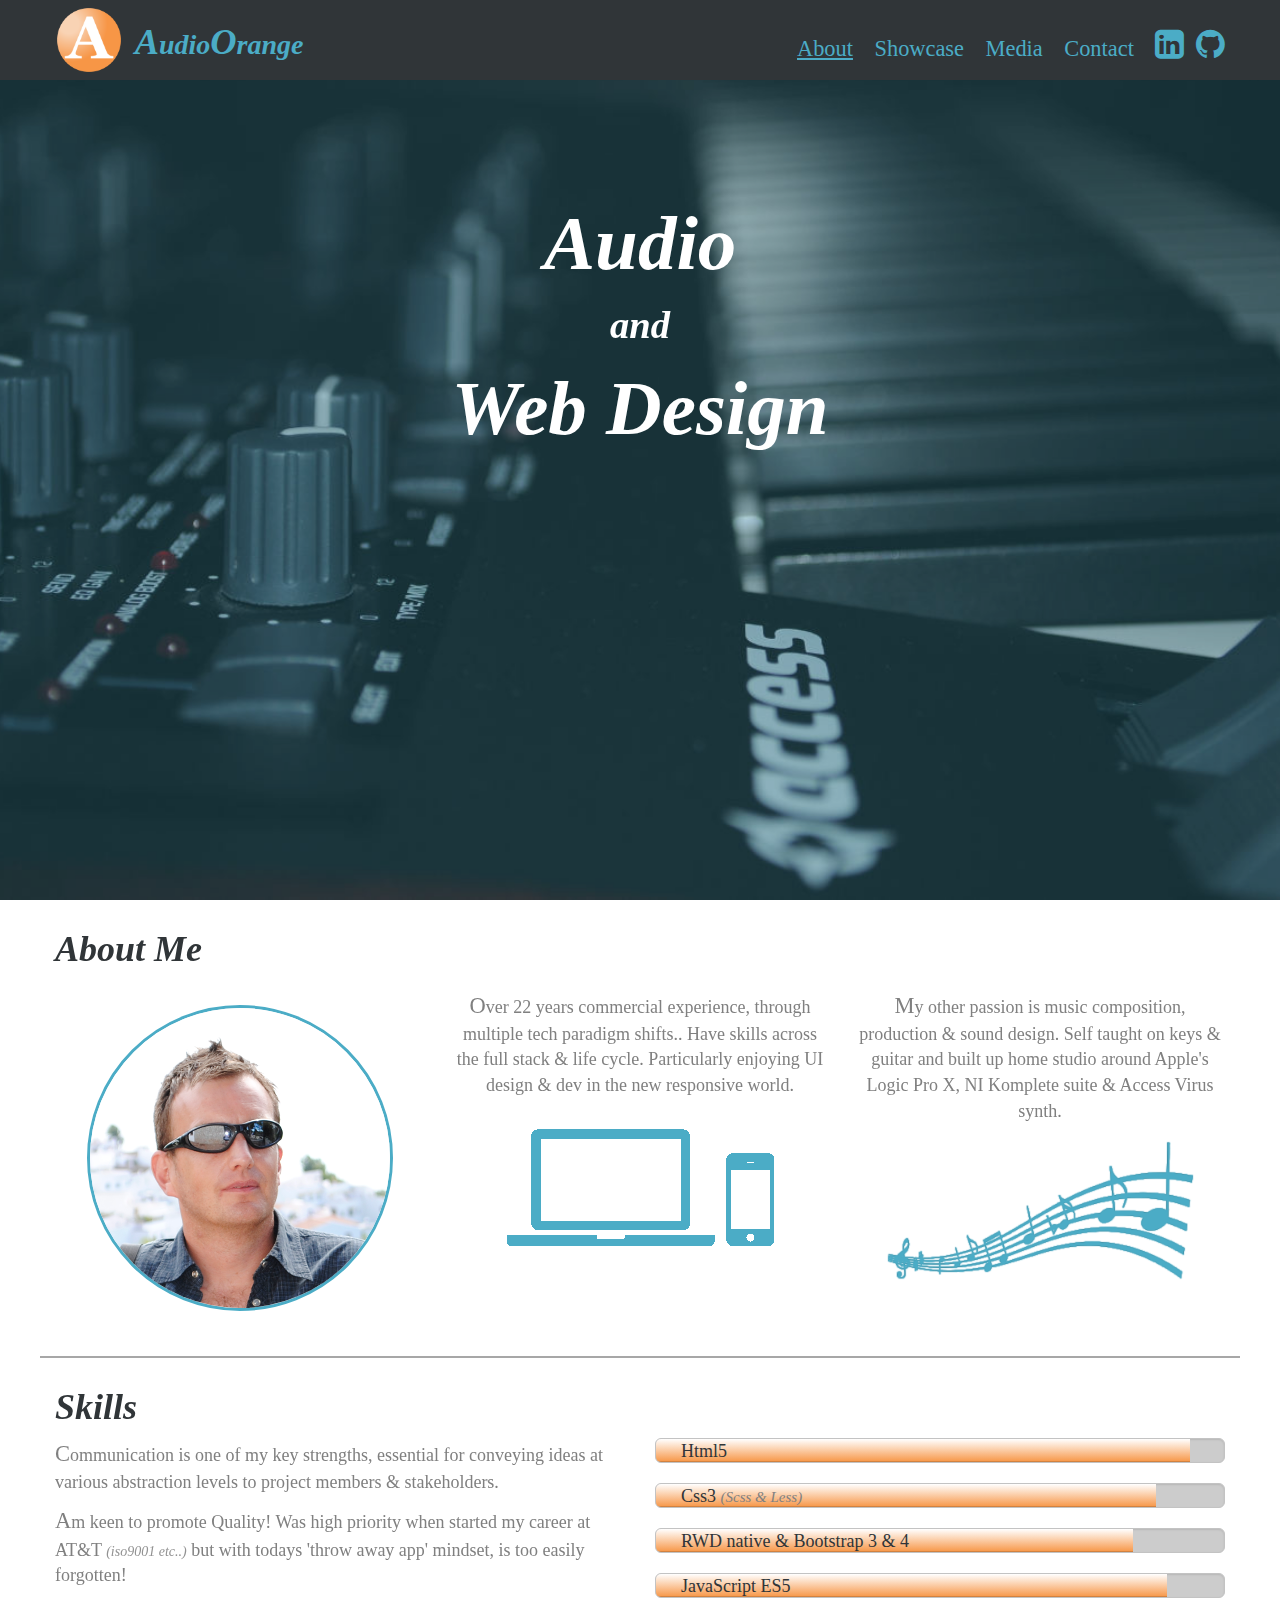
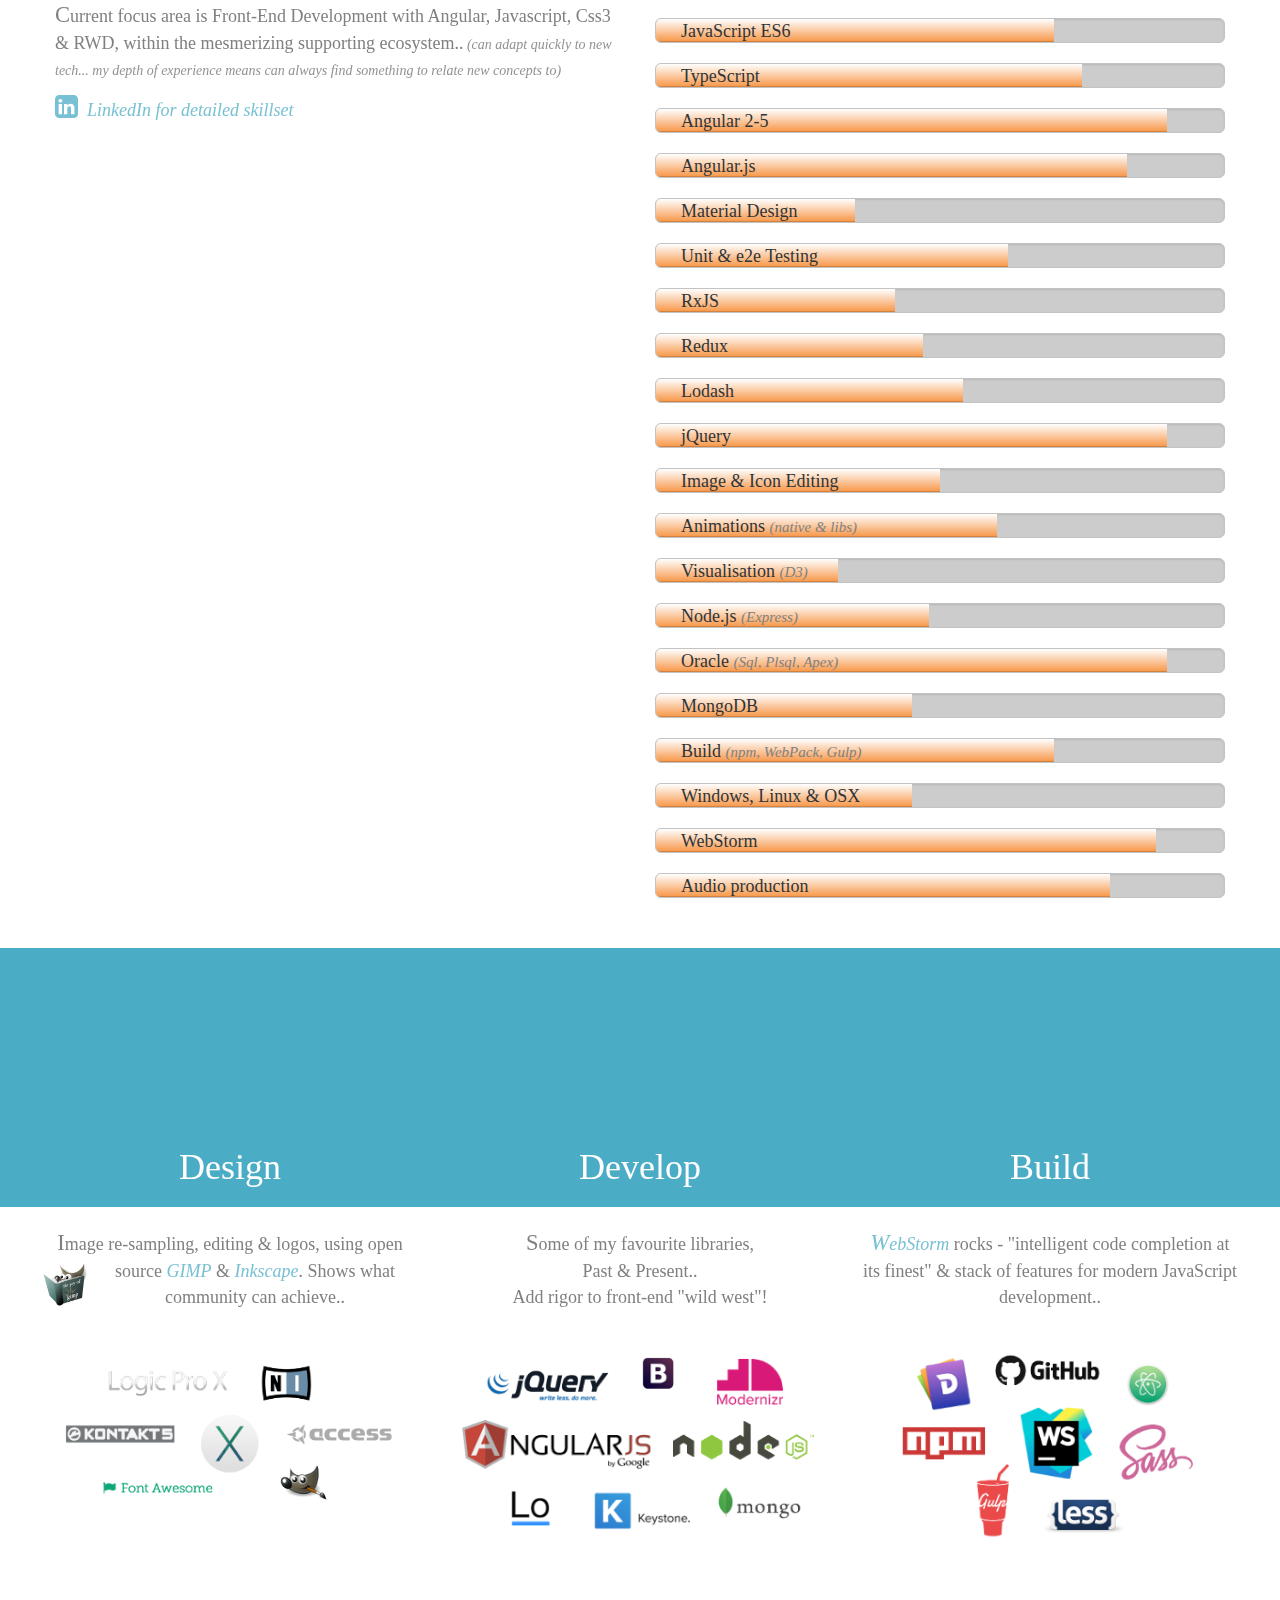
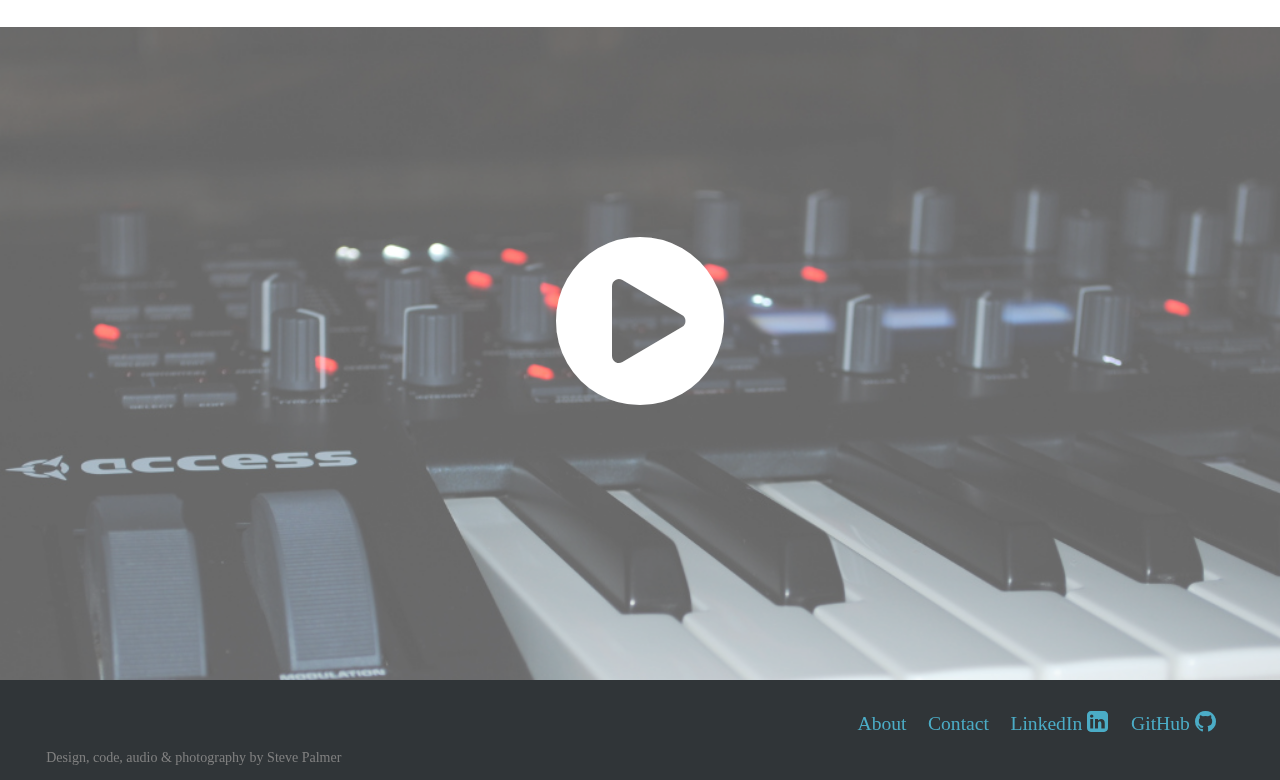
==== index.html @ 527f4fc5 "Update Skills section" ====
<!doctype html>
<html lang="en">
	<head>
		<meta charset="utf-8">
		<meta http-equiv="x-ua-compatible" content="ie=edge">
		<title>AudioOrange</title>
		<meta name="description" content="AudioOrange Website">
		<meta name="viewport" content="width=device-width, initial-scale=1">

    <link rel="shortcut icon" type="image/x-icon" href="assets/img/favicon.ico" />
    <link rel="icon" type="image/x-icon" href="assets/img/favicon.ico" />

    <link rel="stylesheet" href="assets/css/vendor/normalize.css">
    <link rel="stylesheet" href="https://maxcdn.bootstrapcdn.com/bootstrap/3.3.6/css/bootstrap.min.css">
    <!--switch to local for dev - so code completion sees bootstrap classes -->
    <!--<link rel="stylesheet" type="text/css" href="assets/css/vendor/bootstrap.min.css">-->
    <link rel="stylesheet" href="https://maxcdn.bootstrapcdn.com/font-awesome/4.6.1/css/font-awesome.min.css">
    <link rel="stylesheet" href="assets/css/ao.css">
    <link rel="stylesheet" href="assets/css/vendor/animate.min.css">


    <!--[if lt IE 8]>
    <p class="browserupgrade">You are using an <strong>outdated</strong> browser. Please <a href="http://browsehappy.com/">upgrade your browser</a> to improve your experience.</p>
    <![endif]-->
    <!-- polyfills - incl's HTML5 elems, media queries, matchMedia -->
    <!--[if lt IE 9]>
    <script src="https://oss.maxcdn.com/libs/html5shiv/3.7.0/html5shiv.js"></script>
    <script src="https://oss.maxcdn.com/libs/respond.js/1.4.2/respond.min.js"></script>
    <![endif]-->

    <!-- jQuery with fallback (necessary for Bootstrap js plugins) -->
    <script src="https://code.jquery.com/jquery-1.12.3.min.js"
            integrity="sha256-aaODHAgvwQW1bFOGXMeX+pC4PZIPsvn2h1sArYOhgXQ="
            crossorigin="anonymous"></script>
    <script>window.jQuery || document.write('<script src="assets/js/vendor/jquery-1.12.3.min.js"><\/script>')</script>

    <!-- bootstrap core -->
    <script src="https://maxcdn.bootstrapcdn.com/bootstrap/3.3.6/js/bootstrap.min.js"></script>
    <script src="assets/js/vendor/modernizr-2.8.3.min.js"></script>

    <!-- google analytics -->
    <script>
      (function(i,s,o,g,r,a,m){i['GoogleAnalyticsObject']=r;i[r]=i[r]||function(){
          (i[r].q=i[r].q||[]).push(arguments)},i[r].l=1*new Date();a=s.createElement(o),
        m=s.getElementsByTagName(o)[0];a.async=1;a.src=g;m.parentNode.insertBefore(a,m)
      })(window,document,'script','https://www.google-analytics.com/analytics.js','ga');

      ga('create', 'UA-82623325-1', 'auto');
      ga('send', 'pageview');
    </script>

  </head>
  <!-- 'font-family: Georgia, "Times New Roman", Times, serif;' -->
  <body class="about">

  <!-- remove once site completed -->
  <!--<div class="ao-font-large ao-font-family"-->
       <!--style="position:fixed; top: 0; left: 20%;-->
       <!--color: red; font-style: italic; z-index:1001;">-->
       <!--<p > Under Construction..-->
         <!--<i style="font-size:0.6em;">Nav, RWD & Contact ok</i>-->
       <!--</p>-->
  <!--</div>-->


  <div class="container-fluid container-fluid-index ao-fill ao-font-family">

    <div class="row">
      <header class="ao-nav nav-down">
        <div class="ao-nav-center">

          <div class="col-xs-12">
            <a href="index.html">
              <img class="logo" src="assets/img/ao-logo.png" alt=“AO”/>
            </a>
            <span class="logo-text"><span>A</span>udio<span>O</span>range</span>
            <nav>
              <ul class="ao-header-ul">
                <li class="active"><a href="index.html">About</a></li>
                <li><a href="showcase.html">Showcase</a></li>
                <li><a href="media.html">Media</a></li>
                <li><a href="contact.html">Contact</a></li>
                <li><a target="_blank" href="https://uk.linkedin.com/in/stevejohnpalmer">
                  <span class="fa fa-linkedin-square ao-font-large fa-1x" aria-hidden="true"></span>
                </a></li>
                <li class="edge"><a target="_blank" href="https://github.com/SteveJPalmer">
                  <span class="fa fa-github ao-font-large fa-1x" aria-hidden="true"></span>
                </a></li>
              </ul>
              <ul class="ao-header-hamburger">
                <li class="edge" onclick="toggleMobileMenu();">
                  <span class="fa fa-bars ao-font-large fa-1x" aria-hidden="true"></span>
                </li>
              </ul>
            </nav>
            <!--mobile nav (show/hide) -->
            <nav class="ao-hamburger-nav ao-hide" id="mobile-nav">
              <div class="row">
                <div class="col-xs-12">
                  <ul class="ao-header-ul-mobile">
                    <li class="active"><a href="index.html">About</a></li>
                    <li><a href="showcase.html">Showcase</a></li>
                    <li><a href="media.html">Media</a></li>
                    <li><a href="contact.html">Contact</a></li>
                  </ul>
                </div>
              </div>
            </nav>
          </div>

        </div>
      </header>
    </div>

    <!-- main page background -->
    <div id="bg-splash-container" class="animated fadeIn">
      <img src="assets/img/keys1-1200.png" id="bg-splash" alt="">
    </div>


    <!--splash -->
    <section class="row ao-fill ao-splash">
        <div class="col-xs-12 ao-fill">
          <div id="headline-text">
            <div id="headline-row-1" class="hide-end text-center animated zoomInDown">Audio</div>
            <div id="headline-row-2" class="hide-end text-center animated zoomInDown"><span id="a">and</span></div>
            <div id="headline-row-3" class="hide-end text-center animated zoomInDown">Web Design</div>
          </div>
        </div>
    </section>



    <!-- info -->
    <section id ="info" class="row ao-info">
      <div class="ao-info-container ao-center-page">

        <!-- section Title -->
        <div class="col-xs-12">
          <h1>About Me</h1>

          <!-- content panes -->
          <div class="row" id="ao-info-subcontainer">

            <div class="col-xs-12 col-sm-4 ao-col1">
              <div class="ao-portrait">
                <img src="assets/img/Steve2.png" >
              </div>
            </div>

            <div class="col-xs-12 col-sm-4 ao-col2" >
              <p class="text-center"><span class="ao-font-overweight">O</span>ver 22 years commercial experience, through multiple tech paradigm shifts..
                Have skills across the full stack & life cycle.
                Particularly enjoying UI design & dev in the new responsive world.</p>
              <div class="ao-pc-mobile">
                <img id="pc-mobile-img" src="assets/img/pc-mobile-blue.png" >
              </div>

            </div>
            <div class="col-xs-12 col-sm-4 ao-col3">
              <p class="text-center"><span class="ao-font-overweight">M</span>y other passion is music composition, production & sound design.
                Self taught on keys & guitar and built up home studio around Apple's Logic Pro X, NI Komplete suite & Access Virus synth.
              </p>
              <div class="ao-notes">
                <img id="notes-img" src="assets/img/music-blue-400.png" >
              </div>

            </div>
          </div>

        </div>
      </div>
    </section>


    <!-- skills -->
    <section id="skills" class="row ao-skills">
      <div class="ao-skills-container ao-center-page">

        <!-- section Title -->
        <div class="col-xs-12">
          <div id="pin1" class="pin-header">
             <h1>Skills</h1>
          </div>
          <!-- content panes -->
          <div class="row" id="ao-skills-subcontainer">
            <div class="col-xs-12 col-sm-6 ao-col1 text-left" >
              <div id="pin2">
                <p><span class="ao-font-overweight">C</span>ommunication is one of my key strengths,
                  essential for conveying ideas at various abstraction levels to project members & stakeholders.
                </p>
                <p><span class="ao-font-overweight">A</span>m keen to promote Quality!
                  Was high priority when started my career at AT&T <i>(iso9001 etc..)</i> but with todays 'throw away
                  app' mindset,
                  is too easily forgotten!
                </p>
                <!--<p><span class="ao-font-overweight">I</span>ndeed, how things have changed...-->
                  <!--When started as graduate trainee, office had just a single standalone internet machine!-->
                  <!-- - had to book 15min sessions. <i>(aka trying to book meeting rooms today!)</i>-->
                <!--</p>-->
                <p><span class="ao-font-overweight">C</span>urrent focus area is Front-End Development with Angular,
                  Javascript, Css3 & RWD, within the mesmerizing supporting ecosystem..<i>
                    (can adapt quickly to new tech... my depth of experience means can always find something to relate
                    new concepts to)</i>
                </p>
                <p class="ao-linkedin">
                  <a target="_blank" href="https://uk.linkedin.com/in/stevejohnpalmer">
                    <span class="fa fa-linkedin-square ao-font-large fa-1x" aria-hidden="true"></span>
                    &nbsp;LinkedIn for detailed skillset
                  </a>
                </p></div>
            </div>

            <div class="col-xs-12 col-sm-6 ao-col2">
              <div class="scroll-scene1">
                <div class="progress ao-progress-bar-container">
                  <div class="progress-bar" role="progressbar"
                       aria-valuenow="94" aria-valuemin="0" aria-valuemax="100" style="width:94%;">
                    <p class="text-left">Html5</p>
                  </div>
                </div>
                <div class="progress ao-progress-bar-container">
                  <div class="progress-bar" role="progressbar"
                       aria-valuenow="88" aria-valuemin="0" aria-valuemax="100" style="width:88%;">
                    <p class="text-left">Css3 <i>(Scss & Less)</i></p>
                  </div>
                </div>
                <div class="progress ao-progress-bar-container">
                  <div class="progress-bar" role="progressbar"
                       aria-valuenow="84" aria-valuemin="0" aria-valuemax="100" style="width: 84%;">
                    <p class="text-left">RWD native & Bootstrap 3 & 4</p>
                  </div>
                </div>
                <div class="progress ao-progress-bar-container">
                  <div class="progress-bar" role="progressbar"
                       aria-valuenow="90" aria-valuemin="0" aria-valuemax="100" style="width:90%;">
                    <p class="text-left">JavaScript ES5</p>
                  </div>
                </div>
                <div class="progress ao-progress-bar-container">
                  <div class="progress-bar" role="progressbar"
                       aria-valuenow="70" aria-valuemin="0" aria-valuemax="100" style="width: 70%;">
                    <p class="text-left">JavaScript ES6</p>
                  </div>
                </div>
                <div class="progress ao-progress-bar-container">
                  <div class="progress-bar ao-progress-bar-custom" role="progressbar"
                       aria-valuenow="75" aria-valuemin="0" aria-valuemax="100" style="width: 75%;">
                    <p class="text-left">TypeScript</p>
                  </div>
                </div>
                <div class="progress ao-progress-bar-container">
                  <div class="progress-bar ao-progress-bar-custom" role="progressbar"
                       aria-valuenow="90" aria-valuemin="0" aria-valuemax="100" style="width: 90%;">
                    <p class="text-left">Angular 2-5</p>
                  </div>
                </div>
                <div class="progress ao-progress-bar-container">
                  <div class="progress-bar ao-progress-bar-custom" role="progressbar"
                       aria-valuenow="83" aria-valuemin="0" aria-valuemax="100" style="width: 83%;">
                    <p class="text-left">Angular.js</p>
                  </div>
                </div>
                <div class="progress ao-progress-bar-container">
                  <div class="progress-bar ao-progress-bar-custom" role="progressbar"
                       aria-valuenow="35" aria-valuemin="0" aria-valuemax="100" style="width: 35%;">
                    <p class="text-left">Material Design <i>(Angular Material2)</i></p>
                  </div>
                </div>
                <div class="progress ao-progress-bar-container">
                  <div class="progress-bar ao-progress-bar-custom" role="progressbar"
                       aria-valuenow="62" aria-valuemin="0" aria-valuemax="100" style="width: 62%;">
                    <p class="text-left">Unit & e2e Testing</p>
                  </div>
                </div>
                <div class="progress ao-progress-bar-container">
                  <div class="progress-bar" role="progressbar"
                       aria-valuenow="42" aria-valuemin="0" aria-valuemax="100" style="width: 42%;">
                    <p class="text-left">RxJS</p>
                  </div>
                </div>
                <div class="progress ao-progress-bar-container">
                  <div class="progress-bar ao-progress-bar-custom" role="progressbar"
                       aria-valuenow="47" aria-valuemin="0" aria-valuemax="100" style="width: 47%;">
                    <p class="text-left">Redux</p>
                  </div>
                </div>
                <div class="progress ao-progress-bar-container">
                  <div class="progress-bar ao-progress-bar-custom" role="progressbar"
                       aria-valuenow="54" aria-valuemin="0" aria-valuemax="100" style="width: 54%;">
                    <p class="text-left">Lodash</p>
                  </div>
                </div>
                <div class="progress ao-progress-bar-container">
                  <div class="progress-bar ao-progress-bar-custom" role="progressbar"
                       aria-valuenow="90" aria-valuemin="0" aria-valuemax="100" style="width: 90%;">
                    <p class="text-left">jQuery</p>
                  </div>
                </div>
                <div class="progress ao-progress-bar-container">
                  <div class="progress-bar ao-progress-bar-custom" role="progressbar"
                       aria-valuenow="50" aria-valuemin="0" aria-valuemax="100" style="width: 50%;">
                    <p class="text-left">Image & Icon Editing</p>
                  </div>
                </div>
                <div class="progress ao-progress-bar-container">
                  <div class="progress-bar" role="progressbar"
                       aria-valuenow="60" aria-valuemin="0" aria-valuemax="100" style="width: 60%;">
                    <p class="text-left">Animations <i>(native & libs)</i></p>
                  </div>
                </div>
                <div class="progress ao-progress-bar-container">
                  <div class="progress-bar ao-progress-bar-custom" role="progressbar"
                       aria-valuenow="32" aria-valuemin="0" aria-valuemax="100" style="width: 32%;">
                    <p class="text-left">Visualisation <i>(D3)</i></p>
                  </div>
                </div>
                <div class="progress ao-progress-bar-container">
                  <div class="progress-bar ao-progress-bar-custom" role="progressbar"
                       aria-valuenow="48" aria-valuemin="0" aria-valuemax="100" style="width: 48%;">
                    <p class="text-left">Node.js <i>(Express)</i></p>
                  </div>
                </div>
                <div class="progress ao-progress-bar-container">
                  <div class="progress-bar ao-progress-bar-custom" role="progressbar"
                       aria-valuenow="90" aria-valuemin="0" aria-valuemax="100" style="width: 90%;">
                    <p class="text-left">Oracle <i>(Sql, Plsql, Apex)</i></p>
                  </div>
                </div>
                <div class="progress ao-progress-bar-container">
                  <div class="progress-bar ao-progress-bar-custom" role="progressbar"
                       aria-valuenow="45" aria-valuemin="0" aria-valuemax="100" style="width: 45%;">
                    <p class="text-left">MongoDB</p>
                  </div>
                </div>
                <div class="progress ao-progress-bar-container">
                  <div class="progress-bar" role="progressbar"
                       aria-valuenow="88" aria-valuemin="0" aria-valuemax="100" style="width: 70%;">
                    <p class="text-left">Build <i>(npm, WebPack, Gulp)</i></p>
                  </div>
                </div>
                <div class="progress ao-progress-bar-container">
                  <div class="progress-bar" role="progressbar"
                       aria-valuenow="40" aria-valuemin="0" aria-valuemax="100" style="width: 45%;">
                    <p class="text-left">Windows, Linux & OSX </p>
                  </div>
                </div>
                <div class="progress ao-progress-bar-container">
                  <div class="progress-bar" role="progressbar"
                       aria-valuenow="88" aria-valuemin="0" aria-valuemax="100" style="width: 88%;">
                    <p class="text-left">WebStorm</p>
                  </div>
                </div>
                <div class="progress ao-progress-bar-container">
                  <div class="progress-bar ao-progress-bar-custom" role="progressbar"
                       aria-valuenow="80" aria-valuemin="0" aria-valuemax="100" style="width: 80%;">
                    <p class="text-left">Audio production</p>
                  </div>
                </div>
              </div>
            </div>
          </div>

        </div>
      </div>
    </section>


    <!-- design headers -->
    <div class="row ao-design-headers">
      <div class="ao-design-header-contaier ao-center-page">
        <div class="row text-center">
          <div class="col-xs-4 col-sm-4 ao-col1"><h1>Design</h1></div>
          <div class="col-xs-4 col-sm-4 ao-col2"><h1>Develop</h1></div>
          <div class="col-xs-4 col-sm-4 ao-col3"><h1>Build</h1></div>
        </div>
      </div>
    </div>

    <!-- design -->
    <section class="row ao-design">
      <div class="ao-design-contaier ao-center-page">
        <div class="row">
          <div class="col-xs-12 col-sm-4 ao-col1">
            <p class="text-center"><span class="ao-font-overweight">I</span>mage re-sampling, editing & logos,
              using open source
              <span class="ao-link"><a target="_blank" href="https://www.gimp.org/">GIMP</a></span> &
              <span class="ao-link"><a target="_blank" href="https://inkscape.org/en/">Inkscape</a></span>.
              <a target="_blank" href="https://www.gimp.org/">
                <img class="img-wilber" src="assets/img/wilber-gimps_mascot-100.png" alt=“AO”>
              </a>
              Shows what community can achieve..
            </p>
            <div class="ao-design-img">
              <img id="design-img" src="assets/img/Design.png" >
            </div>
          </div>
          <div class="col-xs-12 col-sm-4 ao-col2">
            <p class="text-center"><span class="ao-font-overweight">S</span>ome of my favourite libraries,
              <br/>Past & Present.. <br/> Add rigor to front-end "wild west"!
            </p>
            <div class="ao-develop-img">
              <img id="develop-img" src="assets/img/Develop.png" >
            </div>
          </div>
          <div class="col-xs-12 col-sm-4 ao-col3">
            <p class="text-center">
              <span class="ao-link">
                <a target="_blank" href="https://www.jetbrains.com/webstorm/"><span class="ao-font-overweight">W</span>ebStorm</a>
              </span>rocks - "intelligent code completion at its finest" &
              stack of features for modern JavaScript development..
            </p>
            <div class="ao-build-img">
              <img id="build-img" src="assets/img/Build.png" >
            </div>
          </div>
        </div>
      </div>
    </section>


    <!--iii -->
    <section id="iii" class="row ao-iii">
      <div class="ao-iii-container">
        <img src="assets/img/keys3c-1200.jpg">
        <div class="ao-iii-text-wrapper b text-center" >
          <span id="iii-text-1" class="hide-end1 ao-iii-text">Imagine.</span>
          <span id="iii-text-2" class="hide-end1 ao-iii-text">Innovate..</span>
          <span id="iii-text-3" class="hide-end1 ao-iii-text">Inspire...</span>
          <div id="iii-text-4" class="hide-end2 ao-iii-text">
            <span class="ao-font-overweight">A</span>udio<span class="ao-font-overweight">O</span>range
          </div>

          <div id="iii-text-5" class="show-end1 ao-iii-text">Soundtracks for the Web</div>
        </div>
        <div id="iii-click" class="ao-iii-text-wrapper a text-center">
           <span class="fa fa-play-circle fa-4x" aria-hidden="true"></span>
        </div>
      </div>
    </section>


    <!-- Footer -->
    <div class="row">
      <div class="ao-footer">
        <div class="col-xs-12">
          <div class="ao-center-page">
            <div class="clearfix">
              <ul class="ao-footer-ul">
                <li class="active"><a href="index.html">About</a></li>
                <li><a href="contact.html">Contact</a></li>
                <li><a target="_blank" href="https://uk.linkedin.com/in/stevejohnpalmer">
                  LinkedIn <span class="fa fa-linkedin-square ao-font-overweight fa-1x" aria-hidden="true"></span>
                </a></li>
                <li><a target="_blank" href="https://github.com/SteveJPalmer">
                  GitHub <span class="fa fa-github ao-font-overweight fa-1x" aria-hidden="true"></span>
                </a></li>
              </ul>
            </div>
            <p>Design, code, audio & photography by Steve Palmer</p>
          </div>
        </div>
      </div>
    </div>
  </div>

  <!-- audio -->
  <div id="background-music-container" class="text-center">
    <audio id="background-music" preload="auto">
      <source src="assets/audio/AudioOrange-Intro.mp3" type="audio/mp3">
      <!--<source src="assets/audio/AudioOrange-Intro.ogg" type="audio/ogg">-->
      <!--<source src="assets/audio/AudioOrange-Intro.webm" type="audio/webm">-->
    </audio>
  </div>


  <script src="assets/js/ao.js"></script>
  <script src="assets/js/vendor/ScrollMagic.min.js"></script>
  <script src="assets/js/vendor/debug.addIndicators.min.js"></script>
  <script src="assets/js/vendor/jquery.waypoints.min.js"></script>
  <script src="assets/js/about.js"></script>

</body>
</html>

<!-- template -->
<!--&lt;!&ndash; Info &ndash;&gt;-->
<!--<section class="row ao-info">-->
  <!--<div class="ao-info-container ao-center-page">-->
    <!--&lt;!&ndash; section Title &ndash;&gt;-->
    <!--<div class="col-xs-12">-->
      <!--<h1>Template</h1>-->
      <!--&lt;!&ndash; content panes &ndash;&gt;-->
      <!--<div class="row">-->
        <!--<div class="col-xs-12 col-sm-4 ao-row">-->
          <!--<p>Left pane ... </p>-->
        <!--</div>-->
        <!--<div class="col-xs-12 col-sm-4 ao-row">-->
          <!--<p>Middle pane ... </p>-->
        <!--</div>-->
        <!--<div class="col-xs-12 col-sm-4 ao-row">-->
          <!--<p>Right pane ...</p>-->
        <!--</div>-->
      <!--</div>-->
    <!--</div>-->
  <!--</div>-->
<!--</section>-->
---- assets/css/ao.css ----
/* core */
/* import partials */
/* export from theme design:	#FBCBA2	#F9B074 #F79646	- #4BACC6	#78C1D4	#A5D5E3 - #929292	#A7A7A7 - Footer/Modals #303538*/
/* fonts */
/* colours */
/* _utils partial */
/* ao helper classes */
/* export from theme design:	#FBCBA2	#F9B074 #F79646	- #4BACC6	#78C1D4	#A5D5E3 - #929292	#A7A7A7 - Footer/Modals #303538*/
/* fonts */
/* colours */
/* bootstrap .clearfix or... */
#ao-clearfix:after {
  visibility: hidden;
  display: block;
  font-size: 0;
  content: " ";
  clear: both;
  height: 0; }

/* ao default style */
.ao-font-family {
  font-family: Georgia, "Times New Roman", Times, serif !important; }

/* full page height (spash screen) */
.ao-fill {
  height: 100%;
  min-height: 100%; }

.ao-hr {
  height: 1px;
  background-color: #F79646; }

/* centering styles */
.ao-center-page {
  margin: 0 auto;
  width: 95%;
  max-width: 1200px; }

.ao-center-page-100 {
  margin: 0 auto;
  width: 100%;
  max-width: 1200px; }

.col-centered {
  margin: 0 auto; }

.col-centered2 {
  text-align: center; }

.col-centered3 {
  display: block;
  margin-left: auto;
  margin-right: auto;
  text-align: center; }

/* font Boosts.. (relative increments to section sizes) */
.ao-font-small {
  font-size: 0.8em; }

.ao-font-normal {
  font-size: 1em; }

.ao-font-big {
  font-size: 1.15em; }

.ao-font-overweight {
  font-size: 1.25em; }

.ao-font-large {
  font-size: 1.5em; }

.ao-font-massive {
  font-size: 1.75em; }

/* general styles across all sections */
section h1 {
  color: #303538;
  font-size: 36px;
  font-style: italic;
  font-weight: 700;
  padding: 10px 0 10px 0; }

section h1 i {
  color: #A7A7A7;
  font-size: 20px;
  font-style: italic;
  font-weight: normal; }

section p {
  color: #808080;
  font-size: 18px; }

section i {
  color: #929292;
  font-size: 14px; }

/* include more specifc contents after generic, so can override locally */
/* _navbars partial */
/* core style rules */
html, body {
  height: 100%; }

/* ao header */
/* scroll hide/show, controlled by classes nav-up & nav-down */
.ao-nav {
  position: fixed;
  /* center the fixed element (horizontally) */
  right: 0;
  left: 0;
  margin-right: auto;
  margin-left: auto;
  /* position & dimensions */
  height: 80px;
  width: 100%;
  /* style */
  background-color: #303538;
  opacity: 1;
  z-index: 1000;
  -webkit-transition: top 0.8s ease;
  transition: top 0.8s ease;
  /* experimental */ }

/* center the nested element (within fixed nav) */
.ao-nav-center {
  margin: 0 auto;
  max-width: 1200px; }

/* alternative IE9+ (replace when drop IE8 support) */
.ao-nav2 {
  position: fixed;
  /* center the element (horizontally) */
  left: 50%;
  /*width: auto;*/
  -webkit-transform: translateX(-50%);
  -moz-transform: translateX(-50%);
  -ms-transform: translateX(-50%);
  -o-transform: translateX(-50%);
  transform: translateX(-50%);
  /* position & dimensions */
  height: 100px;
  width: 90%;
  max-width: 1200px;
  /* style */
  /*background-color: lightpink; !* RWD tests *!*/
  -webkit-transition: top 0.8s ease;
  transition: top 0.8s ease; }

.ao-nav .logo {
  float: left;
  height: 68px;
  width: 68px;
  margin-top: 6px; }

.ao-nav .logo-text {
  position: relative;
  left: 1%;
  top: 16px;
  font-family: Georgia, "Times New Roman", Times, serif;
  font-size: 2em;
  font-style: italic;
  font-weight: 700;
  color: #4BACC6; }

/* inital Logo letters */
.ao-nav .logo-text span {
  font-size: 1.3em; }

/* nav containers (desktop) */
.ao-nav nav {
  display: inline-block;
  float: right;
  margin-top: 28px; }

/* desktop nav list */
.ao-nav li {
  display: inline;
  margin-left: 18px;
  font-size: 1.4em;
  color: #4BACC6;
  -webkit-transition: color 1.5s ease;
  transition: color 1.5s ease; }

/* space LinkedIn & Github links */
.ao-nav li.edge {
  margin-left: 6px; }

/* active nav item */
.ao-nav li.active {
  text-decoration: underline; }

/* override Bootstrap anchor style */
.ao-nav a {
  color: #4BACC6;
  -webkit-transition: color 1.5s ease;
  transition: color 1.5s ease;
  text-decoration: none; }

/* mobile nav list */
.ao-nav .ao-header-hamburger {
  display: none; }

.ao-nav .ao-hamburger-nav {
  clear: right;
  margin-top: 0px;
  margin-right: 15px;
  width: 140px;
  border-radius: 0 0 15px 15px;
  background-color: #303538; }

/* nav containers (mobile) */
.ao-nav .ao-hamburger-nav nav {
  display: block;
  float: right;
  margin-top: 10px; }

.ao-nav .ao-hamburger-nav .ao-header-ul-mobile {
  padding: 0px; }

/* mobile nav list */
.ao-nav .ao-hamburger-nav li {
  display: block;
  margin-left: 36px;
  font-size: 1.2em;
  color: #4BACC6;
  -webkit-transition: color 1.5s ease;
  transition: color 1.5s ease; }

/* class to hide header/menu */
.ao-nav.nav-up {
  top: -80px;
  /* same as menu height tip: use variables scss/less*/ }

.ao-nav.nav-down {
  top: 0px;
  /* same as menu height tip: use variables scss/less*/ }

/* header & footer list item hover */
.ao-nav a:hover, .ao-footer a:hover, .ao-nav .ao-header-hamburger li:hover {
  color: #F79646;
  -webkit-transition: color 0.2s ease;
  transition: color 0.2s ease;
  text-decoration: none; }

/* hamburger/mobile nav (show/hide) */
.ao-nav .ao-hamburger-nav.ao-hide {
  opacity: 0;
  -webkit-transition: opacity 1.2s ease;
  transition: opacity 1.2s ease; }

/* Footer */
.ao-footer {
  height: 100px;
  width: 100%;
  background-color: #303538;
  -webkit-transition: top 0.8s ease;
  transition: top 0.8s ease;
  z-index: 999; }

.ao-footer ul {
  display: inline-block;
  float: right;
  margin-top: 30px; }

.ao-footer li {
  display: inline;
  margin-right: 18px;
  font-size: 1.4em;
  color: #4BACC6;
  -webkit-transition: color 1.5s ease;
  transition: color 1.5s ease; }

/* override Bootstrap anchor style */
.ao-footer a {
  color: #4BACC6;
  -webkit-transition: color 1.5s ease;
  transition: color 1.5s ease;
  text-decoration: none; }

.ao-footer p {
  color: #808080; }

/* ----------------------
   responsive adjustments
   ---------------------- */
/* mobile nav */
@media screen and (max-width: 767px) {
  .ao-nav .ao-header-ul {
    display: none; }

  .ao-nav .ao-header-hamburger {
    display: inline-block; } }
/* remove mobile nav menu */
@media screen and (min-width: 768px) {
  #mobile-nav {
    display: none; } }
/* header & footer ul - font sizes */
@media screen and (max-width: 850px) {
  .ao-nav .ao-header-ul li {
    font-size: 1.2em; }

  .ao-nav .ao-footer-ul li {
    font-size: 1.2em; } }
/* iphone/mobile */
@media screen and (max-width: 550px) {
  .ao-footer .ao-footer-ul li {
    font-size: 0.9em;
    margin-right: 0px;
    margin-left: 8px; }

  .ao-footer p {
    font-size: 0.8em; }

  .ao-nav .logo-text {
    top: 28px;
    font-size: 1.2em; }

  .ao-nav .logo {
    height: 65px;
    width: 65px; } }
/* widescreen - boost size */
@media screen and (min-width: 1200px) {
  .ao-nav .ao-header-ul li {
    font-size: 1.6em; }

  .ao-nav .ao-header-ul li {
    font-size: 1.6em; } }
/**********************
 *   about partial    *
 **********************/
/* export from theme design:	#FBCBA2	#F9B074 #F79646	- #4BACC6	#78C1D4	#A5D5E3 - #929292	#A7A7A7 - Footer/Modals #303538*/
/* fonts */
/* colours */
/* add layer under image for hue effect */
body.about {
  background-color: grey;
  -webkit-transition: background-color 3s ease;
  transition: background-color 3s ease; }

body.about:hover {
  background-color: #4BACC6;
  -webkit-transition: background-color 2s ease;
  transition: background-color 2s ease; }

/* general styles across all sections */
/* splash page */
#bg-splash-container {
  position: fixed;
  top: -50%;
  left: -50%;
  width: 200%;
  height: 200%;
  z-index: -1;
  opacity: 1;
  /* hue effect */
  -webkit-transition: opacity 1.2s ease;
  transition: opacity 1.2s ease;
  /* animate.css properties */
  -o-animation-duration: 6s;
  -moz-animation-duration: 6s;
  -webkit-animation-duration: 6s;
  animation-duration: 6s;
  -o-animation-timing-function: ease;
  -moz-animation-timing-function: ease;
  -webkit-animation-timing-function: ease;
  animation-timing-function: ease; }

#bg-splash-container img {
  position: absolute;
  opacity: 0.74;
  top: 0;
  left: 0;
  right: 0;
  bottom: 0;
  margin: auto;
  min-width: 50%;
  min-height: 50%; }

#headline-text {
  max-height: 100%;
  min-height: 100%;
  margin: 20% auto;
  color: #fff;
  font-size: 5em;
  font-style: italic;
  font-weight: 700; }

#headline-row-2 {
  font-size: 0.5em; }

#headline-row-1, #headline-row-2, #headline-row-3, #headline-row-4, #headline-row-5, #headline-row-6 {
  /* animate.css properties */
  -o-animation-duration: 3s;
  -moz-animation-duration: 3s;
  -webkit-animation-duration: 3s;
  animation-duration: 3s; }

#headline-row-1 {
  /* animate.css properties */
  /* delay*/
  -o-animation-delay: 1s;
  -moz-animation-delay: 1s;
  -webkit-animation-delay: 1s;
  animation-delay: 1s; }

#headline-row-2 {
  /* animate.css properties */
  /* delay*/
  -o-animation-delay: 1.8s;
  -moz-animation-delay: 1.8s;
  -webkit-animation-delay: 1.8s;
  animation-delay: 1.8s; }

#headline-row-3 {
  /* animate.css properties */
  /* delay*/
  -o-animation-delay: 2.6s;
  -moz-animation-delay: 2.6s;
  -webkit-animation-delay: 2.6s;
  animation-delay: 2.6s; }

/* info */
.ao-info {
  background-color: #fff;
  /* can switch to transparent boarder */ }

/* container to align portrait image */
.ao-portrait {
  width: 90%;
  height: 90%;
  margin: 0 auto;
  padding: 15px 0px 30px 0px; }

.ao-portrait img {
  /* center align */
  display: block;
  margin-left: auto;
  margin-right: auto;
  /* responsive */
  max-width: 100%;
  border-radius: 50%;
  border: solid 3px #4BACC6; }

.ao-portrait img:hover {
  border: solid 3px #F79646; }

.ao-pc-mobile {
  width: 90%;
  height: 90%;
  margin: 0 auto;
  padding-bottom: 30px; }

.ao-pc-mobile img {
  /* center align */
  display: block;
  margin-left: auto;
  margin-right: auto;
  /* responsive */
  max-width: 100%;
  padding-top: 10px; }

.ao-notes {
  width: 85%;
  height: 85%;
  margin: 0 auto;
  padding-bottom: 30px; }

.ao-notes img {
  /* center align */
  display: block;
  margin-left: auto;
  margin-right: auto;
  /* responsive */
  max-width: 100%; }

/* Skills */
.ao-skills {
  background-color: #fff;
  padding-top: 15px; }

.ao-skills-container {
  border-top: solid 2px #A7A7A7; }

/* override Bootstrap anchor style */
.ao-linkedin a, .ao-link a {
  color: #78C1D4;
  font-style: italic;
  -webkit-transition: color 1.5s ease;
  transition: color 2s ease;
  text-decoration: none; }

/* header & footer list item hover */
.ao-linkedin a:hover, .ao-link a:hover {
  color: #F79646;
  -webkit-transition: color 0.2s ease;
  transition: color 0.2s ease;
  text-decoration: none; }

/* scrollMagic pin - allow small margin to hide scroll bar edge */
/* skill progress bars */
.progress {
  background: #CCC;
  border: 1px solid #C3C3C3;
  border-radius: 6px;
  height: 25px; }

.progress-bar {
  background: #F79646;
  background: -webkit-linear-gradient(top, #ffffff 0%, #F79646 100%);
  background: linear-gradient(to bottom, #ffffff 0%, #F79646 100%); }

.progress-bar:hover {
  background: #F9B074;
  background: -webkit-linear-gradient(top, #ffffff 0%, #F9B074 100%);
  background: linear-gradient(to bottom, #ffffff 0%, #F9B074 100%); }

.progress-bar p {
  color: #303538;
  padding-left: 25px;
  padding-top: 2px; }

.progress-bar i {
  color: #808080;
  font-style: italic;
  font-size: 15px; }

.ao-skills-container .ao-col1, .ao-skills-container .ao-col2 {
  padding-bottom: 30px; }

/* Design */
.ao-design-headers {
  background-color: transparent;
  margin-top: 180px;
  padding-bottom: 10px; }

.ao-design-headers h1 {
  color: #fff; }

.ao-design {
  background-color: #fff;
  padding-top: 20px;
  padding-bottom: 30px; }

.ao-design .img-wilber {
  float: left;
  width: 50px;
  height: 50px; }

.ao-design-img {
  padding-bottom: 30px;
  max-width: 90%;
  margin: 0 auto; }

#design-img {
  /* center align */
  display: block;
  margin-left: auto;
  margin-right: auto;
  /* responsive */
  max-width: 100%;
  padding-top: 30px; }

.ao-develop-img {
  padding-bottom: 50px;
  max-width: 100%;
  margin: 0 auto; }

#develop-img {
  /* center align */
  display: block;
  margin-left: auto;
  margin-right: auto;
  /* responsive */
  max-width: 100%;
  padding-top: 20px; }

.ao-build-img {
  padding-bottom: 20px;
  max-width: 85%;
  margin: 0 auto; }

#build-img {
  /* center align */
  display: block;
  margin-left: auto;
  margin-right: auto;
  /* responsive */
  max-width: 100%;
  padding-top: 20px; }

/* iii */
.ao-iii {
  background-color: white;
  -webkit-transition: background-color 3s ease;
  transition: background-color 3s ease; }

.ao-iii img {
  max-width: 100%;
  min-width: 100%;
  opacity: 0.6; }

.ao-iii:hover {
  background-color: #4BACC6;
  -webkit-transition: background-color 4s ease;
  transition: background-color 4s ease; }

.ao-iii-container {
  position: relative;
  color: #fff;
  font-size: 2.8em;
  font-style: italic;
  font-weight: 700; }

/* initially hide the animated text elems */
.ao-iii-text {
  opacity: 0;
  display: inline-block; }

/* show animated text elems when animated class added  */
.ao-iii-text.animated {
  opacity: 1; }

/* initially hide the animated text elems */
.ao-iii-text-wrapper {
  position: absolute;
  top: 30%;
  height: 50%;
  width: 90%;
  margin-left: 5%;
  margin-right: 5%; }

.ao-iii-text-wrapper.a {
  visibility: visible; }

.ao-iii-text-wrapper.b {
  visibility: hidden; }

.ao-iii-text-wrapper.a > span {
  color: #fff; }

.ao-iii-text-wrapper.a > span:hover {
  color: #F79646;
  opacity: 0.8; }

#iii-text-1, #iii-text-2, #iii-text-3 {
  padding: 10px;
  /* animate.css properties */
  -o-animation-duration: 2s;
  -moz-animation-duration: 2s;
  -webkit-animation-duration: 2s;
  animation-duration: 2s;
  -o-animation-timing-function: ease;
  -moz-animation-timing-function: ease;
  -webkit-animation-timing-function: ease;
  animation-timing-function: ease; }

#iii-text-1 {
  /* animate.css properties */
  /* delay */
  -o-animation-delay: 3.75s;
  -moz-animation-delay: 3.75s;
  -webkit-animation-delay: 3.75s;
  animation-delay: 3.75s; }

#iii-text-2 {
  /* animate.css properties */
  /* delay */
  -o-animation-delay: 5.75s;
  -moz-animation-delay: 5.75s;
  -webkit-animation-delay: 5.75s;
  animation-delay: 5.75s; }

#iii-text-3 {
  /* animate.css properties */
  /* delay*/
  -o-animation-delay: 7.75s;
  -moz-animation-delay: 7.75s;
  -webkit-animation-delay: 7.75s;
  animation-delay: 7.75s; }

#iii-text-4 {
  color: #F79646;
  font-size: 1.25em;
  /* animate.css properties */
  -o-animation-duration: 3s;
  -moz-animation-duration: 3s;
  -webkit-animation-duration: 3s;
  animation-duration: 3s;
  /* delay*/
  -o-animation-delay: 11.8s;
  -moz-animation-delay: 11.8s;
  -webkit-animation-delay: 11.8s;
  animation-delay: 11.8s; }

#iii-text-5 {
  font-size: 1.25em;
  /* animate.css properties */
  -o-animation-duration: 6s;
  -moz-animation-duration: 6s;
  -webkit-animation-duration: 6s;
  animation-duration: 6s;
  /* delay*/
  -o-animation-delay: 17.8s;
  -moz-animation-delay: 17.8s;
  -webkit-animation-delay: 17.8s;
  animation-delay: 17.8s; }

/* spacer */
.ao-spacer {
  background-color: white; }

.ao-spacer-transparent {
  background-color: transparent; }

/* ----------------------
   responsive adjustments
   ---------------------- */
/* tablet */
@media screen and (max-width: 767px) {
  body.about {
    /* jump to final img hover effect styles */
    background-color: #4BACC6; }

  .ao-iii {
    background-color: #4BACC6; }

  #headline-text {
    margin: 30% auto;
    font-size: 4em; }

  .ao-iii-container {
    font-size: 1.9em; } }
/* iphone */
@media screen and (max-width: 550px) {
  #headline-text {
    margin: 50% auto;
    font-size: 3.5em; }

  .ao-iii-container {
    font-size: 1.4em; }

  .ao-design-headers h1 {
    font-size: 24px; } }
/* widescreen - boost size */
@media screen and (min-width: 1200px) {
  #headline-text {
    margin: 15% auto;
    font-size: 5.5em; }

  .ao-iii-container {
    font-size: 3.5em; } }
/* header for ScrollMagic pin */
/* showcase */
/* override Bootstrap anchor style */
.ao-monokai a, .ao-as a {
  color: #4BACC6;
  -webkit-transition: color 1.5s ease;
  transition: color 1.5s ease;
  text-decoration: none; }

/* anchor hover */
.ao-monokai a:hover, .ao-as a:hover {
  color: #F79646;
  -webkit-transition: color 0.2s ease;
  transition: color 0.2s ease;
  text-decoration: none; }

/* Clients */
.ao-clients {
  background-color: #fff;
  margin-top: 100px;
  margin-bottom: 100px; }

/* container to align portrait image */
.ao-clients1, .ao-clients2 {
  width: 90%;
  height: 90%;
  margin: 0 auto;
  padding-top: 15px; }

.ao-clients1 img, .ao-clients2 img {
  /* center align */
  display: block;
  margin-left: auto;
  margin-right: auto;
  /* respond */
  max-width: 100%;
  width: 100%; }

/* Customer Quotes */
.customer-quotes p {
  color: #4BACC6;
  font-style: italic;
  font-size: 0.9em; }

blockquote p:before {
  content: open-quote;
  font-weight: bold;
  font-size: 1.4em;
  color: #F79646; }

blockquote p:after {
  content: close-quote;
  font-weight: bold;
  font-size: 1.4em;
  color: #F79646; }

/* ifpi */
.ao-ifpi {
  margin-bottom: 100px; }

.ao-ifpi-container {
  border-top: solid 2px #A7A7A7; }

.a-img1-container, .a-img2-container, .a-img3-container {
  margin: 0 auto;
  max-width: 90%;
  padding-top: 15px;
  padding-bottom: 15px; }

#a-img1, #a-img2, #a-img3a, #a-img3b {
  /* center align */
  display: block;
  margin-left: auto;
  margin-right: auto;
  /* responsive */
  max-width: 100%;
  border: 4px solid #4BACC6; }

#a-img1:hover, #a-img2:hover, #a-img3a:hover, #a-img3b:hover {
  border: 4px solid #F79646; }

/* as */
.ao-as {
  margin-bottom: 100px; }

.ao-as-container {
  border-top: solid 2px #A7A7A7; }

.b-img1-container, .b-img2-container, .b-img3-container {
  margin: 0 auto;
  max-width: 95%;
  padding-bottom: 15px; }

.b-img2-container, .b-img3-container {
  padding-top: 30px;
  max-width: 80%; }

#b-img1, #b-img2, #b-img3 {
  /* center align */
  display: block;
  margin-left: auto;
  margin-right: auto;
  /* responsive */
  max-width: 100%; }

#b-img2, #b-img3 {
  border: 4px solid #4BACC6; }

#b-img2:hover, #b-img3:hover {
  border: 4px solid #F79646; }

/* AudioOrange */
.ao-audioorange {
  margin-bottom: 100px; }

.ao-audioorange-container {
  border-top: solid 2px #A7A7A7; }

.c-img-container {
  margin: 0 auto;
  max-width: 90%;
  padding-top: 15px;
  padding-bottom: 30px; }

#c-img, #c-img2 {
  /* center align */
  display: block;
  margin-left: auto;
  margin-right: auto;
  /* responsive */
  max-width: 100%;
  border: 4px solid #4BACC6;
  margin-top: 10px; }

#c-img {
  max-width: 80%; }

#c-img2 {
  max-height: 500px;
  max-width: 100%;
  margin-top: 30px;
  border: none; }

#c-img:hover {
  border: 4px solid #F79646; }

/* github */
.ao-monokai {
  margin-bottom: 50px; }

.ao-monokai-container {
  border-top: solid 2px #A7A7A7; }

.d-img-container {
  margin: 0 auto;
  max-width: 90%;
  padding-top: 15px; }

#d-img {
  /* center align */
  display: block;
  margin-left: auto;
  margin-right: auto;
  /* responsive */
  max-width: 100%;
  margin-top: 10px;
  border: 6px solid #4BACC6; }

#d-img:hover {
  border: 6px solid #F79646; }

/*************************
 *   contacts partial    *
 *************************/
/* background image centering */
#bg-contacts-container {
  position: fixed;
  top: -50%;
  left: -50%;
  width: 200%;
  height: 200%;
  /* animate.css properties */
  -o-animation-duration: 4s;
  -moz-animation-duration: 4s;
  -webkit-animation-duration: 4s;
  animation-duration: 4s;
  -o-animation-timing-function: ease;
  -moz-animation-timing-function: ease;
  -webkit-animation-timing-function: ease;
  animation-timing-function: ease; }

#bg-contacts-container img {
  position: absolute;
  opacity: 0.35;
  top: 0;
  left: 0;
  right: 0;
  bottom: 0;
  margin: auto;
  min-width: 50%;
  min-height: 50%; }

/* contacts.html page */
.container-fluid-contacts {
  background-color: #303538; }

/* contacts page will have transparent menu */
.container-fluid-contacts .ao-nav, .container-fluid-contacts .ao-nav .ao-hamburger-nav {
  background-color: transparent; }

/* contact details styling */
.ao-contacts {
  position: fixed;
  top: 40%;
  left: 20%;
  -webkit-transform: translateY(-50%), translateX(-50%);
  -moz-transform: translateY(-50%), translateX(-50%);
  -ms-transform: translateY(-50%), translateX(-50%);
  -o-transform: translateY(-50%), translateX(-50%);
  transform: translateY(-50%), translateX(-50%);
  color: #A7A7A7; }

.ao-contacts p {
  margin-bottom: 30px;
  font-size: 2em; }

.ao-contacts span {
  color: #4BACC6;
  font-size: 1em;
  font-style: italic; }

/* override Bootstrap anchor style */
.ao-contacts a {
  color: #fff;
  -webkit-transition: color 1.5s ease;
  transition: color 2s ease;
  text-decoration: none; }

/* header & footer list item hover */
.ao-contacts a:hover {
  color: #F79646;
  -webkit-transition: color 0.2s ease;
  transition: color 0.2s ease;
  text-decoration: none; }

/* custom RWD */
@media screen and (max-width: 767px) {
  .ao-contacts p {
    font-size: 1.5em; }

  .ao-contacts span {
    font-size: 1em; } }
@media screen and (max-width: 550px) {
  .ao-contacts p {
    font-size: 1.2em; }

  .ao-contacts span {
    font-size: 0.8em; } }
/* media pages */
/* media */
body.media {
  background: black url("../img/California_JoshuaTree_1200.jpg") no-repeat center;
  background-size: 290% 290%;
  -moz-transition: background-size 11.75s ease-out 1s;
  -webkit-transition: background-size 11.75s ease-out 1s;
  transition: background-size 11.75s ease-out 1s; }

body.media.zoom {
  background-size: 100% 100%;
  opacity: 1; }

.ao-media {
  margin-top: 100px;
  z-index: 999; }

/* media-menu base styles */
.media-menu {
  position: relative;
  padding: 0px;
  margin: 0 0 10px 0; }

.media-menu li {
  display: block;
  font-size: 2.4em;
  padding-left: 50px; }

.media-menu-container {
  position: relative;
  width: 340px;
  margin: 0 auto; }

/* override bootstraps <a> styling */
.media-menu a {
  color: #fff;
  text-decoration: none; }

/* anchor styling - main effect */
.media-menu li a {
  display: block;
  text-transform: uppercase;
  color: white;
  text-shadow: 1px 1px 2px rgba(255, 255, 255, 0.7);
  padding: 5px 20px;
  margin: 3px;
  background: rgba(255, 255, 255, 0.2);
  letter-spacing: 1px;
  -webkit-transform: skew(-12deg);
  -moz-transform: skew(-12deg);
  -o-transform: skew(-12deg);
  -ms-transform: skew(-12deg);
  transform: skew(-12deg);
  -webkit-transition: all 0.4s ease-in-out;
  -moz-transition: all 0.4s ease-in-out;
  -o-transition: all 0.4s ease-in-out;
  -ms-transition: all 0.4s ease-in-out;
  transition: all 0.4s ease-in-out; }

/* hover over menu  */
.media-menu:hover li a {
  color: transparent;
  text-shadow: 0px 0px 10px rgba(255, 255, 255, 0.7);
  background: rgba(255, 255, 255, 0.2);
  -webkit-transform: skew(0deg);
  -moz-transform: skew(0deg);
  -o-transform: skew(0deg);
  -ms-transform: skew(0deg);
  transform: skew(0deg); }

/* hover over menu item */
.media-menu li a:hover {
  background: transparent;
  text-shadow: 1px 1px 10px rgba(255, 255, 255, 0.7);
  color: #4BACC6; }

/* music container */
#media-music-container {
  position: absolute;
  bottom: 4%;
  left: 50%;
  transform: translate(-50%, 0);
  padding-left: 40px; }

#media-music-container audio {
  width: 280px; }

/* ----------------------
   responsive adjustments
   ---------------------- */
/* mobile nav */
@media screen and (max-width: 767px) {
  .ao-media {
    margin-top: 130px; }

  .media-menu li {
    font-size: 2em;
    padding-left: 0px; }

  .media-menu-container {
    width: 260px; } }
/* iphone */
@media screen and (max-width: 550px) {
  #media-music-container {
    padding-left: 0px; }

  #media-music-container audio {
    width: 250px; } }
/* media */
body.my-first-steps {
  background: black url("../img/NaturalWorld_1d-1024.jpg") no-repeat center;
  background-size: cover; }

#ao-close {
  color: #fff;
  margin-top: 1%;
  margin-bottom: 1%; }

#ao-close:hover {
  color: #F79646; }

.player-container {
  width: 90%;
  margin-left: 5%; }

/* embedresponsively.com */
.embed-container {
  position: relative;
  padding-bottom: 56.25%;
  height: 0;
  overflow: hidden;
  max-width: 100%; }

.embed-container iframe, .embed-container object, .embed-container embed, .embed-container video {
  position: absolute;
  top: 0;
  left: 0;
  width: 94%;
  height: 94%;
  border: 6px solid #fff; }

/* pathways */
/* background image centering */
#bg-pathways-container {
  position: fixed;
  top: -50%;
  left: -50%;
  width: 200%;
  height: 200%;
  /* animate.css properties */
  -o-animation-duration: 3s;
  -moz-animation-duration: 3s;
  -webkit-animation-duration: 3s;
  animation-duration: 3s;
  -o-animation-timing-function: ease;
  -moz-animation-timing-function: ease;
  -webkit-animation-timing-function: ease;
  animation-timing-function: ease; }

#bg-pathways-container img {
  position: absolute;
  opacity: 0.8;
  top: 0;
  left: 0;
  right: 0;
  bottom: 0;
  margin: auto;
  min-width: 50%;
  min-height: 50%; }

/* issues with Bootstrap carousel images breaking out of bady background!!!
   even with fixed heights .... moved image from background to <img> absolute */
body.pathways {
  background-color: #303538; }

#ao-close {
  color: #fff;
  margin-top: 1%;
  margin-bottom: 1%; }

#ao-close:hover {
  color: #F79646; }

.carousel-pathways-container {
  position: relative;
  display: table;
  margin: 0 auto;
  padding-top: 15px; }

.carousel-pathways-container .carousel {
  display: table;
  z-index: 2;
  -moz-box-shadow: 0 0 30px #fff;
  -webkit-box-shadow: 0 0 30px #fff;
  box-shadow: 0 0 30px #fff; }

.carousel-pathways-container .carousel img {
  max-height: 400px; }

#hover-note {
  display: inline-block;
  color: #A5D5E3;
  padding-top: 3px;
  font-style: italic; }

#footnote {
  display: block;
  color: white;
  font-size: 1.4em;
  margin-top: 20px; }

.glyphicon-chevron-left, .glyphicon-chevron-right {
  color: #4BACC6; }

#carousel-pathways .carousel-indicators li {
  height: 14px;
  width: 14px;
  border: 2px solid #fff; }

#carousel-pathways .carousel-indicators li.active {
  background-color: #4BACC6;
  height: 16px;
  width: 16px;
  border: 3px solid #fff; }

/* music container */
#pathways-music-container {
  position: absolute;
  top: 2%;
  left: 50%;
  transform: translate(-50%, 0); }

#pathways-music-container audio {
  width: 280px; }

/* iphone */
@media screen and (max-width: 550px) {
  #pathways-music-container {
    position: absolute;
    top: 2%;
    left: 43%; }

  #pathways-music-container audio {
    width: 230px; } }
/* gallery */
body.gallery {
  background-color: #000; }

#ao-close {
  color: #fff;
  margin-top: 1%;
  margin-bottom: 1%; }

#ao-close:hover {
  color: #F79646; }

#hover-note {
  display: inline-block;
  color: #A5D5E3;
  padding-top: 10px;
  font-style: italic; }

#footnote {
  display: block;
  color: white;
  font-size: 1.4em;
  margin-top: 20px; }

/* carousel container */
section.aoSlider {
  margin: 30px auto;
  padding: 30px;
  position: relative;
  display: table;
  -webkit-touch-callout: none;
  -webkit-user-select: none;
  -khtml-user-select: none;
  -moz-user-select: none;
  -ms-user-select: none;
  user-select: none; }

/* carousel itself */
section.aoSlider .carousel {
  display: table;
  z-index: 2;
  -moz-box-shadow: 0 0 30px #000;
  -webkit-box-shadow: 0 0 30px #000;
  box-shadow: 0 0 30px #000; }

section.aoSlider img {
  max-height: 400px; }

.glyphicon-chevron-left, .glyphicon-chevron-right {
  color: #4BACC6; }

#carousel-gallery .carousel-indicators li {
  height: 14px;
  width: 14px;
  border: 2px solid #fff; }

#carousel-gallery .carousel-indicators li.active {
  background-color: #4BACC6;
  height: 16px;
  width: 16px;
  border: 3px solid #fff; }

/* background copy of image - blured for effect */
section.aoSlider > img {
  position: absolute;
  top: 30px;
  z-index: 1;
  transition: all .5s;
  -webkit-filter: blur(3vw);
  -moz-filter: blur(3vw);
  -o-filter: blur(3vw);
  -ms-filter: blur(3vw);
  filter: blur(3vw);
  -ms-transform: scale(1.3);
  -webkit-transform: scale(1.3);
  transform: scale(1.3);
  opacity: 0.7; }

/***** original design *****/
/* carousel itself */
/* background copy of image - blured for effect */
/* disable mouse hover events on background image */
section.aoSlider img {
  pointer-events: none; }

/* music container */
#gallery-music-container {
  position: absolute;
  top: 2%;
  left: 50%;
  transform: translate(-50%, 0); }

#gallery-music-container audio {
  width: 280px; }

/* iphone */
@media screen and (max-width: 550px) {
  #gallery-music-container {
    position: absolute;
    top: 2%;
    left: 43%; }

  #gallery-music-container audio {
    width: 230px; } }

/*# sourceMappingURL=ao.css.map */
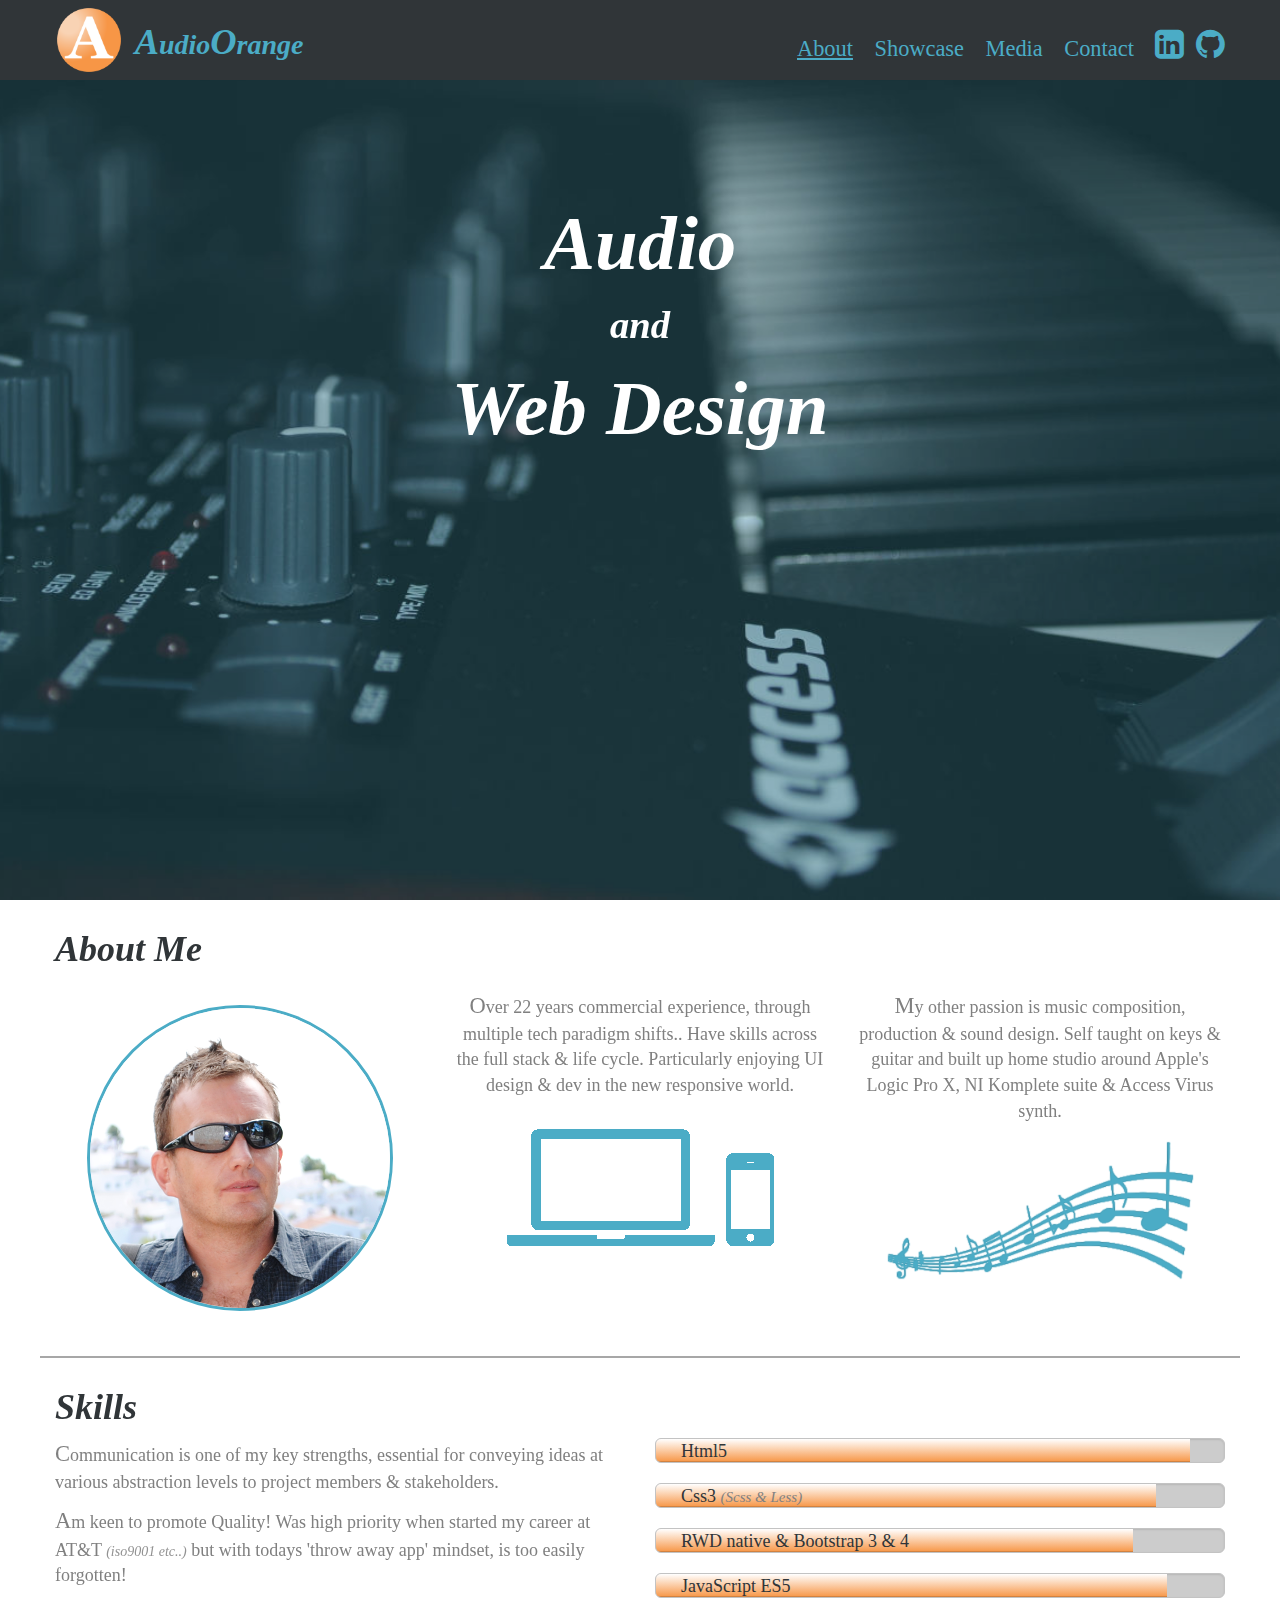
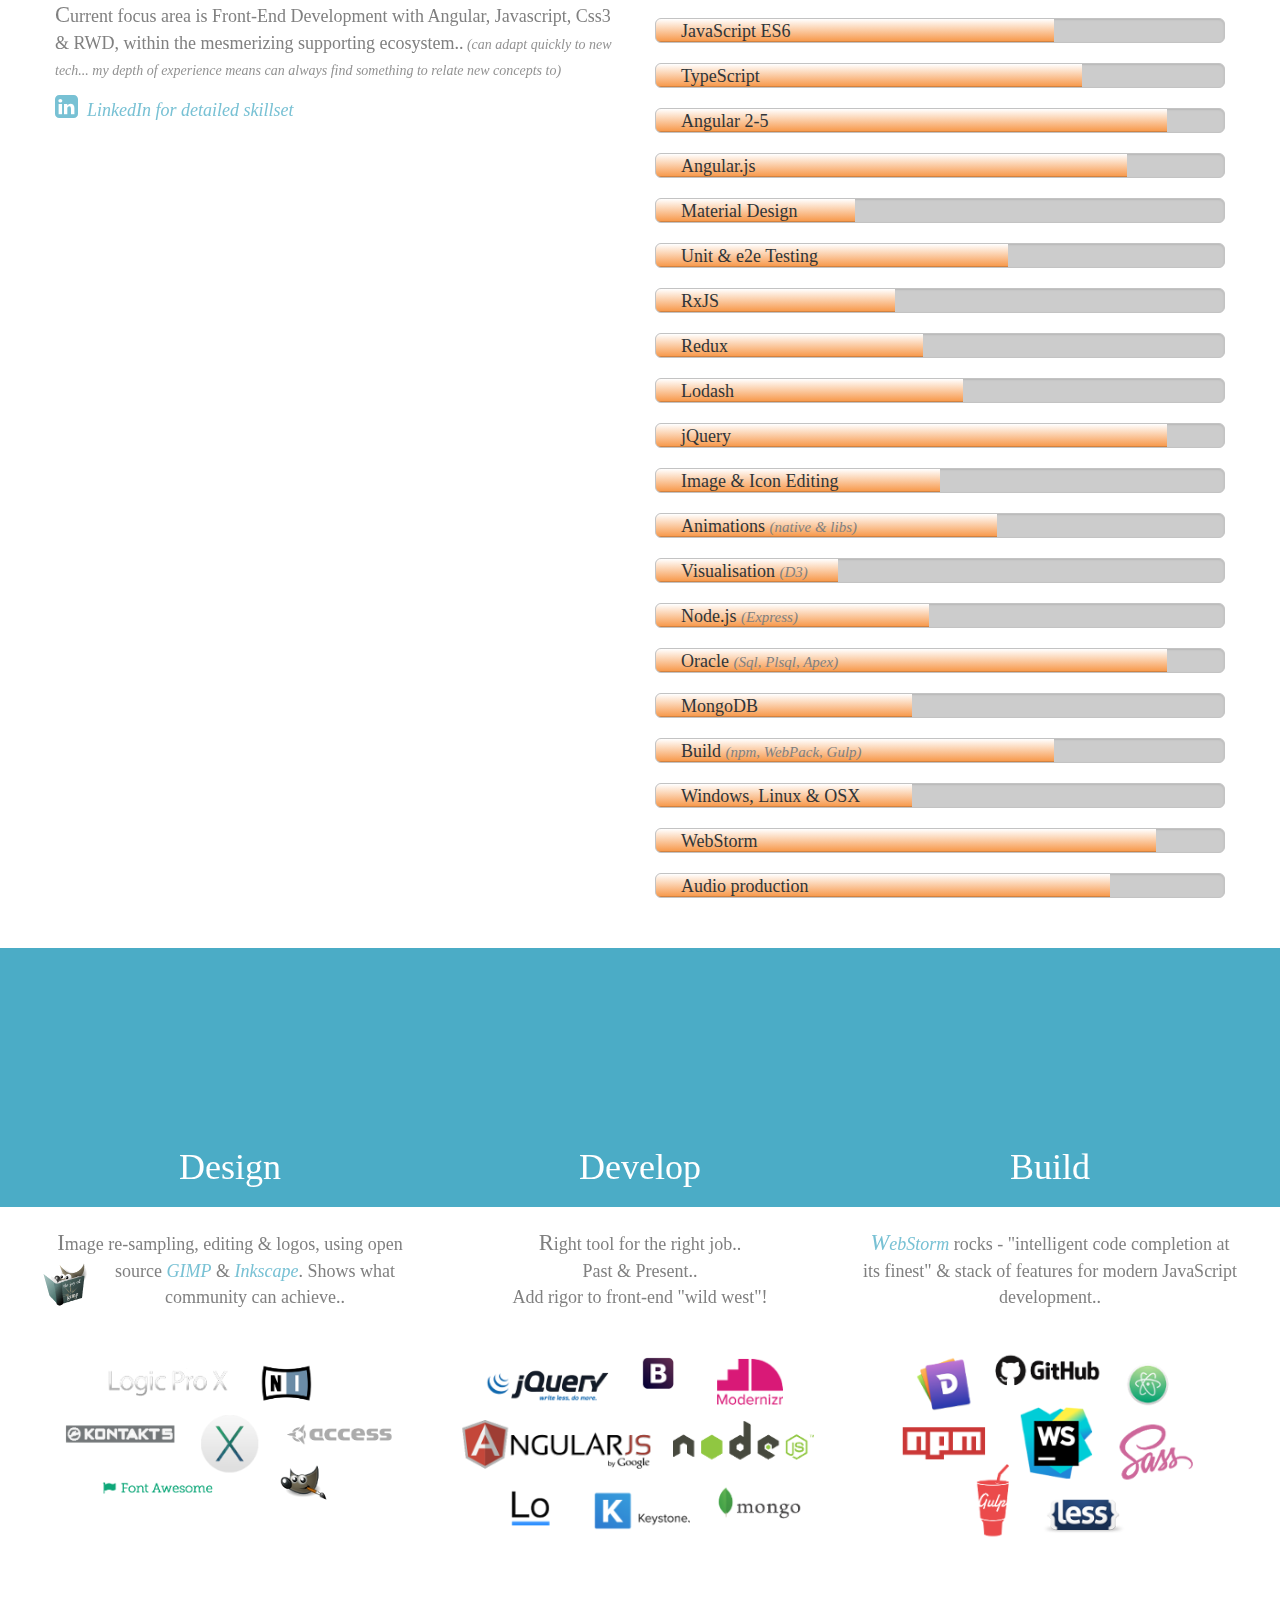
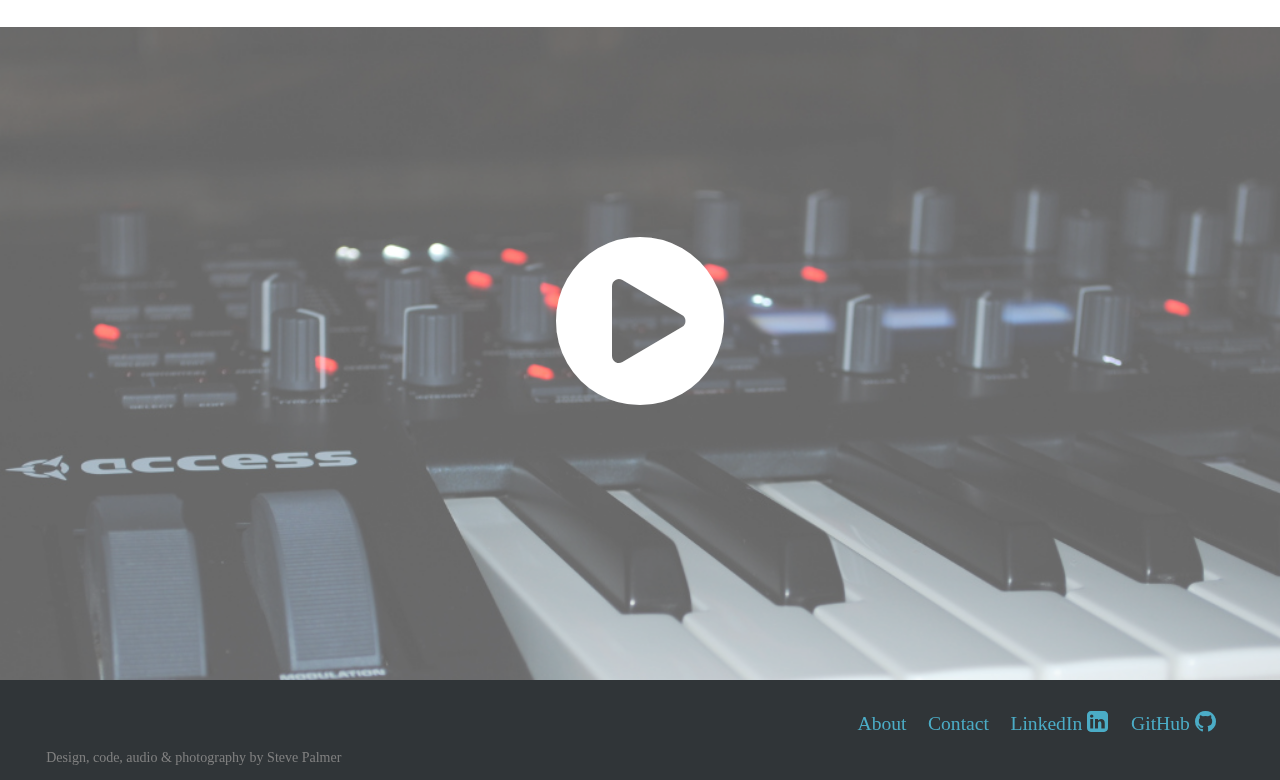
==== commit d45fc1a3: "showcase updates" ====
--- a/index.html
+++ b/index.html
@@ -360,7 +360,6 @@
               </div>
             </div>
           </div>
-
         </div>
       </div>
     </section>
@@ -396,7 +395,7 @@
             </div>
           </div>
           <div class="col-xs-12 col-sm-4 ao-col2">
-            <p class="text-center"><span class="ao-font-overweight">S</span>ome of my favourite libraries,
+            <p class="text-center"><span class="ao-font-overweight">R</span>ight tool for the right job..
               <br/>Past & Present.. <br/> Add rigor to front-end "wild west"!
             </p>
             <div class="ao-develop-img">
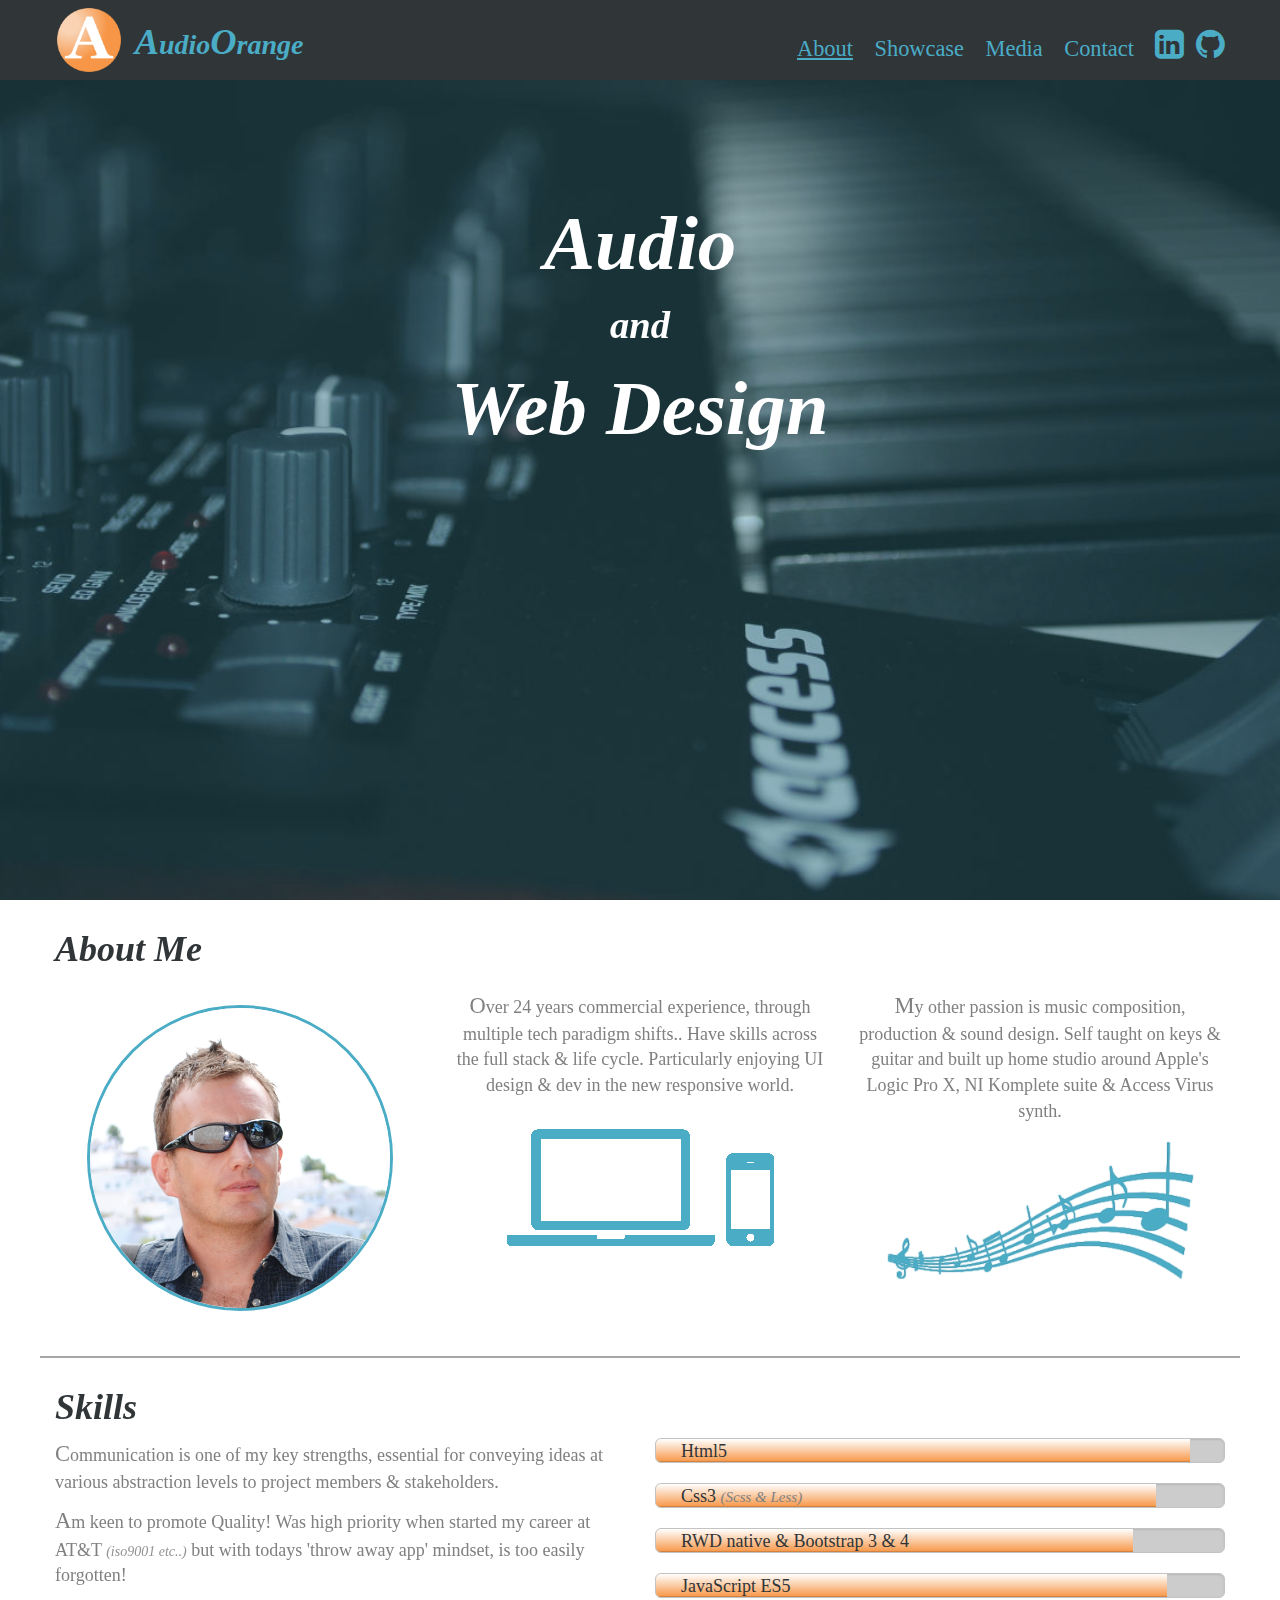
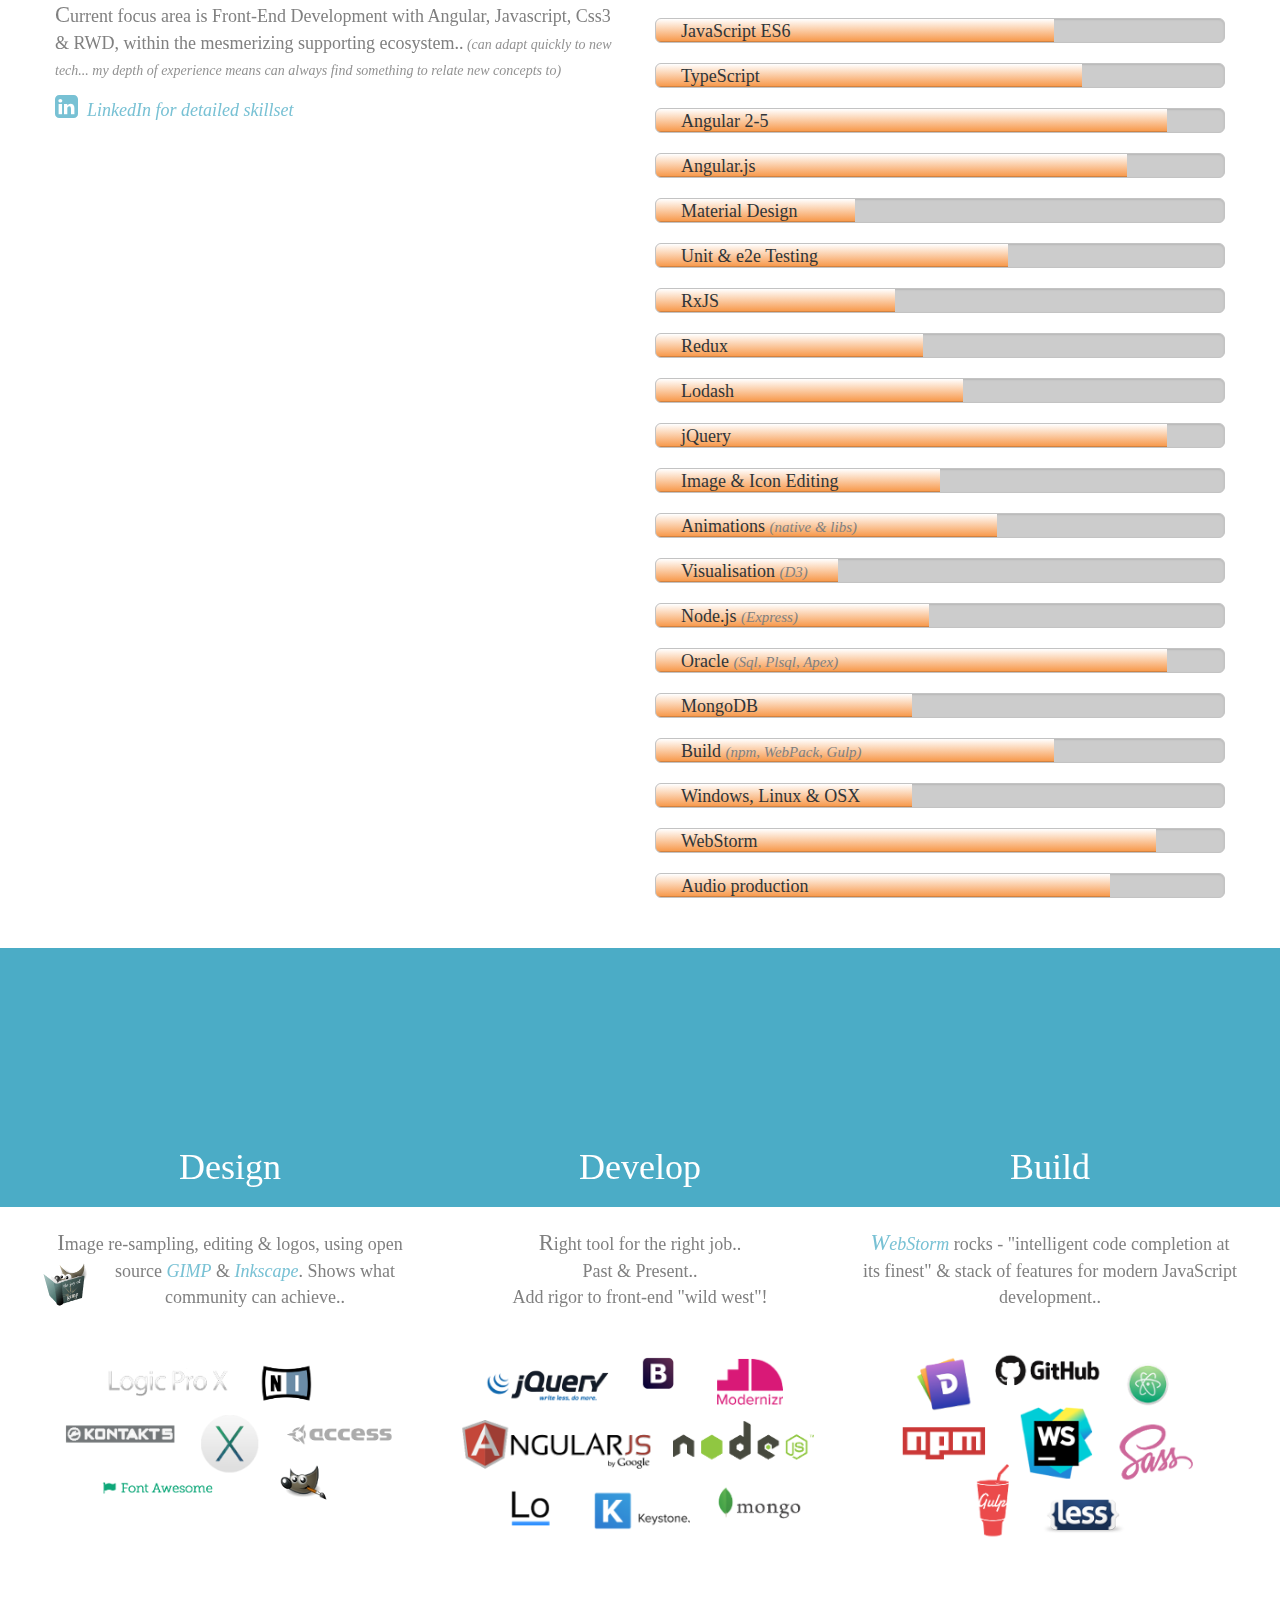
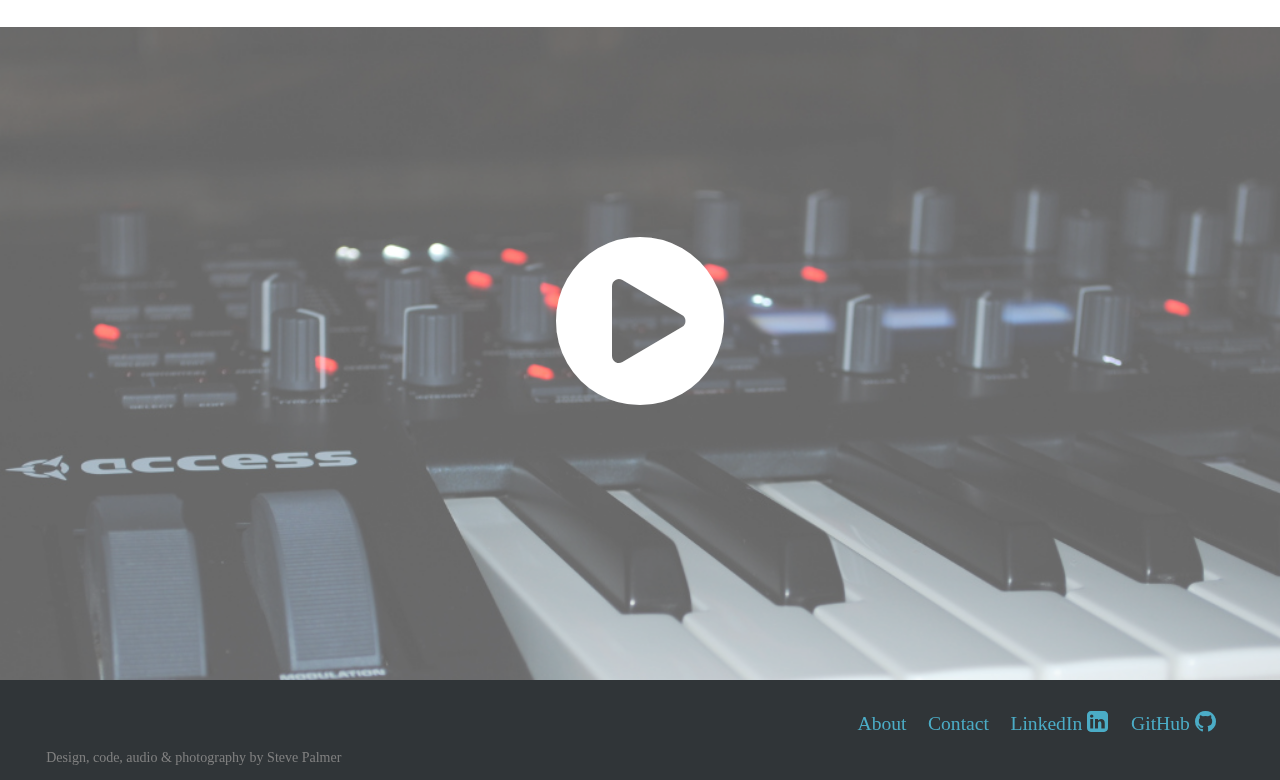
==== commit a04fdc20: "minor content update" ====
--- a/index.html
+++ b/index.html
@@ -149,7 +149,7 @@
             </div>
 
             <div class="col-xs-12 col-sm-4 ao-col2" >
-              <p class="text-center"><span class="ao-font-overweight">O</span>ver 22 years commercial experience, through multiple tech paradigm shifts..
+              <p class="text-center"><span class="ao-font-overweight">O</span>ver 24 years commercial experience, through multiple tech paradigm shifts..
                 Have skills across the full stack & life cycle.
                 Particularly enjoying UI design & dev in the new responsive world.</p>
               <div class="ao-pc-mobile">
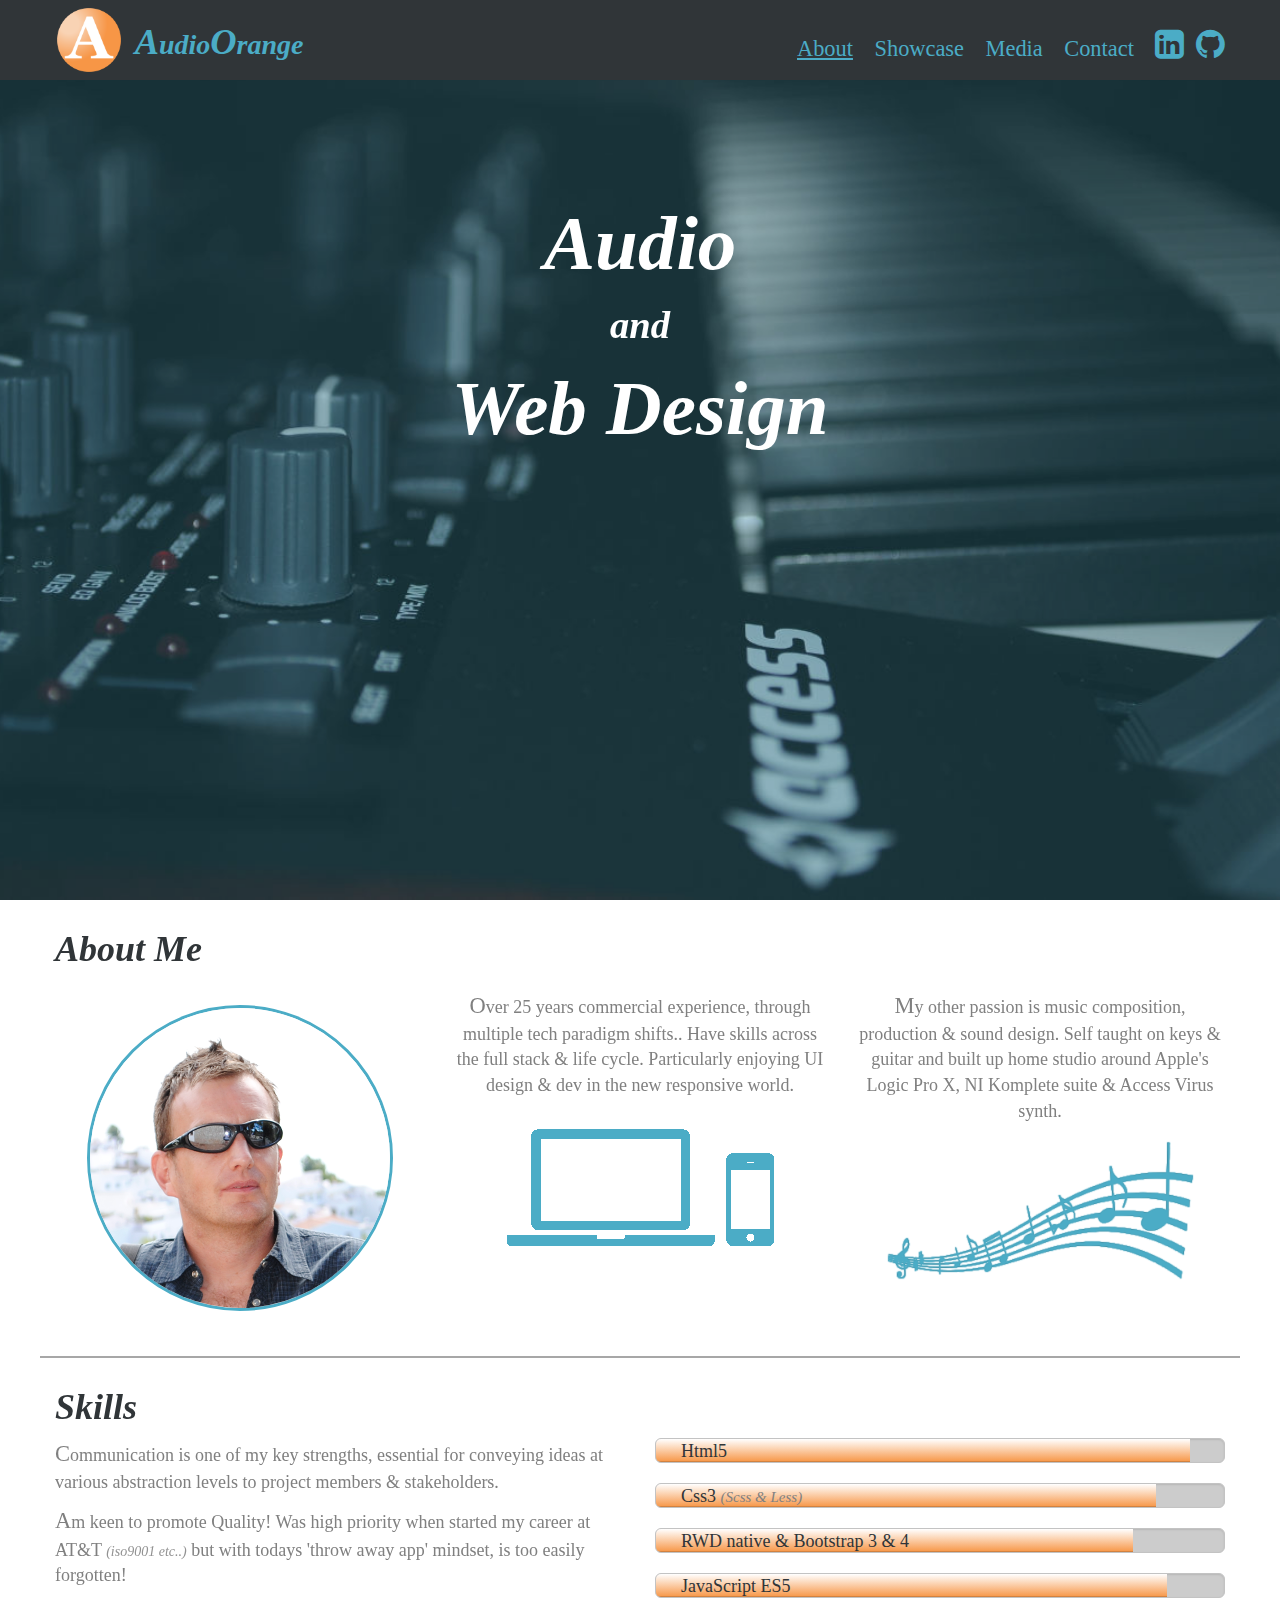
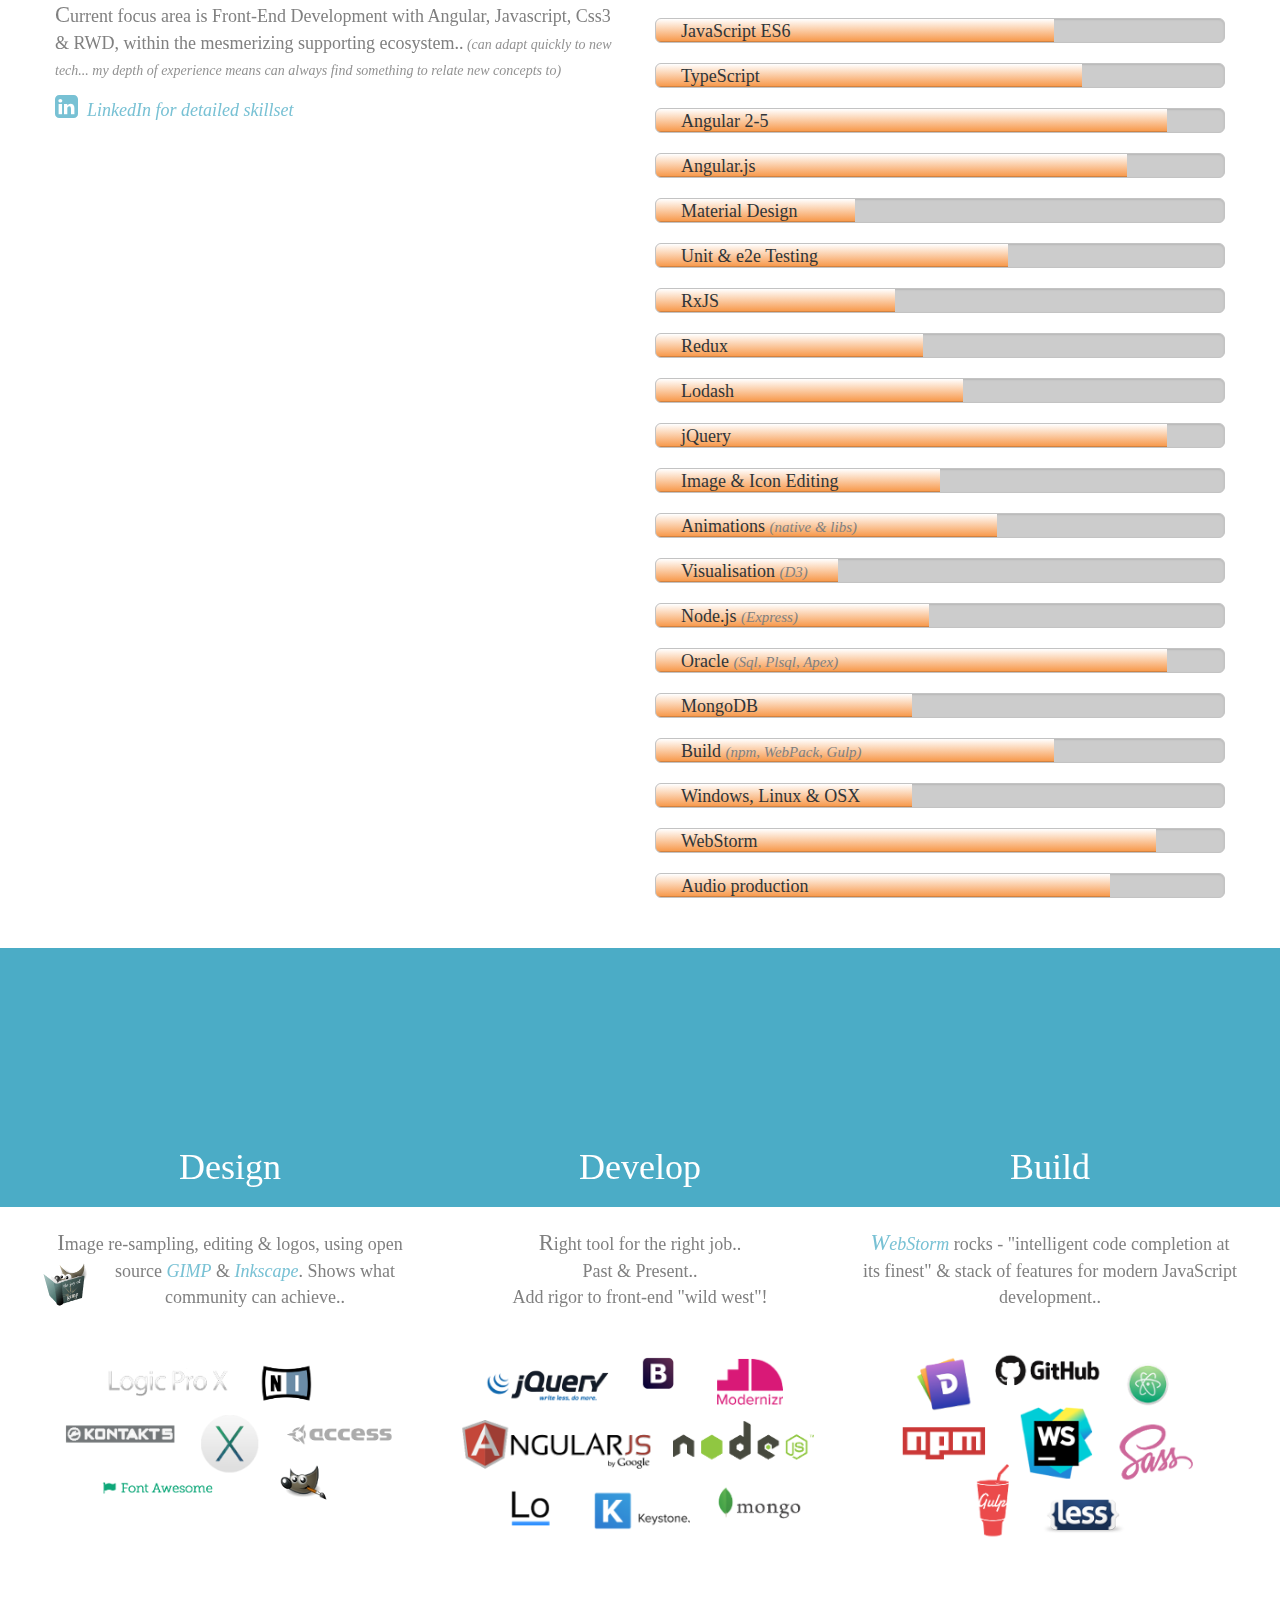
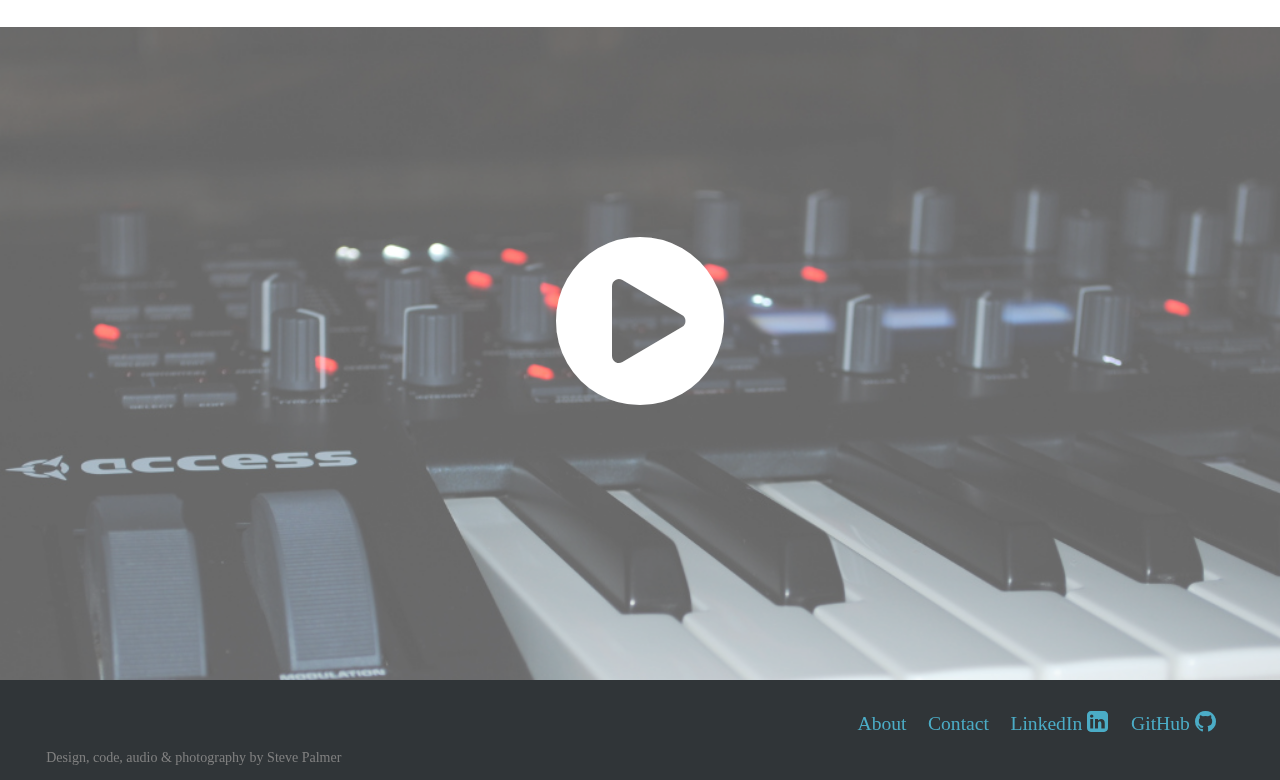
==== commit 3f305c00: "email address update" ====
--- a/index.html
+++ b/index.html
@@ -149,7 +149,7 @@
             </div>
 
             <div class="col-xs-12 col-sm-4 ao-col2" >
-              <p class="text-center"><span class="ao-font-overweight">O</span>ver 24 years commercial experience, through multiple tech paradigm shifts..
+              <p class="text-center"><span class="ao-font-overweight">O</span>ver 25 years commercial experience, through multiple tech paradigm shifts..
                 Have skills across the full stack & life cycle.
                 Particularly enjoying UI design & dev in the new responsive world.</p>
               <div class="ao-pc-mobile">
--- a/assets/css/ao.css
+++ b/assets/css/ao.css
@@ -214,7 +214,8 @@
   margin-top: 10px; }
 
 .ao-nav .ao-hamburger-nav .ao-header-ul-mobile {
-  padding: 0px; }
+  padding: 0px;
+  margin-top: 15px; }
 
 /* mobile nav list */
 .ao-nav .ao-hamburger-nav li {
@@ -243,9 +244,10 @@
 
 /* hamburger/mobile nav (show/hide) */
 .ao-nav .ao-hamburger-nav.ao-hide {
+  visibility: hidden;
   opacity: 0;
-  -webkit-transition: opacity 1.2s ease;
-  transition: opacity 1.2s ease; }
+  -webkit-transition: all 1.2s ease;
+  transition: all 1.2s ease; }
 
 /* Footer */
 .ao-footer {
@@ -804,20 +806,20 @@
   font-size: 1.4em;
   color: #F79646; }
 
-/* ifpi */
-.ao-ifpi {
+/* clinisys */
+.ao-clin {
   margin-bottom: 100px; }
 
-.ao-ifpi-container {
+.ao-clin-container {
   border-top: solid 2px #A7A7A7; }
 
 .a-img1-container, .a-img2-container, .a-img3-container {
   margin: 0 auto;
-  max-width: 90%;
+  max-width: 80%;
   padding-top: 15px;
-  padding-bottom: 15px; }
-
-#a-img1, #a-img2, #a-img3a, #a-img3b {
+  padding-bottom: 25px; }
+
+#a-img1, #a-img2, #a-img3a {
   /* center align */
   display: block;
   margin-left: auto;
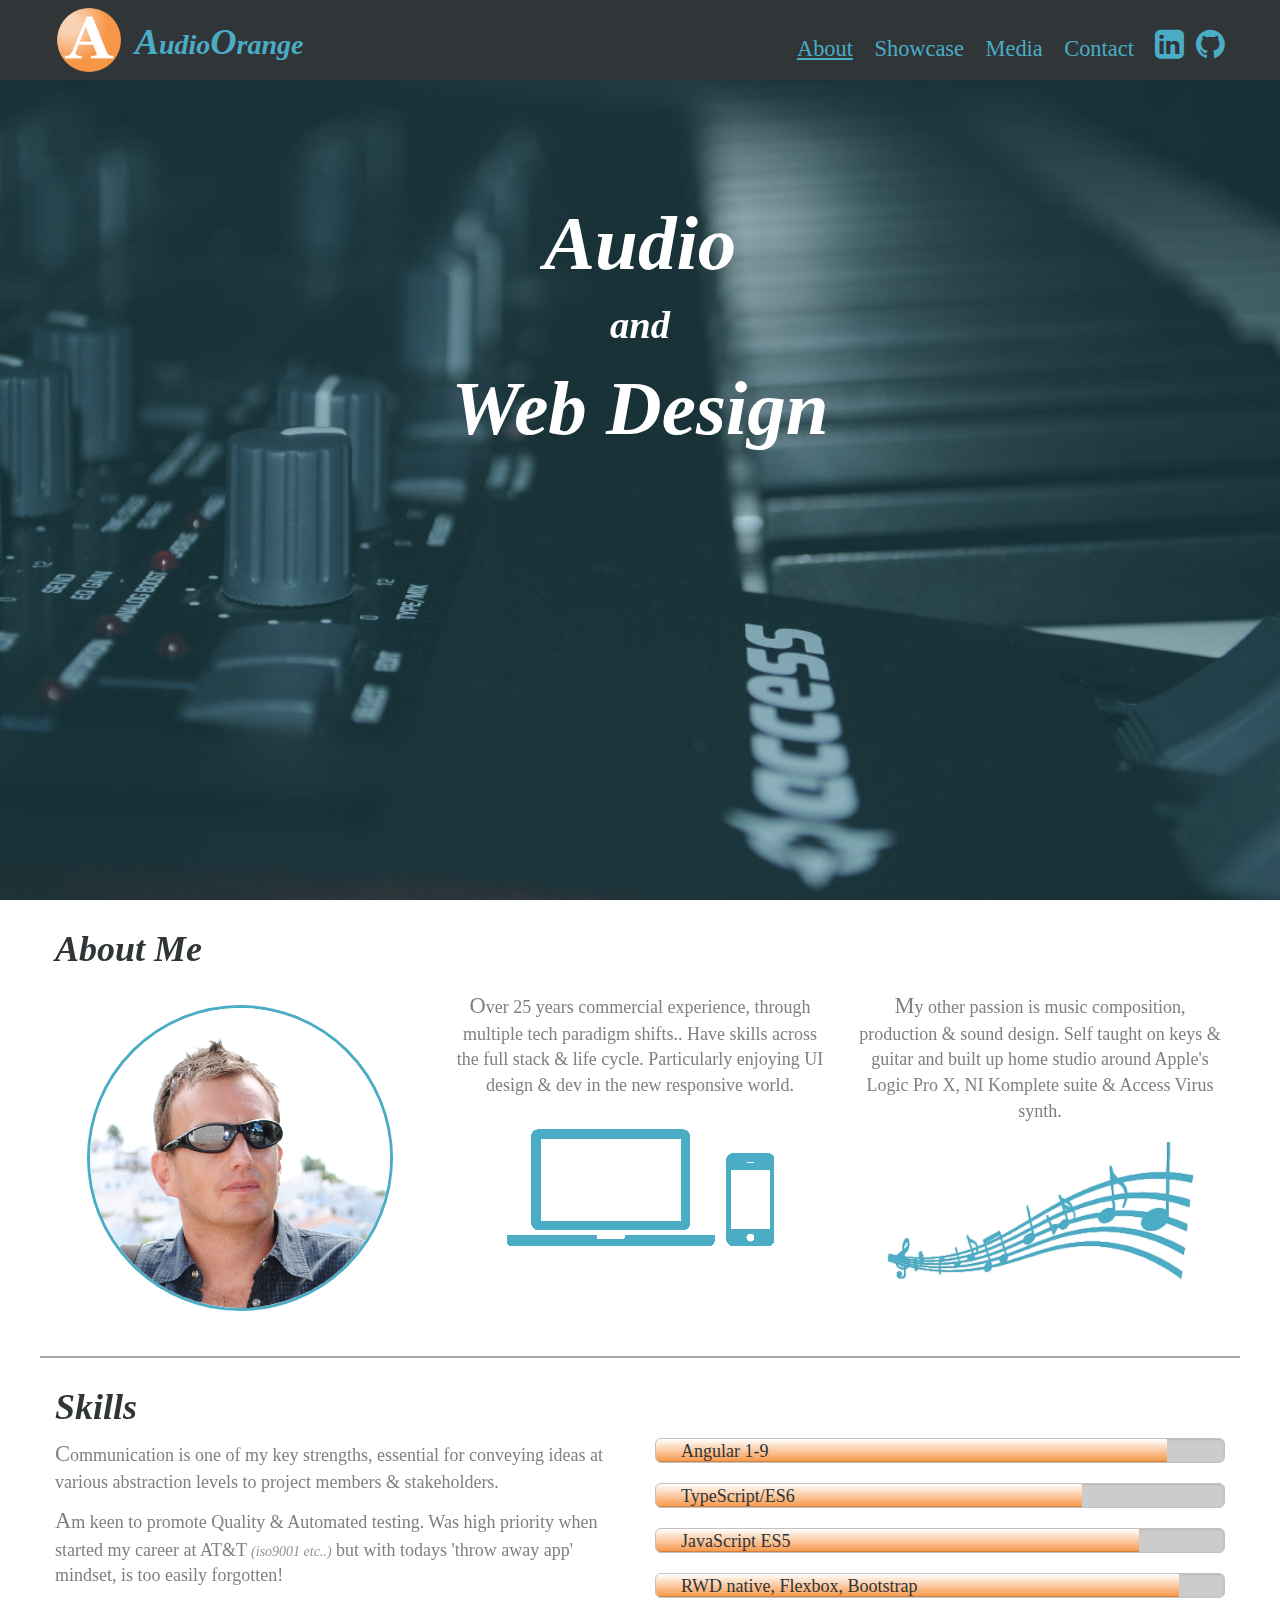
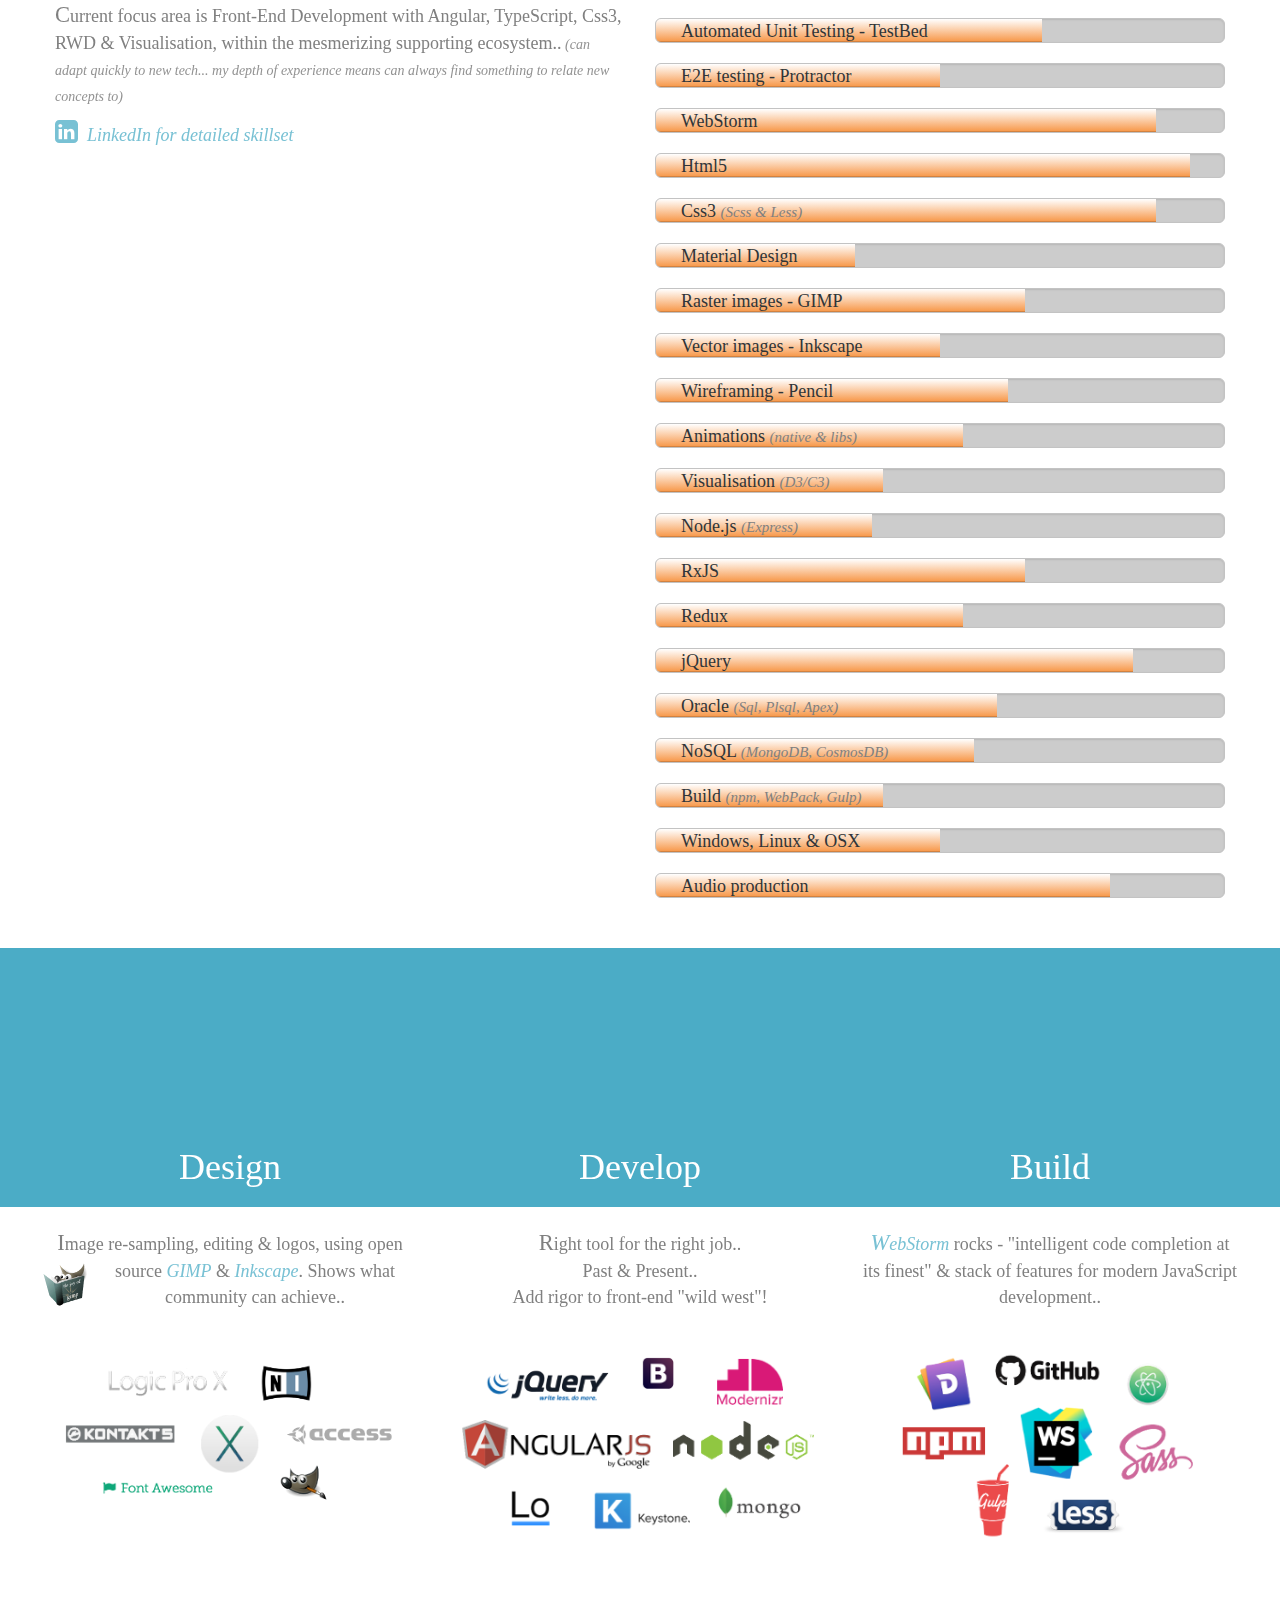
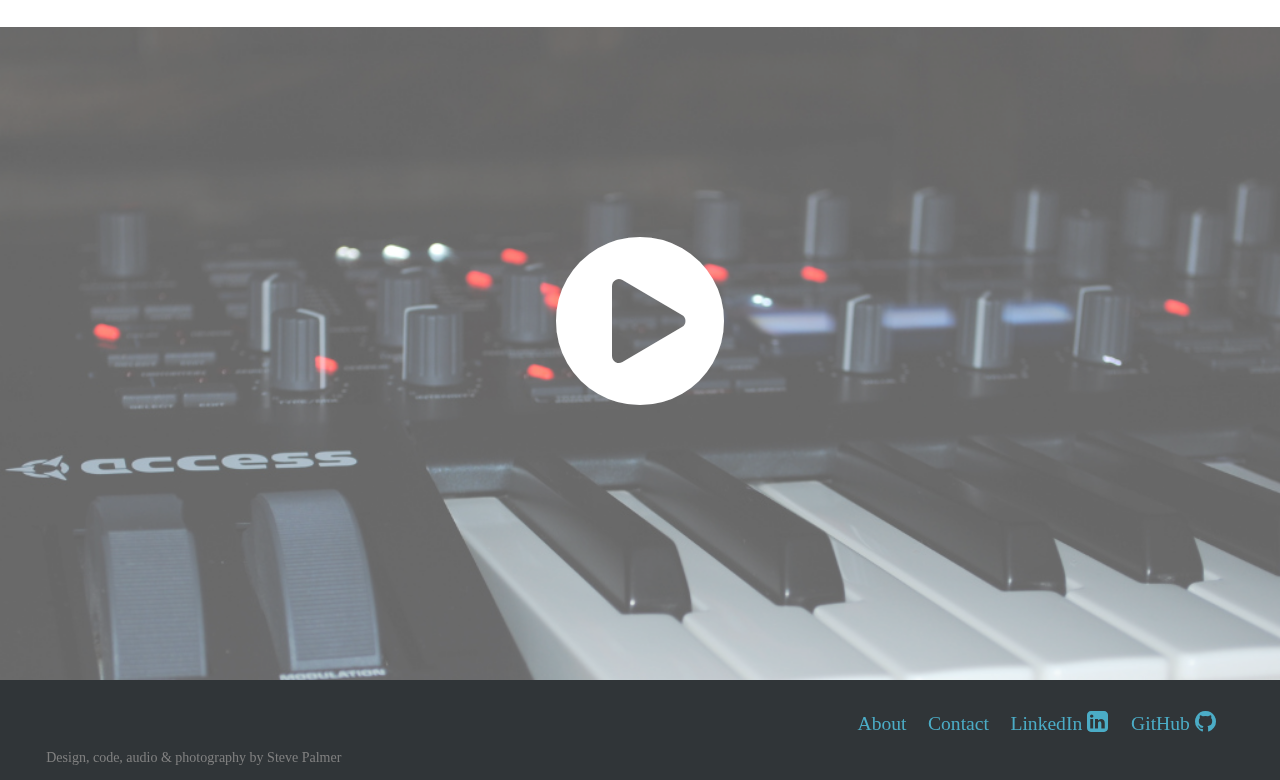
==== commit 9a6816b2: "new showcase & skills update" ====
--- a/index.html
+++ b/index.html
@@ -189,7 +189,7 @@
                 <p><span class="ao-font-overweight">C</span>ommunication is one of my key strengths,
                   essential for conveying ideas at various abstraction levels to project members & stakeholders.
                 </p>
-                <p><span class="ao-font-overweight">A</span>m keen to promote Quality!
+                <p><span class="ao-font-overweight">A</span>m keen to promote Quality & Automated testing.
                   Was high priority when started my career at AT&T <i>(iso9001 etc..)</i> but with todays 'throw away
                   app' mindset,
                   is too easily forgotten!
@@ -199,7 +199,7 @@
                   <!-- - had to book 15min sessions. <i>(aka trying to book meeting rooms today!)</i>-->
                 <!--</p>-->
                 <p><span class="ao-font-overweight">C</span>urrent focus area is Front-End Development with Angular,
-                  Javascript, Css3 & RWD, within the mesmerizing supporting ecosystem..<i>
+                  TypeScript, Css3, RWD & Visualisation, within the mesmerizing supporting ecosystem..<i>
                     (can adapt quickly to new tech... my depth of experience means can always find something to relate
                     new concepts to)</i>
                 </p>
@@ -214,6 +214,48 @@
             <div class="col-xs-12 col-sm-6 ao-col2">
               <div class="scroll-scene1">
                 <div class="progress ao-progress-bar-container">
+                  <div class="progress-bar ao-progress-bar-custom" role="progressbar"
+                       aria-valuenow="90" aria-valuemin="0" aria-valuemax="100" style="width: 90%;">
+                    <p class="text-left">Angular 1-9</p>
+                  </div>
+                </div>
+                <div class="progress ao-progress-bar-container">
+                  <div class="progress-bar" role="progressbar"
+                       aria-valuenow="75" aria-valuemin="0" aria-valuemax="100" style="width: 75%;">
+                    <p class="text-left">TypeScript/ES6</p>
+                  </div>
+                </div>
+                <div class="progress ao-progress-bar-container">
+                  <div class="progress-bar" role="progressbar"
+                       aria-valuenow="85" aria-valuemin="0" aria-valuemax="100" style="width:85%;">
+                    <p class="text-left">JavaScript ES5</p>
+                  </div>
+                </div>
+                <div class="progress ao-progress-bar-container">
+                  <div class="progress-bar" role="progressbar"
+                       aria-valuenow="90" aria-valuemin="0" aria-valuemax="100" style="width: 92%;">
+                    <p class="text-left">RWD native, Flexbox, Bootstrap</p>
+                  </div>
+                </div>
+                <div class="progress ao-progress-bar-container">
+                  <div class="progress-bar ao-progress-bar-custom" role="progressbar"
+                       aria-valuenow="75" aria-valuemin="0" aria-valuemax="100" style="width: 68%;">
+                    <p class="text-left">Automated Unit Testing - TestBed</p>
+                  </div>
+                </div>
+                <div class="progress ao-progress-bar-container">
+                  <div class="progress-bar ao-progress-bar-custom" role="progressbar"
+                       aria-valuenow="50" aria-valuemin="0" aria-valuemax="100" style="width: 50%;">
+                    <p class="text-left">E2E testing - Protractor</p>
+                  </div>
+                </div>
+                <div class="progress ao-progress-bar-container">
+                  <div class="progress-bar" role="progressbar"
+                       aria-valuenow="90" aria-valuemin="0" aria-valuemax="100" style="width: 88%;">
+                    <p class="text-left">WebStorm</p>
+                  </div>
+                </div>
+                <div class="progress ao-progress-bar-container">
                   <div class="progress-bar" role="progressbar"
                        aria-valuenow="94" aria-valuemin="0" aria-valuemax="100" style="width:94%;">
                     <p class="text-left">Html5</p>
@@ -226,129 +268,87 @@
                   </div>
                 </div>
                 <div class="progress ao-progress-bar-container">
-                  <div class="progress-bar" role="progressbar"
-                       aria-valuenow="84" aria-valuemin="0" aria-valuemax="100" style="width: 84%;">
-                    <p class="text-left">RWD native & Bootstrap 3 & 4</p>
-                  </div>
-                </div>
-                <div class="progress ao-progress-bar-container">
-                  <div class="progress-bar" role="progressbar"
-                       aria-valuenow="90" aria-valuemin="0" aria-valuemax="100" style="width:90%;">
-                    <p class="text-left">JavaScript ES5</p>
-                  </div>
-                </div>
-                <div class="progress ao-progress-bar-container">
-                  <div class="progress-bar" role="progressbar"
-                       aria-valuenow="70" aria-valuemin="0" aria-valuemax="100" style="width: 70%;">
-                    <p class="text-left">JavaScript ES6</p>
-                  </div>
-                </div>
-                <div class="progress ao-progress-bar-container">
-                  <div class="progress-bar ao-progress-bar-custom" role="progressbar"
-                       aria-valuenow="75" aria-valuemin="0" aria-valuemax="100" style="width: 75%;">
-                    <p class="text-left">TypeScript</p>
-                  </div>
-                </div>
-                <div class="progress ao-progress-bar-container">
-                  <div class="progress-bar ao-progress-bar-custom" role="progressbar"
-                       aria-valuenow="90" aria-valuemin="0" aria-valuemax="100" style="width: 90%;">
-                    <p class="text-left">Angular 2-5</p>
-                  </div>
-                </div>
-                <div class="progress ao-progress-bar-container">
-                  <div class="progress-bar ao-progress-bar-custom" role="progressbar"
-                       aria-valuenow="83" aria-valuemin="0" aria-valuemax="100" style="width: 83%;">
-                    <p class="text-left">Angular.js</p>
-                  </div>
-                </div>
-                <div class="progress ao-progress-bar-container">
                   <div class="progress-bar ao-progress-bar-custom" role="progressbar"
                        aria-valuenow="35" aria-valuemin="0" aria-valuemax="100" style="width: 35%;">
-                    <p class="text-left">Material Design <i>(Angular Material2)</i></p>
-                  </div>
-                </div>
-                <div class="progress ao-progress-bar-container">
-                  <div class="progress-bar ao-progress-bar-custom" role="progressbar"
-                       aria-valuenow="62" aria-valuemin="0" aria-valuemax="100" style="width: 62%;">
-                    <p class="text-left">Unit & e2e Testing</p>
-                  </div>
-                </div>
-                <div class="progress ao-progress-bar-container">
-                  <div class="progress-bar" role="progressbar"
-                       aria-valuenow="42" aria-valuemin="0" aria-valuemax="100" style="width: 42%;">
+                    <p class="text-left">Material Design</p>
+                  </div>
+                </div>
+                <div class="progress ao-progress-bar-container">
+                  <div class="progress-bar ao-progress-bar-custom" role="progressbar"
+                       aria-valuenow="65" aria-valuemin="0" aria-valuemax="100" style="width: 65%;">
+                    <p class="text-left">Raster images - GIMP</p>
+                  </div>
+                </div>
+                <div class="progress ao-progress-bar-container">
+                  <div class="progress-bar ao-progress-bar-custom" role="progressbar"
+                       aria-valuenow="50" aria-valuemin="0" aria-valuemax="100" style="width: 50%;">
+                    <p class="text-left">Vector images - Inkscape</p>
+                  </div>
+                </div>
+                <div class="progress ao-progress-bar-container">
+                  <div class="progress-bar ao-progress-bar-custom" role="progressbar"
+                       aria-valuenow="65" aria-valuemin="0" aria-valuemax="100" style="width: 62%;">
+                    <p class="text-left">Wireframing - Pencil</p>
+                  </div>
+                </div>
+                <div class="progress ao-progress-bar-container">
+                  <div class="progress-bar" role="progressbar"
+                       aria-valuenow="60" aria-valuemin="0" aria-valuemax="100" style="width: 54%;">
+                    <p class="text-left">Animations <i>(native & libs)</i></p>
+                  </div>
+                </div>
+                <div class="progress ao-progress-bar-container">
+                  <div class="progress-bar ao-progress-bar-custom" role="progressbar"
+                       aria-valuenow="50" aria-valuemin="0" aria-valuemax="100" style="width: 40%;">
+                    <p class="text-left">Visualisation <i>(D3/C3)</i></p>
+                  </div>
+                </div>
+                <div class="progress ao-progress-bar-container">
+                  <div class="progress-bar ao-progress-bar-custom" role="progressbar"
+                       aria-valuenow="48" aria-valuemin="0" aria-valuemax="100" style="width: 38%;">
+                    <p class="text-left">Node.js <i>(Express)</i></p>
+                  </div>
+                </div>
+                <div class="progress ao-progress-bar-container">
+                  <div class="progress-bar" role="progressbar"
+                       aria-valuenow="55" aria-valuemin="0" aria-valuemax="100" style="width: 65%;">
                     <p class="text-left">RxJS</p>
                   </div>
                 </div>
                 <div class="progress ao-progress-bar-container">
                   <div class="progress-bar ao-progress-bar-custom" role="progressbar"
-                       aria-valuenow="47" aria-valuemin="0" aria-valuemax="100" style="width: 47%;">
+                       aria-valuenow="50" aria-valuemin="0" aria-valuemax="100" style="width: 54%;">
                     <p class="text-left">Redux</p>
                   </div>
                 </div>
                 <div class="progress ao-progress-bar-container">
                   <div class="progress-bar ao-progress-bar-custom" role="progressbar"
-                       aria-valuenow="54" aria-valuemin="0" aria-valuemax="100" style="width: 54%;">
-                    <p class="text-left">Lodash</p>
-                  </div>
-                </div>
-                <div class="progress ao-progress-bar-container">
-                  <div class="progress-bar ao-progress-bar-custom" role="progressbar"
-                       aria-valuenow="90" aria-valuemin="0" aria-valuemax="100" style="width: 90%;">
+                       aria-valuenow="80" aria-valuemin="0" aria-valuemax="100" style="width: 84%;">
                     <p class="text-left">jQuery</p>
                   </div>
                 </div>
                 <div class="progress ao-progress-bar-container">
                   <div class="progress-bar ao-progress-bar-custom" role="progressbar"
+                       aria-valuenow="60" aria-valuemin="0" aria-valuemax="100" style="width: 60%;">
+                    <p class="text-left">Oracle <i>(Sql, Plsql, Apex)</i></p>
+                  </div>
+                </div>
+                <div class="progress ao-progress-bar-container">
+                  <div class="progress-bar ao-progress-bar-custom" role="progressbar"
+                       aria-valuenow="70" aria-valuemin="0" aria-valuemax="100" style="width: 56%;">
+                    <p class="text-left">NoSQL <i>(MongoDB, CosmosDB)</i></p>
+                  </div>
+                </div>
+                <div class="progress ao-progress-bar-container">
+                  <div class="progress-bar" role="progressbar"
+                       aria-valuenow="75" aria-valuemin="0" aria-valuemax="100" style="width: 40%;">
+                    <p class="text-left">Build <i>(npm, WebPack, Gulp)</i></p>
+                  </div>
+                </div>
+                <div class="progress ao-progress-bar-container">
+                  <div class="progress-bar" role="progressbar"
                        aria-valuenow="50" aria-valuemin="0" aria-valuemax="100" style="width: 50%;">
-                    <p class="text-left">Image & Icon Editing</p>
-                  </div>
-                </div>
-                <div class="progress ao-progress-bar-container">
-                  <div class="progress-bar" role="progressbar"
-                       aria-valuenow="60" aria-valuemin="0" aria-valuemax="100" style="width: 60%;">
-                    <p class="text-left">Animations <i>(native & libs)</i></p>
-                  </div>
-                </div>
-                <div class="progress ao-progress-bar-container">
-                  <div class="progress-bar ao-progress-bar-custom" role="progressbar"
-                       aria-valuenow="32" aria-valuemin="0" aria-valuemax="100" style="width: 32%;">
-                    <p class="text-left">Visualisation <i>(D3)</i></p>
-                  </div>
-                </div>
-                <div class="progress ao-progress-bar-container">
-                  <div class="progress-bar ao-progress-bar-custom" role="progressbar"
-                       aria-valuenow="48" aria-valuemin="0" aria-valuemax="100" style="width: 48%;">
-                    <p class="text-left">Node.js <i>(Express)</i></p>
-                  </div>
-                </div>
-                <div class="progress ao-progress-bar-container">
-                  <div class="progress-bar ao-progress-bar-custom" role="progressbar"
-                       aria-valuenow="90" aria-valuemin="0" aria-valuemax="100" style="width: 90%;">
-                    <p class="text-left">Oracle <i>(Sql, Plsql, Apex)</i></p>
-                  </div>
-                </div>
-                <div class="progress ao-progress-bar-container">
-                  <div class="progress-bar ao-progress-bar-custom" role="progressbar"
-                       aria-valuenow="45" aria-valuemin="0" aria-valuemax="100" style="width: 45%;">
-                    <p class="text-left">MongoDB</p>
-                  </div>
-                </div>
-                <div class="progress ao-progress-bar-container">
-                  <div class="progress-bar" role="progressbar"
-                       aria-valuenow="88" aria-valuemin="0" aria-valuemax="100" style="width: 70%;">
-                    <p class="text-left">Build <i>(npm, WebPack, Gulp)</i></p>
-                  </div>
-                </div>
-                <div class="progress ao-progress-bar-container">
-                  <div class="progress-bar" role="progressbar"
-                       aria-valuenow="40" aria-valuemin="0" aria-valuemax="100" style="width: 45%;">
                     <p class="text-left">Windows, Linux & OSX </p>
-                  </div>
-                </div>
-                <div class="progress ao-progress-bar-container">
-                  <div class="progress-bar" role="progressbar"
-                       aria-valuenow="88" aria-valuemin="0" aria-valuemax="100" style="width: 88%;">
-                    <p class="text-left">WebStorm</p>
                   </div>
                 </div>
                 <div class="progress ao-progress-bar-container">
--- a/assets/css/ao.css
+++ b/assets/css/ao.css
@@ -15,62 +15,77 @@
   font-size: 0;
   content: " ";
   clear: both;
-  height: 0; }
+  height: 0;
+}
 
 /* ao default style */
 .ao-font-family {
-  font-family: Georgia, "Times New Roman", Times, serif !important; }
+  font-family: Georgia, "Times New Roman", Times, serif !important;
+}
 
 /* full page height (spash screen) */
 .ao-fill {
   height: 100%;
-  min-height: 100%; }
+  min-height: 100%;
+}
 
 .ao-hr {
   height: 1px;
-  background-color: #F79646; }
+  background-color: #F79646;
+}
 
 /* centering styles */
 .ao-center-page {
   margin: 0 auto;
   width: 95%;
-  max-width: 1200px; }
+  max-width: 1200px;
+}
 
 .ao-center-page-100 {
   margin: 0 auto;
   width: 100%;
-  max-width: 1200px; }
+  max-width: 1200px;
+}
 
 .col-centered {
-  margin: 0 auto; }
+  margin: 0 auto;
+}
 
 .col-centered2 {
-  text-align: center; }
+  text-align: center;
+}
 
 .col-centered3 {
   display: block;
   margin-left: auto;
   margin-right: auto;
-  text-align: center; }
+  text-align: center;
+}
 
 /* font Boosts.. (relative increments to section sizes) */
 .ao-font-small {
-  font-size: 0.8em; }
+  font-size: 0.8em;
+}
 
 .ao-font-normal {
-  font-size: 1em; }
+  font-size: 1em;
+}
 
 .ao-font-big {
-  font-size: 1.15em; }
+  font-size: 1.15em;
+}
 
 .ao-font-overweight {
-  font-size: 1.25em; }
+  font-size: 1.25em;
+}
 
 .ao-font-large {
-  font-size: 1.5em; }
+  font-size: 1.5em;
+}
 
 .ao-font-massive {
-  font-size: 1.75em; }
+  font-size: 1.75em;
+}
 
 /* general styles across all sections */
 section h1 {
@@ -78,27 +93,32 @@
   font-size: 36px;
   font-style: italic;
   font-weight: 700;
-  padding: 10px 0 10px 0; }
+  padding: 10px 0 10px 0;
+}
 
 section h1 i {
   color: #A7A7A7;
   font-size: 20px;
   font-style: italic;
-  font-weight: normal; }
+  font-weight: normal;
+}
 
 section p {
   color: #808080;
-  font-size: 18px; }
+  font-size: 18px;
+}
 
 section i {
   color: #929292;
-  font-size: 14px; }
+  font-size: 14px;
+}
 
 /* include more specifc contents after generic, so can override locally */
 /* _navbars partial */
 /* core style rules */
 html, body {
-  height: 100%; }
+  height: 100%;
+}
 
 /* ao header */
 /* scroll hide/show, controlled by classes nav-up & nav-down */
@@ -118,12 +138,14 @@
   z-index: 1000;
   -webkit-transition: top 0.8s ease;
   transition: top 0.8s ease;
-  /* experimental */ }
+  /* experimental */
+}
 
 /* center the nested element (within fixed nav) */
 .ao-nav-center {
   margin: 0 auto;
-  max-width: 1200px; }
+  max-width: 1200px;
+}
 
 /* alternative IE9+ (replace when drop IE8 support) */
 .ao-nav2 {
@@ -143,13 +165,15 @@
   /* style */
   /*background-color: lightpink; !* RWD tests *!*/
   -webkit-transition: top 0.8s ease;
-  transition: top 0.8s ease; }
+  transition: top 0.8s ease;
+}
 
 .ao-nav .logo {
   float: left;
   height: 68px;
   width: 68px;
-  margin-top: 6px; }
+  margin-top: 6px;
+}
 
 .ao-nav .logo-text {
   position: relative;
@@ -159,17 +183,20 @@
   font-size: 2em;
   font-style: italic;
   font-weight: 700;
-  color: #4BACC6; }
+  color: #4BACC6;
+}
 
 /* inital Logo letters */
 .ao-nav .logo-text span {
-  font-size: 1.3em; }
+  font-size: 1.3em;
+}
 
 /* nav containers (desktop) */
 .ao-nav nav {
   display: inline-block;
   float: right;
-  margin-top: 28px; }
+  margin-top: 28px;
+}
 
 /* desktop nav list */
 .ao-nav li {
@@ -178,26 +205,31 @@
   font-size: 1.4em;
   color: #4BACC6;
   -webkit-transition: color 1.5s ease;
-  transition: color 1.5s ease; }
+  transition: color 1.5s ease;
+}
 
 /* space LinkedIn & Github links */
 .ao-nav li.edge {
-  margin-left: 6px; }
+  margin-left: 6px;
+}
 
 /* active nav item */
 .ao-nav li.active {
-  text-decoration: underline; }
+  text-decoration: underline;
+}
 
 /* override Bootstrap anchor style */
 .ao-nav a {
   color: #4BACC6;
   -webkit-transition: color 1.5s ease;
   transition: color 1.5s ease;
-  text-decoration: none; }
+  text-decoration: none;
+}
 
 /* mobile nav list */
 .ao-nav .ao-header-hamburger {
-  display: none; }
+  display: none;
+}
 
 .ao-nav .ao-hamburger-nav {
   clear: right;
@@ -205,17 +237,20 @@
   margin-right: 15px;
   width: 140px;
   border-radius: 0 0 15px 15px;
-  background-color: #303538; }
+  background-color: #303538;
+}
 
 /* nav containers (mobile) */
 .ao-nav .ao-hamburger-nav nav {
   display: block;
   float: right;
-  margin-top: 10px; }
+  margin-top: 10px;
+}
 
 .ao-nav .ao-hamburger-nav .ao-header-ul-mobile {
   padding: 0px;
-  margin-top: 15px; }
+  margin-top: 15px;
+}
 
 /* mobile nav list */
 .ao-nav .ao-hamburger-nav li {
@@ -224,30 +259,35 @@
   font-size: 1.2em;
   color: #4BACC6;
   -webkit-transition: color 1.5s ease;
-  transition: color 1.5s ease; }
+  transition: color 1.5s ease;
+}
 
 /* class to hide header/menu */
 .ao-nav.nav-up {
   top: -80px;
-  /* same as menu height tip: use variables scss/less*/ }
+  /* same as menu height tip: use variables scss/less*/
+}
 
 .ao-nav.nav-down {
   top: 0px;
-  /* same as menu height tip: use variables scss/less*/ }
+  /* same as menu height tip: use variables scss/less*/
+}
 
 /* header & footer list item hover */
 .ao-nav a:hover, .ao-footer a:hover, .ao-nav .ao-header-hamburger li:hover {
   color: #F79646;
   -webkit-transition: color 0.2s ease;
   transition: color 0.2s ease;
-  text-decoration: none; }
+  text-decoration: none;
+}
 
 /* hamburger/mobile nav (show/hide) */
 .ao-nav .ao-hamburger-nav.ao-hide {
   visibility: hidden;
   opacity: 0;
   -webkit-transition: all 1.2s ease;
-  transition: all 1.2s ease; }
+  transition: all 1.2s ease;
+}
 
 /* Footer */
 .ao-footer {
@@ -256,12 +296,14 @@
   background-color: #303538;
   -webkit-transition: top 0.8s ease;
   transition: top 0.8s ease;
-  z-index: 999; }
+  z-index: 999;
+}
 
 .ao-footer ul {
   display: inline-block;
   float: right;
-  margin-top: 30px; }
+  margin-top: 30px;
+}
 
 .ao-footer li {
   display: inline;
@@ -269,17 +311,20 @@
   font-size: 1.4em;
   color: #4BACC6;
   -webkit-transition: color 1.5s ease;
-  transition: color 1.5s ease; }
+  transition: color 1.5s ease;
+}
 
 /* override Bootstrap anchor style */
 .ao-footer a {
   color: #4BACC6;
   -webkit-transition: color 1.5s ease;
   transition: color 1.5s ease;
-  text-decoration: none; }
+  text-decoration: none;
+}
 
 .ao-footer p {
-  color: #808080; }
+  color: #808080;
+}
 
 /* ----------------------
    responsive adjustments
@@ -287,45 +332,61 @@
 /* mobile nav */
 @media screen and (max-width: 767px) {
   .ao-nav .ao-header-ul {
-    display: none; }
+    display: none;
+  }
 
   .ao-nav .ao-header-hamburger {
-    display: inline-block; } }
+    display: inline-block;
+  }
+}
 /* remove mobile nav menu */
 @media screen and (min-width: 768px) {
   #mobile-nav {
-    display: none; } }
+    display: none;
+  }
+}
 /* header & footer ul - font sizes */
 @media screen and (max-width: 850px) {
   .ao-nav .ao-header-ul li {
-    font-size: 1.2em; }
+    font-size: 1.2em;
+  }
 
   .ao-nav .ao-footer-ul li {
-    font-size: 1.2em; } }
+    font-size: 1.2em;
+  }
+}
 /* iphone/mobile */
 @media screen and (max-width: 550px) {
   .ao-footer .ao-footer-ul li {
     font-size: 0.9em;
     margin-right: 0px;
-    margin-left: 8px; }
+    margin-left: 8px;
+  }
 
   .ao-footer p {
-    font-size: 0.8em; }
+    font-size: 0.8em;
+  }
 
   .ao-nav .logo-text {
     top: 28px;
-    font-size: 1.2em; }
+    font-size: 1.2em;
+  }
 
   .ao-nav .logo {
     height: 65px;
-    width: 65px; } }
+    width: 65px;
+  }
+}
 /* widescreen - boost size */
 @media screen and (min-width: 1200px) {
   .ao-nav .ao-header-ul li {
-    font-size: 1.6em; }
+    font-size: 1.6em;
+  }
 
   .ao-nav .ao-header-ul li {
-    font-size: 1.6em; } }
+    font-size: 1.6em;
+  }
+}
 /**********************
  *   about partial    *
  **********************/
@@ -336,12 +397,14 @@
 body.about {
   background-color: grey;
   -webkit-transition: background-color 3s ease;
-  transition: background-color 3s ease; }
+  transition: background-color 3s ease;
+}
 
 body.about:hover {
   background-color: #4BACC6;
   -webkit-transition: background-color 2s ease;
-  transition: background-color 2s ease; }
+  transition: background-color 2s ease;
+}
 
 /* general styles across all sections */
 /* splash page */
@@ -364,7 +427,8 @@
   -o-animation-timing-function: ease;
   -moz-animation-timing-function: ease;
   -webkit-animation-timing-function: ease;
-  animation-timing-function: ease; }
+  animation-timing-function: ease;
+}
 
 #bg-splash-container img {
   position: absolute;
@@ -375,7 +439,8 @@
   bottom: 0;
   margin: auto;
   min-width: 50%;
-  min-height: 50%; }
+  min-height: 50%;
+}
 
 #headline-text {
   max-height: 100%;
@@ -384,17 +449,20 @@
   color: #fff;
   font-size: 5em;
   font-style: italic;
-  font-weight: 700; }
+  font-weight: 700;
+}
 
 #headline-row-2 {
-  font-size: 0.5em; }
+  font-size: 0.5em;
+}
 
 #headline-row-1, #headline-row-2, #headline-row-3, #headline-row-4, #headline-row-5, #headline-row-6 {
   /* animate.css properties */
   -o-animation-duration: 3s;
   -moz-animation-duration: 3s;
   -webkit-animation-duration: 3s;
-  animation-duration: 3s; }
+  animation-duration: 3s;
+}
 
 #headline-row-1 {
   /* animate.css properties */
@@ -402,7 +470,8 @@
   -o-animation-delay: 1s;
   -moz-animation-delay: 1s;
   -webkit-animation-delay: 1s;
-  animation-delay: 1s; }
+  animation-delay: 1s;
+}
 
 #headline-row-2 {
   /* animate.css properties */
@@ -410,7 +479,8 @@
   -o-animation-delay: 1.8s;
   -moz-animation-delay: 1.8s;
   -webkit-animation-delay: 1.8s;
-  animation-delay: 1.8s; }
+  animation-delay: 1.8s;
+}
 
 #headline-row-3 {
   /* animate.css properties */
@@ -418,19 +488,22 @@
   -o-animation-delay: 2.6s;
   -moz-animation-delay: 2.6s;
   -webkit-animation-delay: 2.6s;
-  animation-delay: 2.6s; }
+  animation-delay: 2.6s;
+}
 
 /* info */
 .ao-info {
   background-color: #fff;
-  /* can switch to transparent boarder */ }
+  /* can switch to transparent boarder */
+}
 
 /* container to align portrait image */
 .ao-portrait {
   width: 90%;
   height: 90%;
   margin: 0 auto;
-  padding: 15px 0px 30px 0px; }
+  padding: 15px 0px 30px 0px;
+}
 
 .ao-portrait img {
   /* center align */
@@ -440,16 +513,19 @@
   /* responsive */
   max-width: 100%;
   border-radius: 50%;
-  border: solid 3px #4BACC6; }
+  border: solid 3px #4BACC6;
+}
 
 .ao-portrait img:hover {
-  border: solid 3px #F79646; }
+  border: solid 3px #F79646;
+}
 
 .ao-pc-mobile {
   width: 90%;
   height: 90%;
   margin: 0 auto;
-  padding-bottom: 30px; }
+  padding-bottom: 30px;
+}
 
 .ao-pc-mobile img {
   /* center align */
@@ -458,13 +534,15 @@
   margin-right: auto;
   /* responsive */
   max-width: 100%;
-  padding-top: 10px; }
+  padding-top: 10px;
+}
 
 .ao-notes {
   width: 85%;
   height: 85%;
   margin: 0 auto;
-  padding-bottom: 30px; }
+  padding-bottom: 30px;
+}
 
 .ao-notes img {
   /* center align */
@@ -472,15 +550,18 @@
   margin-left: auto;
   margin-right: auto;
   /* responsive */
-  max-width: 100%; }
+  max-width: 100%;
+}
 
 /* Skills */
 .ao-skills {
   background-color: #fff;
-  padding-top: 15px; }
+  padding-top: 15px;
+}
 
 .ao-skills-container {
-  border-top: solid 2px #A7A7A7; }
+  border-top: solid 2px #A7A7A7;
+}
 
 /* override Bootstrap anchor style */
 .ao-linkedin a, .ao-link a {
@@ -488,14 +569,16 @@
   font-style: italic;
   -webkit-transition: color 1.5s ease;
   transition: color 2s ease;
-  text-decoration: none; }
+  text-decoration: none;
+}
 
 /* header & footer list item hover */
 .ao-linkedin a:hover, .ao-link a:hover {
   color: #F79646;
   -webkit-transition: color 0.2s ease;
   transition: color 0.2s ease;
-  text-decoration: none; }
+  text-decoration: none;
+}
 
 /* scrollMagic pin - allow small margin to hide scroll bar edge */
 /* skill progress bars */
@@ -503,54 +586,65 @@
   background: #CCC;
   border: 1px solid #C3C3C3;
   border-radius: 6px;
-  height: 25px; }
+  height: 25px;
+}
 
 .progress-bar {
   background: #F79646;
   background: -webkit-linear-gradient(top, #ffffff 0%, #F79646 100%);
-  background: linear-gradient(to bottom, #ffffff 0%, #F79646 100%); }
+  background: linear-gradient(to bottom, #ffffff 0%, #F79646 100%);
+}
 
 .progress-bar:hover {
   background: #F9B074;
   background: -webkit-linear-gradient(top, #ffffff 0%, #F9B074 100%);
-  background: linear-gradient(to bottom, #ffffff 0%, #F9B074 100%); }
+  background: linear-gradient(to bottom, #ffffff 0%, #F9B074 100%);
+}
 
 .progress-bar p {
   color: #303538;
   padding-left: 25px;
-  padding-top: 2px; }
+  padding-top: 2px;
+}
 
 .progress-bar i {
   color: #808080;
   font-style: italic;
-  font-size: 15px; }
+  font-size: 15px;
+}
 
 .ao-skills-container .ao-col1, .ao-skills-container .ao-col2 {
-  padding-bottom: 30px; }
+  padding-bottom: 30px;
+}
 
 /* Design */
 .ao-design-headers {
   background-color: transparent;
   margin-top: 180px;
-  padding-bottom: 10px; }
+  padding-bottom: 10px;
+}
 
 .ao-design-headers h1 {
-  color: #fff; }
+  color: #fff;
+}
 
 .ao-design {
   background-color: #fff;
   padding-top: 20px;
-  padding-bottom: 30px; }
+  padding-bottom: 30px;
+}
 
 .ao-design .img-wilber {
   float: left;
   width: 50px;
-  height: 50px; }
+  height: 50px;
+}
 
 .ao-design-img {
   padding-bottom: 30px;
   max-width: 90%;
-  margin: 0 auto; }
+  margin: 0 auto;
+}
 
 #design-img {
   /* center align */
@@ -559,12 +653,14 @@
   margin-right: auto;
   /* responsive */
   max-width: 100%;
-  padding-top: 30px; }
+  padding-top: 30px;
+}
 
 .ao-develop-img {
   padding-bottom: 50px;
   max-width: 100%;
-  margin: 0 auto; }
+  margin: 0 auto;
+}
 
 #develop-img {
   /* center align */
@@ -573,12 +669,14 @@
   margin-right: auto;
   /* responsive */
   max-width: 100%;
-  padding-top: 20px; }
+  padding-top: 20px;
+}
 
 .ao-build-img {
   padding-bottom: 20px;
   max-width: 85%;
-  margin: 0 auto; }
+  margin: 0 auto;
+}
 
 #build-img {
   /* center align */
@@ -587,39 +685,46 @@
   margin-right: auto;
   /* responsive */
   max-width: 100%;
-  padding-top: 20px; }
+  padding-top: 20px;
+}
 
 /* iii */
 .ao-iii {
   background-color: white;
   -webkit-transition: background-color 3s ease;
-  transition: background-color 3s ease; }
+  transition: background-color 3s ease;
+}
 
 .ao-iii img {
   max-width: 100%;
   min-width: 100%;
-  opacity: 0.6; }
+  opacity: 0.6;
+}
 
 .ao-iii:hover {
   background-color: #4BACC6;
   -webkit-transition: background-color 4s ease;
-  transition: background-color 4s ease; }
+  transition: background-color 4s ease;
+}
 
 .ao-iii-container {
   position: relative;
   color: #fff;
   font-size: 2.8em;
   font-style: italic;
-  font-weight: 700; }
+  font-weight: 700;
+}
 
 /* initially hide the animated text elems */
 .ao-iii-text {
   opacity: 0;
-  display: inline-block; }
+  display: inline-block;
+}
 
 /* show animated text elems when animated class added  */
 .ao-iii-text.animated {
-  opacity: 1; }
+  opacity: 1;
+}
 
 /* initially hide the animated text elems */
 .ao-iii-text-wrapper {
@@ -628,20 +733,25 @@
   height: 50%;
   width: 90%;
   margin-left: 5%;
-  margin-right: 5%; }
+  margin-right: 5%;
+}
 
 .ao-iii-text-wrapper.a {
-  visibility: visible; }
+  visibility: visible;
+}
 
 .ao-iii-text-wrapper.b {
-  visibility: hidden; }
+  visibility: hidden;
+}
 
 .ao-iii-text-wrapper.a > span {
-  color: #fff; }
+  color: #fff;
+}
 
 .ao-iii-text-wrapper.a > span:hover {
   color: #F79646;
-  opacity: 0.8; }
+  opacity: 0.8;
+}
 
 #iii-text-1, #iii-text-2, #iii-text-3 {
   padding: 10px;
@@ -653,7 +763,8 @@
   -o-animation-timing-function: ease;
   -moz-animation-timing-function: ease;
   -webkit-animation-timing-function: ease;
-  animation-timing-function: ease; }
+  animation-timing-function: ease;
+}
 
 #iii-text-1 {
   /* animate.css properties */
@@ -661,7 +772,8 @@
   -o-animation-delay: 3.75s;
   -moz-animation-delay: 3.75s;
   -webkit-animation-delay: 3.75s;
-  animation-delay: 3.75s; }
+  animation-delay: 3.75s;
+}
 
 #iii-text-2 {
   /* animate.css properties */
@@ -669,7 +781,8 @@
   -o-animation-delay: 5.75s;
   -moz-animation-delay: 5.75s;
   -webkit-animation-delay: 5.75s;
-  animation-delay: 5.75s; }
+  animation-delay: 5.75s;
+}
 
 #iii-text-3 {
   /* animate.css properties */
@@ -677,7 +790,8 @@
   -o-animation-delay: 7.75s;
   -moz-animation-delay: 7.75s;
   -webkit-animation-delay: 7.75s;
-  animation-delay: 7.75s; }
+  animation-delay: 7.75s;
+}
 
 #iii-text-4 {
   color: #F79646;
@@ -691,7 +805,8 @@
   -o-animation-delay: 11.8s;
   -moz-animation-delay: 11.8s;
   -webkit-animation-delay: 11.8s;
-  animation-delay: 11.8s; }
+  animation-delay: 11.8s;
+}
 
 #iii-text-5 {
   font-size: 1.25em;
@@ -704,14 +819,17 @@
   -o-animation-delay: 17.8s;
   -moz-animation-delay: 17.8s;
   -webkit-animation-delay: 17.8s;
-  animation-delay: 17.8s; }
+  animation-delay: 17.8s;
+}
 
 /* spacer */
 .ao-spacer {
-  background-color: white; }
+  background-color: white;
+}
 
 .ao-spacer-transparent {
-  background-color: transparent; }
+  background-color: transparent;
+}
 
 /* ----------------------
    responsive adjustments
@@ -720,36 +838,48 @@
 @media screen and (max-width: 767px) {
   body.about {
     /* jump to final img hover effect styles */
-    background-color: #4BACC6; }
+    background-color: #4BACC6;
+  }
 
   .ao-iii {
-    background-color: #4BACC6; }
+    background-color: #4BACC6;
+  }
 
   #headline-text {
     margin: 30% auto;
-    font-size: 4em; }
+    font-size: 4em;
+  }
 
   .ao-iii-container {
-    font-size: 1.9em; } }
+    font-size: 1.9em;
+  }
+}
 /* iphone */
 @media screen and (max-width: 550px) {
   #headline-text {
     margin: 50% auto;
-    font-size: 3.5em; }
+    font-size: 3.5em;
+  }
 
   .ao-iii-container {
-    font-size: 1.4em; }
+    font-size: 1.4em;
+  }
 
   .ao-design-headers h1 {
-    font-size: 24px; } }
+    font-size: 24px;
+  }
+}
 /* widescreen - boost size */
 @media screen and (min-width: 1200px) {
   #headline-text {
     margin: 15% auto;
-    font-size: 5.5em; }
+    font-size: 5.5em;
+  }
 
   .ao-iii-container {
-    font-size: 3.5em; } }
+    font-size: 3.5em;
+  }
+}
 /* header for ScrollMagic pin */
 /* showcase */
 /* override Bootstrap anchor style */
@@ -757,27 +887,31 @@
   color: #4BACC6;
   -webkit-transition: color 1.5s ease;
   transition: color 1.5s ease;
-  text-decoration: none; }
+  text-decoration: none;
+}
 
 /* anchor hover */
 .ao-monokai a:hover, .ao-as a:hover {
   color: #F79646;
   -webkit-transition: color 0.2s ease;
   transition: color 0.2s ease;
-  text-decoration: none; }
+  text-decoration: none;
+}
 
 /* Clients */
 .ao-clients {
   background-color: #fff;
   margin-top: 100px;
-  margin-bottom: 100px; }
+  margin-bottom: 100px;
+}
 
 /* container to align portrait image */
 .ao-clients1, .ao-clients2 {
   width: 90%;
   height: 90%;
   margin: 0 auto;
-  padding-top: 15px; }
+  padding-top: 15px;
+}
 
 .ao-clients1 img, .ao-clients2 img {
   /* center align */
@@ -786,95 +920,47 @@
   margin-right: auto;
   /* respond */
   max-width: 100%;
-  width: 100%; }
+  width: 100%;
+}
 
 /* Customer Quotes */
 .customer-quotes p {
   color: #4BACC6;
   font-style: italic;
-  font-size: 0.9em; }
+  font-size: 0.9em;
+}
 
 blockquote p:before {
   content: open-quote;
   font-weight: bold;
   font-size: 1.4em;
-  color: #F79646; }
+  color: #F79646;
+}
 
 blockquote p:after {
   content: close-quote;
   font-weight: bold;
   font-size: 1.4em;
-  color: #F79646; }
+  color: #F79646;
+}
 
 /* clinisys */
 .ao-clin {
-  margin-bottom: 100px; }
+  margin-bottom: 100px;
+}
 
 .ao-clin-container {
-  border-top: solid 2px #A7A7A7; }
+  border-top: solid 2px #A7A7A7;
+}
 
 .a-img1-container, .a-img2-container, .a-img3-container {
   margin: 0 auto;
   max-width: 80%;
   padding-top: 15px;
-  padding-bottom: 25px; }
+  padding-bottom: 25px;
+}
 
 #a-img1, #a-img2, #a-img3a {
-  /* center align */
-  display: block;
-  margin-left: auto;
-  margin-right: auto;
-  /* responsive */
-  max-width: 100%;
-  border: 4px solid #4BACC6; }
-
-#a-img1:hover, #a-img2:hover, #a-img3a:hover, #a-img3b:hover {
-  border: 4px solid #F79646; }
-
-/* as */
-.ao-as {
-  margin-bottom: 100px; }
-
-.ao-as-container {
-  border-top: solid 2px #A7A7A7; }
-
-.b-img1-container, .b-img2-container, .b-img3-container {
-  margin: 0 auto;
-  max-width: 95%;
-  padding-bottom: 15px; }
-
-.b-img2-container, .b-img3-container {
-  padding-top: 30px;
-  max-width: 80%; }
-
-#b-img1, #b-img2, #b-img3 {
-  /* center align */
-  display: block;
-  margin-left: auto;
-  margin-right: auto;
-  /* responsive */
-  max-width: 100%; }
-
-#b-img2, #b-img3 {
-  border: 4px solid #4BACC6; }
-
-#b-img2:hover, #b-img3:hover {
-  border: 4px solid #F79646; }
-
-/* AudioOrange */
-.ao-audioorange {
-  margin-bottom: 100px; }
-
-.ao-audioorange-container {
-  border-top: solid 2px #A7A7A7; }
-
-.c-img-container {
-  margin: 0 auto;
-  max-width: 90%;
-  padding-top: 15px;
-  padding-bottom: 30px; }
-
-#c-img, #c-img2 {
   /* center align */
   display: block;
   margin-left: auto;
@@ -882,31 +968,105 @@
   /* responsive */
   max-width: 100%;
   border: 4px solid #4BACC6;
-  margin-top: 10px; }
+}
+
+#a-img1:hover, #a-img2:hover, #a-img3a:hover, #a-img3b:hover {
+  border: 4px solid #F79646;
+}
+
+/* as */
+.ao-as {
+  margin-bottom: 100px;
+}
+
+.ao-as-container {
+  border-top: solid 2px #A7A7A7;
+}
+
+.b-img1-container, .b-img2-container, .b-img3-container {
+  margin: 0 auto;
+  max-width: 95%;
+  padding-bottom: 15px;
+}
+
+.b-img2-container, .b-img3-container {
+  padding-top: 30px;
+  max-width: 80%;
+}
+
+#b-img1, #b-img2, #b-img3 {
+  /* center align */
+  display: block;
+  margin-left: auto;
+  margin-right: auto;
+  /* responsive */
+  max-width: 100%;
+}
+
+#b-img2, #b-img3 {
+  border: 4px solid #4BACC6;
+}
+
+#b-img2:hover, #b-img3:hover {
+  border: 4px solid #F79646;
+}
+
+/* AudioOrange */
+.ao-audioorange {
+  margin-bottom: 100px;
+}
+
+.ao-audioorange-container {
+  border-top: solid 2px #A7A7A7;
+}
+
+.c-img-container {
+  margin: 0 auto;
+  max-width: 90%;
+  padding-top: 15px;
+  padding-bottom: 30px;
+}
+
+#c-img, #c-img2 {
+  /* center align */
+  display: block;
+  margin-left: auto;
+  margin-right: auto;
+  /* responsive */
+  max-width: 100%;
+  border: 4px solid #4BACC6;
+  margin-top: 10px;
+}
 
 #c-img {
-  max-width: 80%; }
+  max-width: 80%;
+}
 
 #c-img2 {
   max-height: 500px;
   max-width: 100%;
   margin-top: 30px;
-  border: none; }
+  border: none;
+}
 
 #c-img:hover {
-  border: 4px solid #F79646; }
+  border: 4px solid #F79646;
+}
 
 /* github */
 .ao-monokai {
-  margin-bottom: 50px; }
+  margin-bottom: 50px;
+}
 
 .ao-monokai-container {
-  border-top: solid 2px #A7A7A7; }
+  border-top: solid 2px #A7A7A7;
+}
 
 .d-img-container {
   margin: 0 auto;
   max-width: 90%;
-  padding-top: 15px; }
+  padding-top: 15px;
+}
 
 #d-img {
   /* center align */
@@ -916,10 +1076,12 @@
   /* responsive */
   max-width: 100%;
   margin-top: 10px;
-  border: 6px solid #4BACC6; }
+  border: 6px solid #4BACC6;
+}
 
 #d-img:hover {
-  border: 6px solid #F79646; }
+  border: 6px solid #F79646;
+}
 
 /*************************
  *   contacts partial    *
@@ -939,7 +1101,8 @@
   -o-animation-timing-function: ease;
   -moz-animation-timing-function: ease;
   -webkit-animation-timing-function: ease;
-  animation-timing-function: ease; }
+  animation-timing-function: ease;
+}
 
 #bg-contacts-container img {
   position: absolute;
@@ -950,15 +1113,18 @@
   bottom: 0;
   margin: auto;
   min-width: 50%;
-  min-height: 50%; }
+  min-height: 50%;
+}
 
 /* contacts.html page */
 .container-fluid-contacts {
-  background-color: #303538; }
+  background-color: #303538;
+}
 
 /* contacts page will have transparent menu */
 .container-fluid-contacts .ao-nav, .container-fluid-contacts .ao-nav .ao-hamburger-nav {
-  background-color: transparent; }
+  background-color: transparent;
+}
 
 /* contact details styling */
 .ao-contacts {
@@ -970,44 +1136,55 @@
   -ms-transform: translateY(-50%), translateX(-50%);
   -o-transform: translateY(-50%), translateX(-50%);
   transform: translateY(-50%), translateX(-50%);
-  color: #A7A7A7; }
+  color: #A7A7A7;
+}
 
 .ao-contacts p {
   margin-bottom: 30px;
-  font-size: 2em; }
+  font-size: 2em;
+}
 
 .ao-contacts span {
   color: #4BACC6;
   font-size: 1em;
-  font-style: italic; }
+  font-style: italic;
+}
 
 /* override Bootstrap anchor style */
 .ao-contacts a {
   color: #fff;
   -webkit-transition: color 1.5s ease;
   transition: color 2s ease;
-  text-decoration: none; }
+  text-decoration: none;
+}
 
 /* header & footer list item hover */
 .ao-contacts a:hover {
   color: #F79646;
   -webkit-transition: color 0.2s ease;
   transition: color 0.2s ease;
-  text-decoration: none; }
+  text-decoration: none;
+}
 
 /* custom RWD */
 @media screen and (max-width: 767px) {
   .ao-contacts p {
-    font-size: 1.5em; }
+    font-size: 1.5em;
+  }
 
   .ao-contacts span {
-    font-size: 1em; } }
+    font-size: 1em;
+  }
+}
 @media screen and (max-width: 550px) {
   .ao-contacts p {
-    font-size: 1.2em; }
+    font-size: 1.2em;
+  }
 
   .ao-contacts span {
-    font-size: 0.8em; } }
+    font-size: 0.8em;
+  }
+}
 /* media pages */
 /* media */
 body.media {
@@ -1015,36 +1192,43 @@
   background-size: 290% 290%;
   -moz-transition: background-size 11.75s ease-out 1s;
   -webkit-transition: background-size 11.75s ease-out 1s;
-  transition: background-size 11.75s ease-out 1s; }
+  transition: background-size 11.75s ease-out 1s;
+}
 
 body.media.zoom {
   background-size: 100% 100%;
-  opacity: 1; }
+  opacity: 1;
+}
 
 .ao-media {
   margin-top: 100px;
-  z-index: 999; }
+  z-index: 999;
+}
 
 /* media-menu base styles */
 .media-menu {
   position: relative;
   padding: 0px;
-  margin: 0 0 10px 0; }
+  margin: 0 0 10px 0;
+}
 
 .media-menu li {
   display: block;
   font-size: 2.4em;
-  padding-left: 50px; }
+  padding-left: 50px;
+}
 
 .media-menu-container {
   position: relative;
   width: 340px;
-  margin: 0 auto; }
+  margin: 0 auto;
+}
 
 /* override bootstraps <a> styling */
 .media-menu a {
   color: #fff;
-  text-decoration: none; }
+  text-decoration: none;
+}
 
 /* anchor styling - main effect */
 .media-menu li a {
@@ -1065,7 +1249,8 @@
   -moz-transition: all 0.4s ease-in-out;
   -o-transition: all 0.4s ease-in-out;
   -ms-transition: all 0.4s ease-in-out;
-  transition: all 0.4s ease-in-out; }
+  transition: all 0.4s ease-in-out;
+}
 
 /* hover over menu  */
 .media-menu:hover li a {
@@ -1076,13 +1261,15 @@
   -moz-transform: skew(0deg);
   -o-transform: skew(0deg);
   -ms-transform: skew(0deg);
-  transform: skew(0deg); }
+  transform: skew(0deg);
+}
 
 /* hover over menu item */
 .media-menu li a:hover {
   background: transparent;
   text-shadow: 1px 1px 10px rgba(255, 255, 255, 0.7);
-  color: #4BACC6; }
+  color: #4BACC6;
+}
 
 /* music container */
 #media-music-container {
@@ -1090,10 +1277,12 @@
   bottom: 4%;
   left: 50%;
   transform: translate(-50%, 0);
-  padding-left: 40px; }
+  padding-left: 40px;
+}
 
 #media-music-container audio {
-  width: 280px; }
+  width: 280px;
+}
 
 /* ----------------------
    responsive adjustments
@@ -1101,37 +1290,48 @@
 /* mobile nav */
 @media screen and (max-width: 767px) {
   .ao-media {
-    margin-top: 130px; }
+    margin-top: 130px;
+  }
 
   .media-menu li {
     font-size: 2em;
-    padding-left: 0px; }
+    padding-left: 0px;
+  }
 
   .media-menu-container {
-    width: 260px; } }
+    width: 260px;
+  }
+}
 /* iphone */
 @media screen and (max-width: 550px) {
   #media-music-container {
-    padding-left: 0px; }
+    padding-left: 0px;
+  }
 
   #media-music-container audio {
-    width: 250px; } }
+    width: 250px;
+  }
+}
 /* media */
 body.my-first-steps {
   background: black url("../img/NaturalWorld_1d-1024.jpg") no-repeat center;
-  background-size: cover; }
+  background-size: cover;
+}
 
 #ao-close {
   color: #fff;
   margin-top: 1%;
-  margin-bottom: 1%; }
+  margin-bottom: 1%;
+}
 
 #ao-close:hover {
-  color: #F79646; }
+  color: #F79646;
+}
 
 .player-container {
   width: 90%;
-  margin-left: 5%; }
+  margin-left: 5%;
+}
 
 /* embedresponsively.com */
 .embed-container {
@@ -1139,7 +1339,8 @@
   padding-bottom: 56.25%;
   height: 0;
   overflow: hidden;
-  max-width: 100%; }
+  max-width: 100%;
+}
 
 .embed-container iframe, .embed-container object, .embed-container embed, .embed-container video {
   position: absolute;
@@ -1147,7 +1348,8 @@
   left: 0;
   width: 94%;
   height: 94%;
-  border: 6px solid #fff; }
+  border: 6px solid #fff;
+}
 
 /* pathways */
 /* background image centering */
@@ -1165,7 +1367,8 @@
   -o-animation-timing-function: ease;
   -moz-animation-timing-function: ease;
   -webkit-animation-timing-function: ease;
-  animation-timing-function: ease; }
+  animation-timing-function: ease;
+}
 
 #bg-pathways-container img {
   position: absolute;
@@ -1176,105 +1379,127 @@
   bottom: 0;
   margin: auto;
   min-width: 50%;
-  min-height: 50%; }
+  min-height: 50%;
+}
 
 /* issues with Bootstrap carousel images breaking out of bady background!!!
    even with fixed heights .... moved image from background to <img> absolute */
 body.pathways {
-  background-color: #303538; }
+  background-color: #303538;
+}
 
 #ao-close {
   color: #fff;
   margin-top: 1%;
-  margin-bottom: 1%; }
+  margin-bottom: 1%;
+}
 
 #ao-close:hover {
-  color: #F79646; }
+  color: #F79646;
+}
 
 .carousel-pathways-container {
   position: relative;
   display: table;
   margin: 0 auto;
-  padding-top: 15px; }
+  padding-top: 15px;
+}
 
 .carousel-pathways-container .carousel {
   display: table;
   z-index: 2;
   -moz-box-shadow: 0 0 30px #fff;
   -webkit-box-shadow: 0 0 30px #fff;
-  box-shadow: 0 0 30px #fff; }
+  box-shadow: 0 0 30px #fff;
+}
 
 .carousel-pathways-container .carousel img {
-  max-height: 400px; }
+  max-height: 400px;
+}
 
 #hover-note {
   display: inline-block;
   color: #A5D5E3;
   padding-top: 3px;
-  font-style: italic; }
+  font-style: italic;
+}
 
 #footnote {
   display: block;
   color: white;
   font-size: 1.4em;
-  margin-top: 20px; }
+  margin-top: 20px;
+}
 
 .glyphicon-chevron-left, .glyphicon-chevron-right {
-  color: #4BACC6; }
+  color: #4BACC6;
+}
 
 #carousel-pathways .carousel-indicators li {
   height: 14px;
   width: 14px;
-  border: 2px solid #fff; }
+  border: 2px solid #fff;
+}
 
 #carousel-pathways .carousel-indicators li.active {
   background-color: #4BACC6;
   height: 16px;
   width: 16px;
-  border: 3px solid #fff; }
+  border: 3px solid #fff;
+}
 
 /* music container */
 #pathways-music-container {
   position: absolute;
   top: 2%;
   left: 50%;
-  transform: translate(-50%, 0); }
+  transform: translate(-50%, 0);
+}
 
 #pathways-music-container audio {
-  width: 280px; }
+  width: 280px;
+}
 
 /* iphone */
 @media screen and (max-width: 550px) {
   #pathways-music-container {
     position: absolute;
     top: 2%;
-    left: 43%; }
+    left: 43%;
+  }
 
   #pathways-music-container audio {
-    width: 230px; } }
+    width: 230px;
+  }
+}
 /* gallery */
 body.gallery {
-  background-color: #000; }
+  background-color: #000;
+}
 
 #ao-close {
   color: #fff;
   margin-top: 1%;
-  margin-bottom: 1%; }
+  margin-bottom: 1%;
+}
 
 #ao-close:hover {
-  color: #F79646; }
+  color: #F79646;
+}
 
 #hover-note {
   display: inline-block;
   color: #A5D5E3;
   padding-top: 10px;
-  font-style: italic; }
+  font-style: italic;
+}
 
 #footnote {
   display: block;
   color: white;
   font-size: 1.4em;
-  margin-top: 20px; }
+  margin-top: 20px;
+}
 
 /* carousel container */
 section.aoSlider {
@@ -1287,7 +1512,8 @@
   -khtml-user-select: none;
   -moz-user-select: none;
   -ms-user-select: none;
-  user-select: none; }
+  user-select: none;
+}
 
 /* carousel itself */
 section.aoSlider .carousel {
@@ -1295,31 +1521,36 @@
   z-index: 2;
   -moz-box-shadow: 0 0 30px #000;
   -webkit-box-shadow: 0 0 30px #000;
-  box-shadow: 0 0 30px #000; }
+  box-shadow: 0 0 30px #000;
+}
 
 section.aoSlider img {
-  max-height: 400px; }
+  max-height: 400px;
+}
 
 .glyphicon-chevron-left, .glyphicon-chevron-right {
-  color: #4BACC6; }
+  color: #4BACC6;
+}
 
 #carousel-gallery .carousel-indicators li {
   height: 14px;
   width: 14px;
-  border: 2px solid #fff; }
+  border: 2px solid #fff;
+}
 
 #carousel-gallery .carousel-indicators li.active {
   background-color: #4BACC6;
   height: 16px;
   width: 16px;
-  border: 3px solid #fff; }
+  border: 3px solid #fff;
+}
 
 /* background copy of image - blured for effect */
 section.aoSlider > img {
   position: absolute;
   top: 30px;
   z-index: 1;
-  transition: all .5s;
+  transition: all 0.5s;
   -webkit-filter: blur(3vw);
   -moz-filter: blur(3vw);
   -o-filter: blur(3vw);
@@ -1328,33 +1559,40 @@
   -ms-transform: scale(1.3);
   -webkit-transform: scale(1.3);
   transform: scale(1.3);
-  opacity: 0.7; }
+  opacity: 0.7;
+}
 
 /***** original design *****/
 /* carousel itself */
 /* background copy of image - blured for effect */
 /* disable mouse hover events on background image */
 section.aoSlider img {
-  pointer-events: none; }
+  pointer-events: none;
+}
 
 /* music container */
 #gallery-music-container {
   position: absolute;
   top: 2%;
   left: 50%;
-  transform: translate(-50%, 0); }
+  transform: translate(-50%, 0);
+}
 
 #gallery-music-container audio {
-  width: 280px; }
+  width: 280px;
+}
 
 /* iphone */
 @media screen and (max-width: 550px) {
   #gallery-music-container {
     position: absolute;
     top: 2%;
-    left: 43%; }
+    left: 43%;
+  }
 
   #gallery-music-container audio {
-    width: 230px; } }
+    width: 230px;
+  }
+}
 
 /*# sourceMappingURL=ao.css.map */
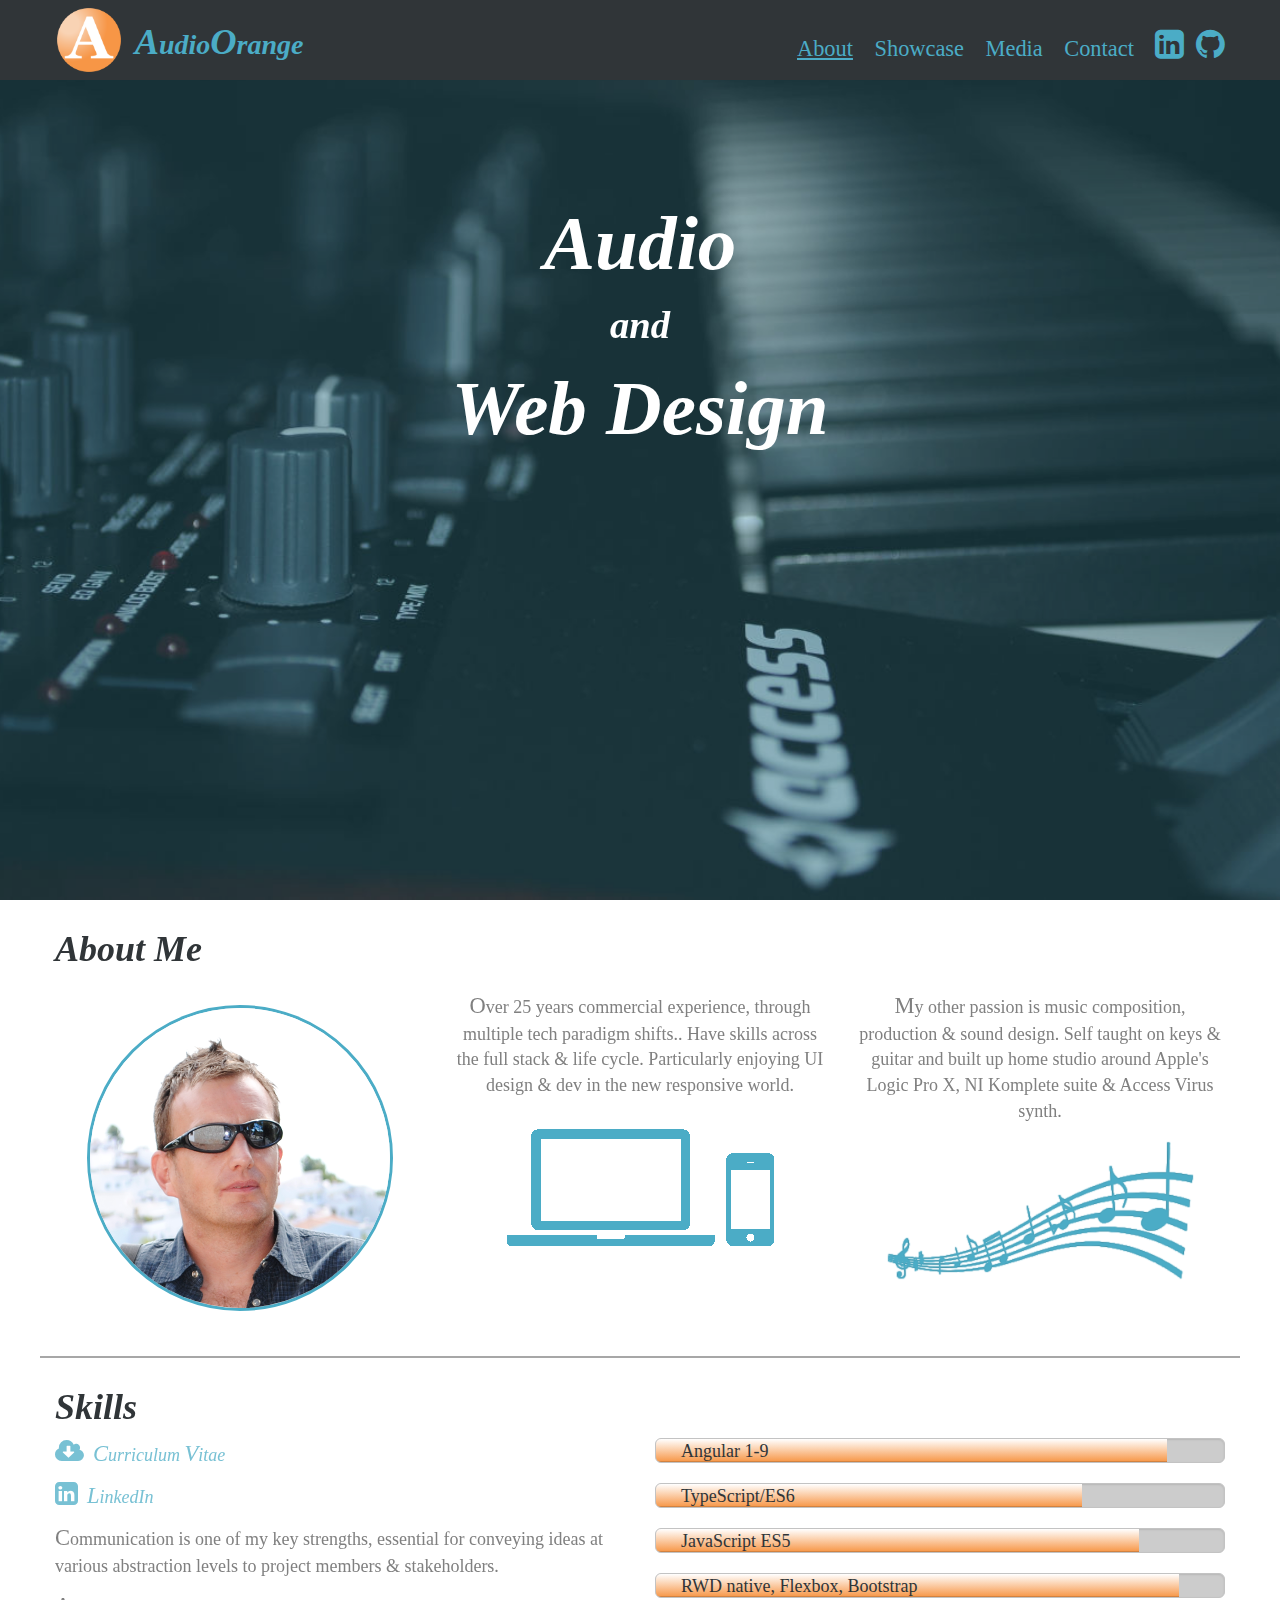
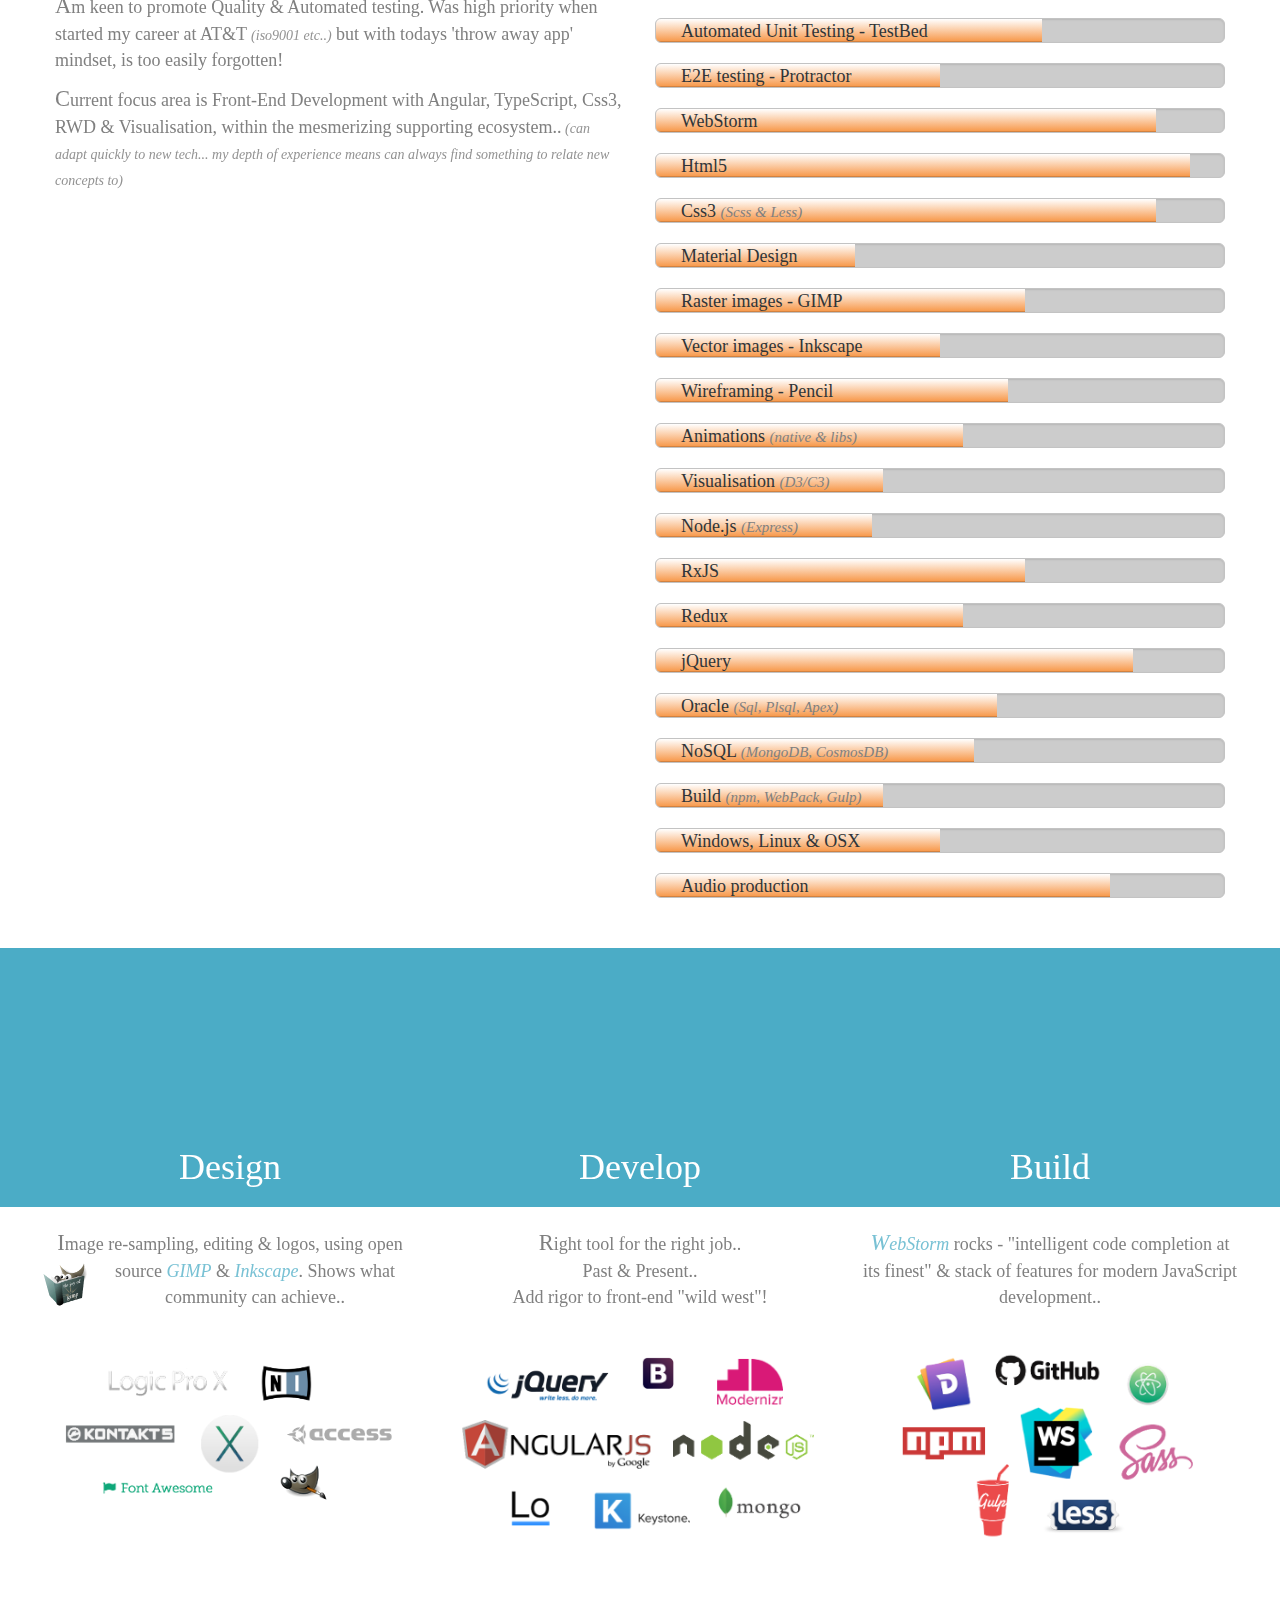
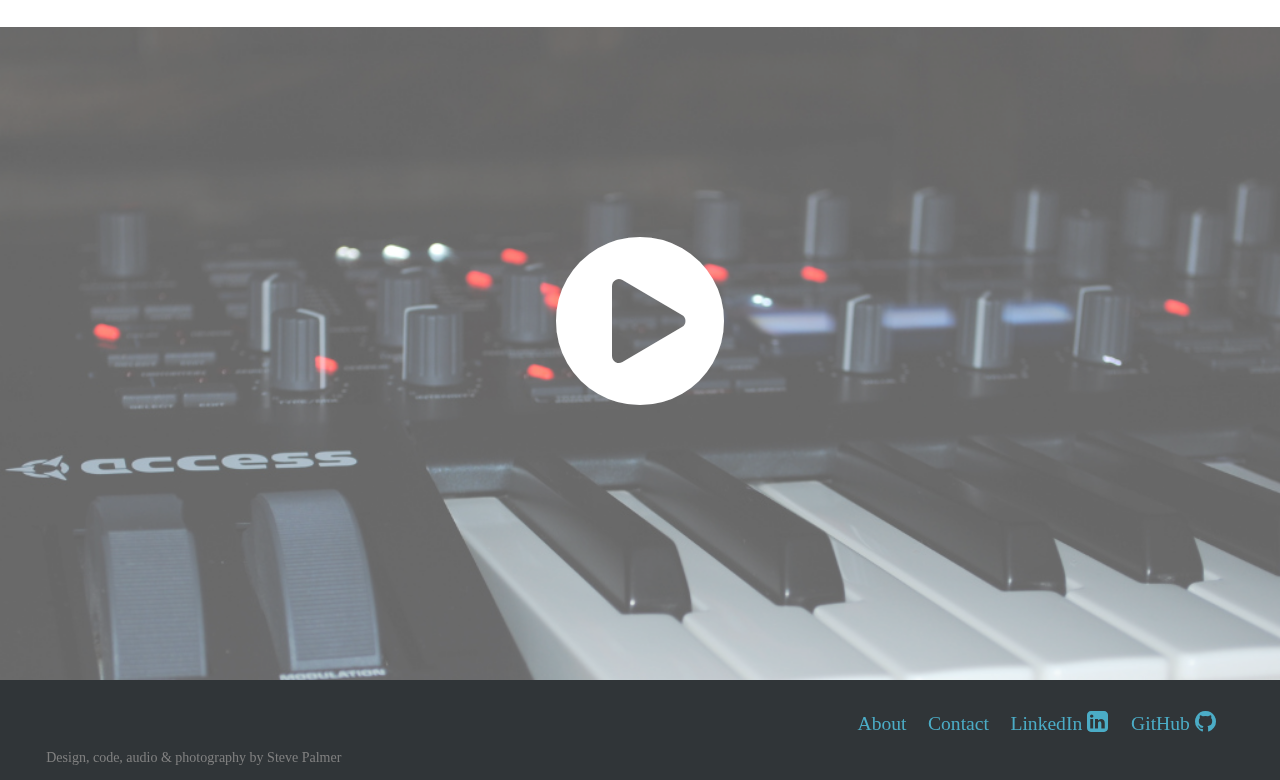
==== commit 2f9f143e: "Added CV download" ====
--- a/index.html
+++ b/index.html
@@ -186,6 +186,18 @@
           <div class="row" id="ao-skills-subcontainer">
             <div class="col-xs-12 col-sm-6 ao-col1 text-left" >
               <div id="pin2">
+                <p class="ao-linkedin">
+                  <a target="_blank" href="./assets/img/StevePalmer-CV-2020.3-websiteEdition.pdf">
+                    <span class="fa fa-cloud-download ao-font-large fa-1x" aria-hidden="true"></span>
+                    &nbsp;<span class="ao-font-overweight">C</span>urriculum <span class="ao-font-overweight">V</span>itae
+                  </a>
+                </p>
+                <p class="ao-linkedin">
+                  <a target="_blank" href="https://uk.linkedin.com/in/stevejohnpalmer">
+                    <span class="fa fa-linkedin-square ao-font-large fa-1x" aria-hidden="true"></span>
+                    &nbsp;<span class="ao-font-overweight">L</span>inkedIn
+                  </a>
+                </p>
                 <p><span class="ao-font-overweight">C</span>ommunication is one of my key strengths,
                   essential for conveying ideas at various abstraction levels to project members & stakeholders.
                 </p>
@@ -203,12 +215,7 @@
                     (can adapt quickly to new tech... my depth of experience means can always find something to relate
                     new concepts to)</i>
                 </p>
-                <p class="ao-linkedin">
-                  <a target="_blank" href="https://uk.linkedin.com/in/stevejohnpalmer">
-                    <span class="fa fa-linkedin-square ao-font-large fa-1x" aria-hidden="true"></span>
-                    &nbsp;LinkedIn for detailed skillset
-                  </a>
-                </p></div>
+              </div>
             </div>
 
             <div class="col-xs-12 col-sm-6 ao-col2">
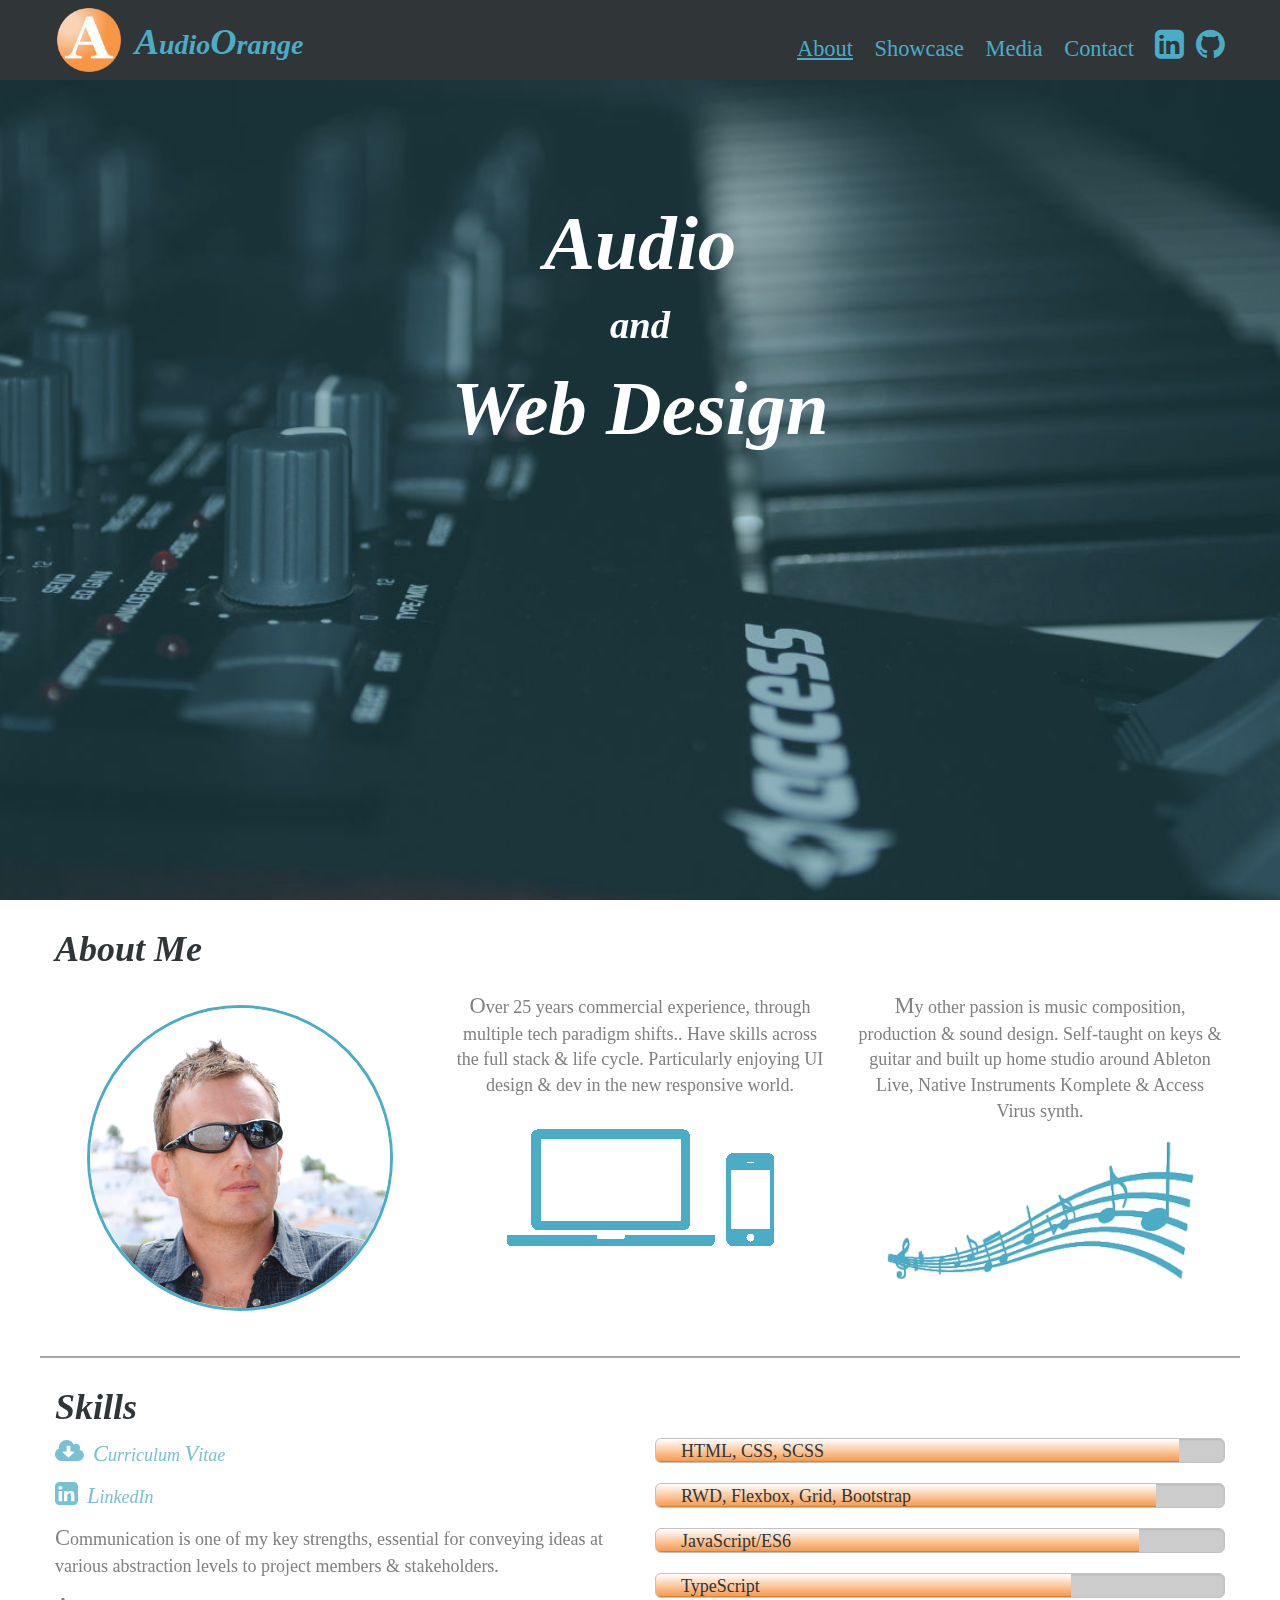
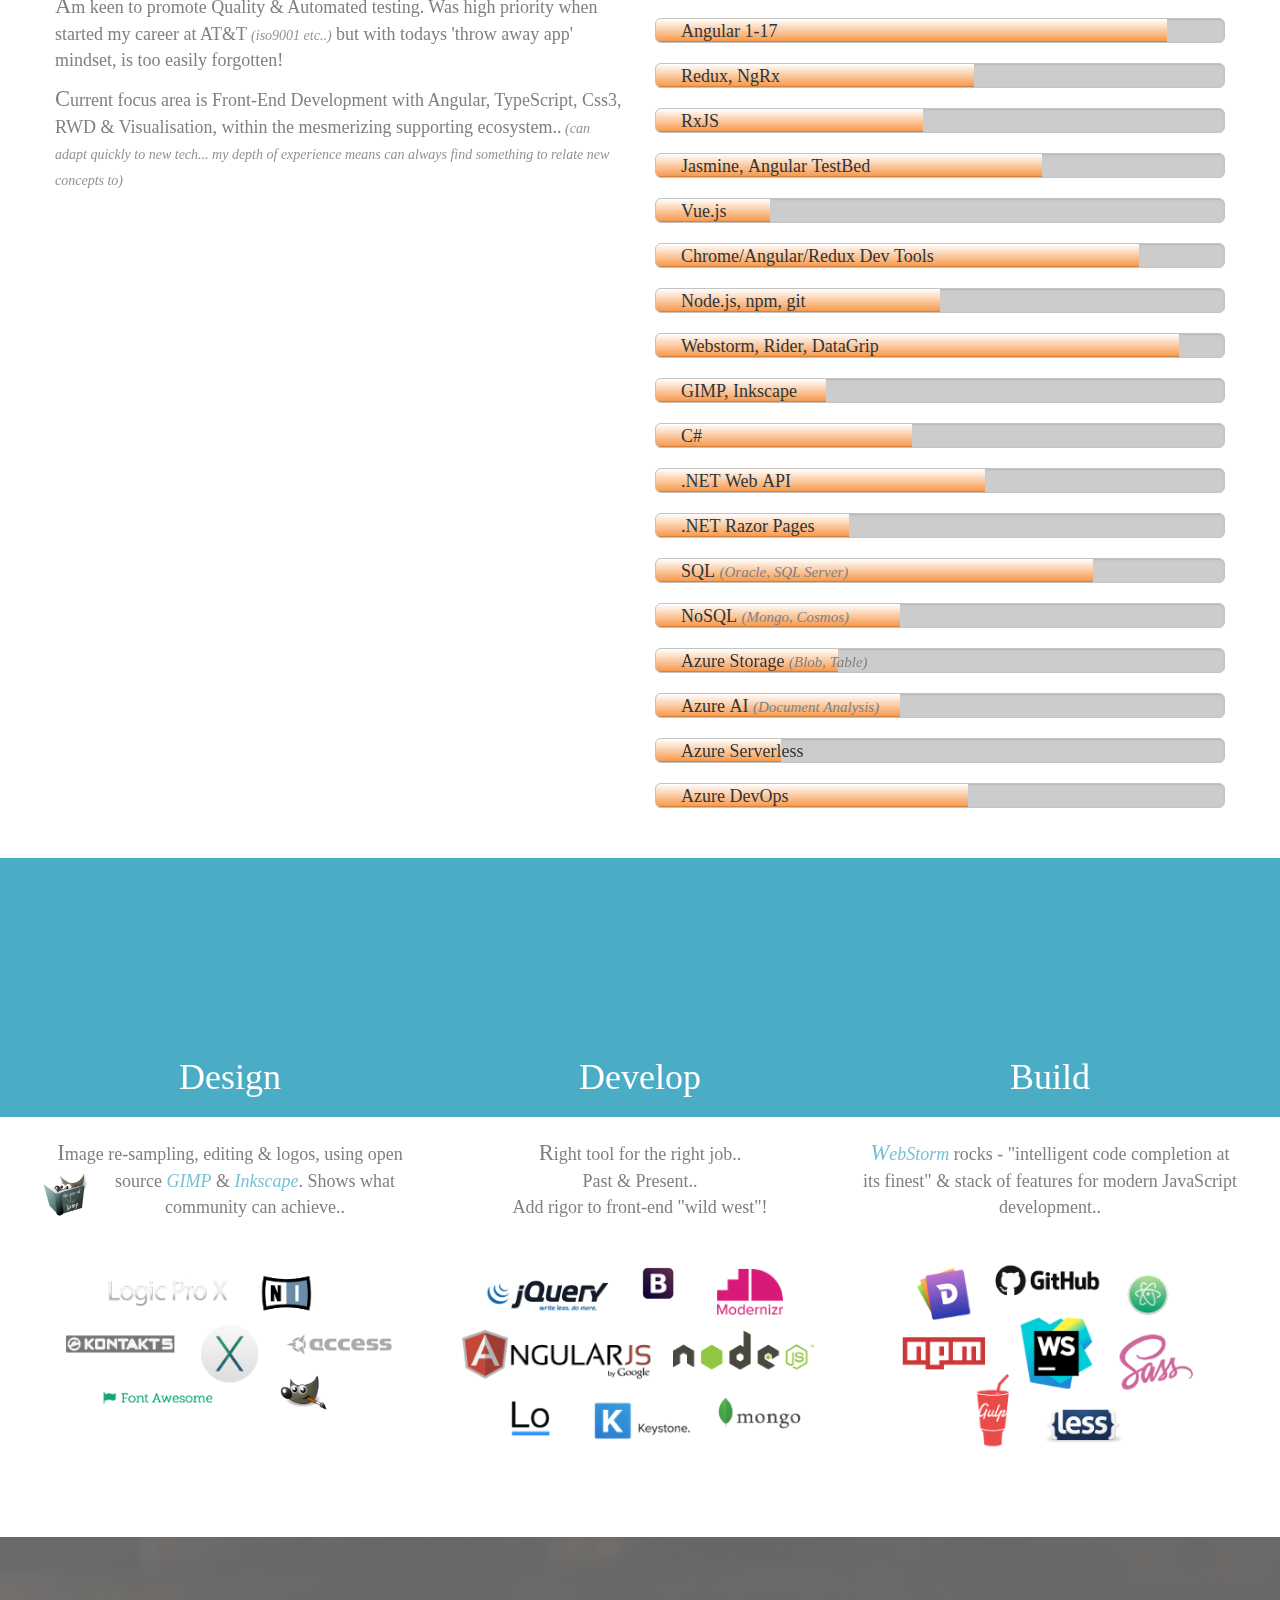
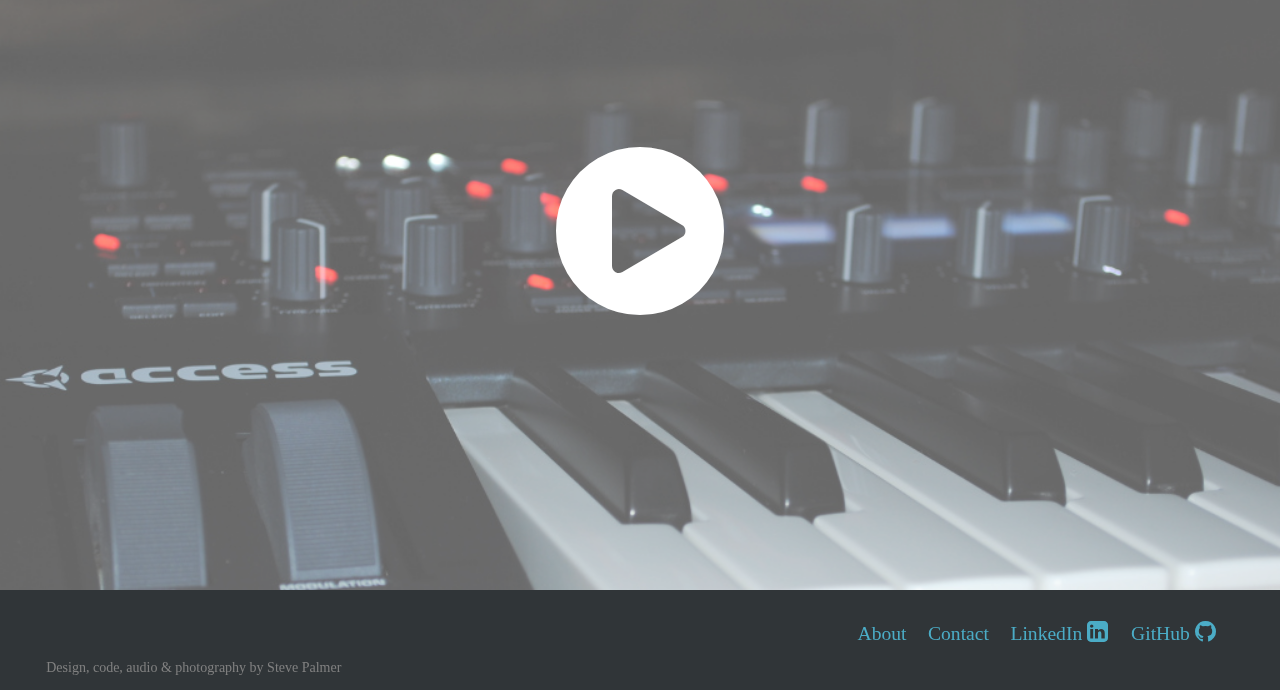
==== commit 9f46e222: "Skills update" ====
--- a/index.html
+++ b/index.html
@@ -3,8 +3,8 @@
 	<head>
 		<meta charset="utf-8">
 		<meta http-equiv="x-ua-compatible" content="ie=edge">
-		<title>AudioOrange</title>
-		<meta name="description" content="AudioOrange Website">
+		<title>Audio Orange</title>
+		<meta name="description" content="Audio Orange - AudioOrange Website for freelance web developer Steve Palmer - Angular, Web Design, Visualisation and Autonated Testing">
 		<meta name="viewport" content="width=device-width, initial-scale=1">
 
     <link rel="shortcut icon" type="image/x-icon" href="assets/img/favicon.ico" />
@@ -71,7 +71,7 @@
 
           <div class="col-xs-12">
             <a href="index.html">
-              <img class="logo" src="assets/img/ao-logo.png" alt=“AO”/>
+              <img class="logo" src="assets/img/ao-logo.png" alt="Audio Orange Steve Stephen Palmer"/>
             </a>
             <span class="logo-text"><span>A</span>udio<span>O</span>range</span>
             <nav>
@@ -79,7 +79,7 @@
                 <li class="active"><a href="index.html">About</a></li>
                 <li><a href="showcase.html">Showcase</a></li>
                 <li><a href="media.html">Media</a></li>
-                <li><a href="contact.html">Contact</a></li>
+                <li><a href="contact-steve-palmer.html">Contact</a></li>
                 <li><a target="_blank" href="https://uk.linkedin.com/in/stevejohnpalmer">
                   <span class="fa fa-linkedin-square ao-font-large fa-1x" aria-hidden="true"></span>
                 </a></li>
@@ -101,7 +101,7 @@
                     <li class="active"><a href="index.html">About</a></li>
                     <li><a href="showcase.html">Showcase</a></li>
                     <li><a href="media.html">Media</a></li>
-                    <li><a href="contact.html">Contact</a></li>
+                    <li><a href="contact-steve-palmer.html">Contact</a></li>
                   </ul>
                 </div>
               </div>
@@ -114,7 +114,7 @@
 
     <!-- main page background -->
     <div id="bg-splash-container" class="animated fadeIn">
-      <img src="assets/img/keys1-1200.png" id="bg-splash" alt="">
+      <img src="assets/img/keys1-1200.png" id="bg-splash" alt="Audio Orange">
     </div>
 
 
@@ -137,14 +137,14 @@
 
         <!-- section Title -->
         <div class="col-xs-12">
-          <h1>About Me</h1>
+          <h1>About Me</h1>           <h1 style="display:none;">Audio Orange Steve Stephen Palmer</h1>
 
           <!-- content panes -->
           <div class="row" id="ao-info-subcontainer">
 
             <div class="col-xs-12 col-sm-4 ao-col1">
               <div class="ao-portrait">
-                <img src="assets/img/Steve2.png" >
+                <img src="assets/img/Steve2.png" alt="Steve Palmer or Stephen Palmer" title="Steve Palmer">
               </div>
             </div>
 
@@ -153,16 +153,16 @@
                 Have skills across the full stack & life cycle.
                 Particularly enjoying UI design & dev in the new responsive world.</p>
               <div class="ao-pc-mobile">
-                <img id="pc-mobile-img" src="assets/img/pc-mobile-blue.png" >
+                <img id="pc-mobile-img" src="assets/img/pc-mobile-blue.png" alt="Steve Palmer or Stephen Palmer">
               </div>
 
             </div>
             <div class="col-xs-12 col-sm-4 ao-col3">
               <p class="text-center"><span class="ao-font-overweight">M</span>y other passion is music composition, production & sound design.
-                Self taught on keys & guitar and built up home studio around Apple's Logic Pro X, NI Komplete suite & Access Virus synth.
+                Self-taught on keys & guitar and built up home studio around Ableton Live, Native Instruments Komplete & Access Virus synth.
               </p>
               <div class="ao-notes">
-                <img id="notes-img" src="assets/img/music-blue-400.png" >
+                <img id="notes-img" src="assets/img/music-blue-400.png" alt="Steve Palmer or Stephen Palmer">
               </div>
 
             </div>
@@ -187,7 +187,7 @@
             <div class="col-xs-12 col-sm-6 ao-col1 text-left" >
               <div id="pin2">
                 <p class="ao-linkedin">
-                  <a target="_blank" href="./assets/img/StevePalmer-CV-2020.3-websiteEdition.pdf">
+                  <a target="_blank" href="./assets/img/StevePalmer-CV-2023 - FullStack - Public.pdf" title="Steve Palmer">
                     <span class="fa fa-cloud-download ao-font-large fa-1x" aria-hidden="true"></span>
                     &nbsp;<span class="ao-font-overweight">C</span>urriculum <span class="ao-font-overweight">V</span>itae
                   </a>
@@ -221,147 +221,135 @@
             <div class="col-xs-12 col-sm-6 ao-col2">
               <div class="scroll-scene1">
                 <div class="progress ao-progress-bar-container">
+                  <div class="progress-bar" role="progressbar"
+                       aria-valuenow="92" aria-valuemin="0" aria-valuemax="100" style="width:92%;">
+                    <p class="text-left">HTML,&nbsp;CSS,&nbsp;SCSS</p>
+                  </div>
+                </div>
+                <div class="progress ao-progress-bar-container">
+                  <div class="progress-bar" role="progressbar"
+                       aria-valuenow="88" aria-valuemin="0" aria-valuemax="100" style="width: 88%;">
+                    <p class="text-left">RWD,&nbsp;Flexbox,&nbsp;Grid,&nbsp;Bootstrap</p>
+                  </div>
+                </div>
+                <div class="progress ao-progress-bar-container">
+                  <div class="progress-bar" role="progressbar"
+                       aria-valuenow="85" aria-valuemin="0" aria-valuemax="100" style="width:85%;">
+                    <p class="text-left">JavaScript/ES6</p>
+                  </div>
+                </div>
+                <div class="progress ao-progress-bar-container">
+                  <div class="progress-bar" role="progressbar"
+                       aria-valuenow="73" aria-valuemin="0" aria-valuemax="100" style="width: 73%;">
+                    <p class="text-left">TypeScript</p>
+                  </div>
+                </div>
+                <div class="progress ao-progress-bar-container">
                   <div class="progress-bar ao-progress-bar-custom" role="progressbar"
                        aria-valuenow="90" aria-valuemin="0" aria-valuemax="100" style="width: 90%;">
-                    <p class="text-left">Angular 1-9</p>
-                  </div>
-                </div>
-                <div class="progress ao-progress-bar-container">
-                  <div class="progress-bar" role="progressbar"
-                       aria-valuenow="75" aria-valuemin="0" aria-valuemax="100" style="width: 75%;">
-                    <p class="text-left">TypeScript/ES6</p>
-                  </div>
-                </div>
-                <div class="progress ao-progress-bar-container">
-                  <div class="progress-bar" role="progressbar"
-                       aria-valuenow="85" aria-valuemin="0" aria-valuemax="100" style="width:85%;">
-                    <p class="text-left">JavaScript ES5</p>
-                  </div>
-                </div>
-                <div class="progress ao-progress-bar-container">
-                  <div class="progress-bar" role="progressbar"
-                       aria-valuenow="90" aria-valuemin="0" aria-valuemax="100" style="width: 92%;">
-                    <p class="text-left">RWD native, Flexbox, Bootstrap</p>
-                  </div>
-                </div>
-                <div class="progress ao-progress-bar-container">
-                  <div class="progress-bar ao-progress-bar-custom" role="progressbar"
-                       aria-valuenow="75" aria-valuemin="0" aria-valuemax="100" style="width: 68%;">
-                    <p class="text-left">Automated Unit Testing - TestBed</p>
+                    <p class="text-left">Angular&nbsp;1-17</p>
+                  </div>
+                </div>
+                <div class="progress ao-progress-bar-container">
+                  <div class="progress-bar ao-progress-bar-custom" role="progressbar"
+                       aria-valuenow="56" aria-valuemin="0" aria-valuemax="100" style="width: 56%;">
+                    <p class="text-left">Redux,&nbsp;NgRx</p>
+                  </div>
+                </div>
+                <div class="progress ao-progress-bar-container">
+                  <div class="progress-bar ao-progress-bar-custom" role="progressbar"
+                       aria-valuenow="47" aria-valuemin="0" aria-valuemax="100" style="width: 47%;">
+                    <p class="text-left">RxJS</p>
+                  </div>
+                </div>
+                <div class="progress ao-progress-bar-container">
+                  <div class="progress-bar ao-progress-bar-custom" role="progressbar"
+                       aria-valuenow="68" aria-valuemin="0" aria-valuemax="100" style="width: 68%;">
+                    <p class="text-left">Jasmine,&nbsp;Angular&nbsp;TestBed</p>
+                  </div>
+                </div>
+                <div class="progress ao-progress-bar-container">
+                  <div class="progress-bar ao-progress-bar-custom" role="progressbar"
+                       aria-valuenow="20" aria-valuemin="0" aria-valuemax="100" style="width: 20%;">
+                    <p class="text-left">Vue.js</p>
+                  </div>
+                </div>
+                <div class="progress ao-progress-bar-container">
+                  <div class="progress-bar ao-progress-bar-custom" role="progressbar"
+                       aria-valuenow="85" aria-valuemin="0" aria-valuemax="100" style="width: 85%;">
+                    <p class="text-left">Chrome/Angular/Redux&nbsp;Dev&nbsp;Tools</p>
                   </div>
                 </div>
                 <div class="progress ao-progress-bar-container">
                   <div class="progress-bar ao-progress-bar-custom" role="progressbar"
                        aria-valuenow="50" aria-valuemin="0" aria-valuemax="100" style="width: 50%;">
-                    <p class="text-left">E2E testing - Protractor</p>
-                  </div>
-                </div>
-                <div class="progress ao-progress-bar-container">
-                  <div class="progress-bar" role="progressbar"
-                       aria-valuenow="90" aria-valuemin="0" aria-valuemax="100" style="width: 88%;">
-                    <p class="text-left">WebStorm</p>
-                  </div>
-                </div>
-                <div class="progress ao-progress-bar-container">
-                  <div class="progress-bar" role="progressbar"
-                       aria-valuenow="94" aria-valuemin="0" aria-valuemax="100" style="width:94%;">
-                    <p class="text-left">Html5</p>
-                  </div>
-                </div>
-                <div class="progress ao-progress-bar-container">
-                  <div class="progress-bar" role="progressbar"
-                       aria-valuenow="88" aria-valuemin="0" aria-valuemax="100" style="width:88%;">
-                    <p class="text-left">Css3 <i>(Scss & Less)</i></p>
-                  </div>
-                </div>
-                <div class="progress ao-progress-bar-container">
-                  <div class="progress-bar ao-progress-bar-custom" role="progressbar"
-                       aria-valuenow="35" aria-valuemin="0" aria-valuemax="100" style="width: 35%;">
-                    <p class="text-left">Material Design</p>
-                  </div>
-                </div>
-                <div class="progress ao-progress-bar-container">
-                  <div class="progress-bar ao-progress-bar-custom" role="progressbar"
-                       aria-valuenow="65" aria-valuemin="0" aria-valuemax="100" style="width: 65%;">
-                    <p class="text-left">Raster images - GIMP</p>
-                  </div>
-                </div>
-                <div class="progress ao-progress-bar-container">
-                  <div class="progress-bar ao-progress-bar-custom" role="progressbar"
-                       aria-valuenow="50" aria-valuemin="0" aria-valuemax="100" style="width: 50%;">
-                    <p class="text-left">Vector images - Inkscape</p>
-                  </div>
-                </div>
-                <div class="progress ao-progress-bar-container">
-                  <div class="progress-bar ao-progress-bar-custom" role="progressbar"
-                       aria-valuenow="65" aria-valuemin="0" aria-valuemax="100" style="width: 62%;">
-                    <p class="text-left">Wireframing - Pencil</p>
-                  </div>
-                </div>
-                <div class="progress ao-progress-bar-container">
-                  <div class="progress-bar" role="progressbar"
-                       aria-valuenow="60" aria-valuemin="0" aria-valuemax="100" style="width: 54%;">
-                    <p class="text-left">Animations <i>(native & libs)</i></p>
-                  </div>
-                </div>
-                <div class="progress ao-progress-bar-container">
-                  <div class="progress-bar ao-progress-bar-custom" role="progressbar"
-                       aria-valuenow="50" aria-valuemin="0" aria-valuemax="100" style="width: 40%;">
-                    <p class="text-left">Visualisation <i>(D3/C3)</i></p>
-                  </div>
-                </div>
-                <div class="progress ao-progress-bar-container">
-                  <div class="progress-bar ao-progress-bar-custom" role="progressbar"
-                       aria-valuenow="48" aria-valuemin="0" aria-valuemax="100" style="width: 38%;">
-                    <p class="text-left">Node.js <i>(Express)</i></p>
-                  </div>
-                </div>
-                <div class="progress ao-progress-bar-container">
-                  <div class="progress-bar" role="progressbar"
-                       aria-valuenow="55" aria-valuemin="0" aria-valuemax="100" style="width: 65%;">
-                    <p class="text-left">RxJS</p>
-                  </div>
-                </div>
-                <div class="progress ao-progress-bar-container">
-                  <div class="progress-bar ao-progress-bar-custom" role="progressbar"
-                       aria-valuenow="50" aria-valuemin="0" aria-valuemax="100" style="width: 54%;">
-                    <p class="text-left">Redux</p>
-                  </div>
-                </div>
-                <div class="progress ao-progress-bar-container">
-                  <div class="progress-bar ao-progress-bar-custom" role="progressbar"
-                       aria-valuenow="80" aria-valuemin="0" aria-valuemax="100" style="width: 84%;">
-                    <p class="text-left">jQuery</p>
-                  </div>
-                </div>
-                <div class="progress ao-progress-bar-container">
-                  <div class="progress-bar ao-progress-bar-custom" role="progressbar"
-                       aria-valuenow="60" aria-valuemin="0" aria-valuemax="100" style="width: 60%;">
-                    <p class="text-left">Oracle <i>(Sql, Plsql, Apex)</i></p>
-                  </div>
-                </div>
-                <div class="progress ao-progress-bar-container">
-                  <div class="progress-bar ao-progress-bar-custom" role="progressbar"
-                       aria-valuenow="70" aria-valuemin="0" aria-valuemax="100" style="width: 56%;">
-                    <p class="text-left">NoSQL <i>(MongoDB, CosmosDB)</i></p>
-                  </div>
-                </div>
-                <div class="progress ao-progress-bar-container">
-                  <div class="progress-bar" role="progressbar"
-                       aria-valuenow="75" aria-valuemin="0" aria-valuemax="100" style="width: 40%;">
-                    <p class="text-left">Build <i>(npm, WebPack, Gulp)</i></p>
-                  </div>
-                </div>
-                <div class="progress ao-progress-bar-container">
-                  <div class="progress-bar" role="progressbar"
-                       aria-valuenow="50" aria-valuemin="0" aria-valuemax="100" style="width: 50%;">
-                    <p class="text-left">Windows, Linux & OSX </p>
-                  </div>
-                </div>
-                <div class="progress ao-progress-bar-container">
-                  <div class="progress-bar ao-progress-bar-custom" role="progressbar"
-                       aria-valuenow="80" aria-valuemin="0" aria-valuemax="100" style="width: 80%;">
-                    <p class="text-left">Audio production</p>
+                    <p class="text-left">Node.js,&nbsp;npm,&nbsp;git</p>
+                  </div>
+                </div>
+                <div class="progress ao-progress-bar-container">
+                  <div class="progress-bar" role="progressbar"
+                       aria-valuenow="92" aria-valuemin="0" aria-valuemax="100" style="width: 92%;">
+                    <p class="text-left">Webstorm,&nbsp;Rider,&nbsp;DataGrip</p>
+                  </div>
+                </div>
+                <div class="progress ao-progress-bar-container">
+                  <div class="progress-bar ao-progress-bar-custom" role="progressbar"
+                       aria-valuenow="30" aria-valuemin="0" aria-valuemax="100" style="width: 30%;">
+                    <p class="text-left">GIMP,&nbsp;Inkscape</p>
+                  </div>
+                </div>
+                <div class="progress ao-progress-bar-container">
+                  <div class="progress-bar ao-progress-bar-custom" role="progressbar"
+                       aria-valuenow="45" aria-valuemin="0" aria-valuemax="100" style="width: 45%;">
+                    <p class="text-left">C#</p>
+                  </div>
+                </div>
+                <div class="progress ao-progress-bar-container">
+                  <div class="progress-bar" role="progressbar"
+                       aria-valuenow="58" aria-valuemin="0" aria-valuemax="100" style="width: 58%;">
+                    <p class="text-left">.NET&nbsp;Web&nbsp;API</p>
+                  </div>
+                </div>
+                <div class="progress ao-progress-bar-container">
+                  <div class="progress-bar" role="progressbar"
+                       aria-valuenow="34" aria-valuemin="0" aria-valuemax="100" style="width: 34%;">
+                    <p class="text-left">.NET&nbsp;Razor&nbsp;Pages</p>
+                  </div>
+                </div>
+                <div class="progress ao-progress-bar-container">
+                  <div class="progress-bar ao-progress-bar-custom" role="progressbar"
+                       aria-valuenow="77" aria-valuemin="0" aria-valuemax="100" style="width: 77%;">
+                    <p class="text-left">SQL&nbsp;<i>(Oracle,&nbsp;SQL&nbsp;Server)</i></p>
+                  </div>
+                </div>
+                <div class="progress ao-progress-bar-container">
+                  <div class="progress-bar ao-progress-bar-custom" role="progressbar"
+                       aria-valuenow="43" aria-valuemin="0" aria-valuemax="100" style="width: 43%;">
+                    <p class="text-left">NoSQL&nbsp;<i>(Mongo,&nbsp;Cosmos)</i></p>
+                  </div>
+                </div>
+                <div class="progress ao-progress-bar-container">
+                  <div class="progress-bar ao-progress-bar-custom" role="progressbar"
+                       aria-valuenow="32" aria-valuemin="0" aria-valuemax="100" style="width: 32%;">
+                    <p class="text-left">Azure&nbsp;Storage&nbsp;<i>(Blob,&nbsp;Table)</i></p>
+                  </div>
+                </div>
+                <div class="progress ao-progress-bar-container">
+                  <div class="progress-bar ao-progress-bar-custom" role="progressbar"
+                       aria-valuenow="43" aria-valuemin="0" aria-valuemax="100" style="width: 43%;">
+                    <p class="text-left">Azure&nbsp;AI&nbsp;<i>(Document&nbsp;Analysis)</i></p>
+                  </div>
+                </div>
+                <div class="progress ao-progress-bar-container">
+                  <div class="progress-bar ao-progress-bar-custom" role="progressbar"
+                       aria-valuenow="22" aria-valuemin="0" aria-valuemax="100" style="width: 22%;">
+                    <p class="text-left">Azure&nbsp;Serverless</p>
+                  </div>
+                </div>
+                <div class="progress ao-progress-bar-container">
+                  <div class="progress-bar ao-progress-bar-custom" role="progressbar"
+                       aria-valuenow="55" aria-valuemin="0" aria-valuemax="100" style="width: 55%;">
+                    <p class="text-left">Azure&nbsp;DevOps</p>
                   </div>
                 </div>
               </div>
@@ -393,12 +381,12 @@
               <span class="ao-link"><a target="_blank" href="https://www.gimp.org/">GIMP</a></span> &
               <span class="ao-link"><a target="_blank" href="https://inkscape.org/en/">Inkscape</a></span>.
               <a target="_blank" href="https://www.gimp.org/">
-                <img class="img-wilber" src="assets/img/wilber-gimps_mascot-100.png" alt=“AO”>
+                <img class="img-wilber" src="assets/img/wilber-gimps_mascot-100.png" alt="Audio Orange GIMP">
               </a>
               Shows what community can achieve..
             </p>
             <div class="ao-design-img">
-              <img id="design-img" src="assets/img/Design.png" >
+              <img id="design-img" src="assets/img/Design.png" alt="Audio Orange Inkscape">
             </div>
           </div>
           <div class="col-xs-12 col-sm-4 ao-col2">
@@ -406,7 +394,7 @@
               <br/>Past & Present.. <br/> Add rigor to front-end "wild west"!
             </p>
             <div class="ao-develop-img">
-              <img id="develop-img" src="assets/img/Develop.png" >
+              <img id="develop-img" src="assets/img/Develop.png" alt="Audio Orange Steve Palmer">
             </div>
           </div>
           <div class="col-xs-12 col-sm-4 ao-col3">
@@ -417,7 +405,7 @@
               stack of features for modern JavaScript development..
             </p>
             <div class="ao-build-img">
-              <img id="build-img" src="assets/img/Build.png" >
+              <img id="build-img" src="assets/img/Build.png" alt="Audio Orange Web Development">
             </div>
           </div>
         </div>
@@ -428,7 +416,7 @@
     <!--iii -->
     <section id="iii" class="row ao-iii">
       <div class="ao-iii-container">
-        <img src="assets/img/keys3c-1200.jpg">
+        <img src="assets/img/keys3c-1200.jpg" alt="Steve Palmer or Stephen Palmer">
         <div class="ao-iii-text-wrapper b text-center" >
           <span id="iii-text-1" class="hide-end1 ao-iii-text">Imagine.</span>
           <span id="iii-text-2" class="hide-end1 ao-iii-text">Innovate..</span>
@@ -454,7 +442,7 @@
             <div class="clearfix">
               <ul class="ao-footer-ul">
                 <li class="active"><a href="index.html">About</a></li>
-                <li><a href="contact.html">Contact</a></li>
+                <li><a href="contact-steve-palmer.html">Contact</a></li>
                 <li><a target="_blank" href="https://uk.linkedin.com/in/stevejohnpalmer">
                   LinkedIn <span class="fa fa-linkedin-square ao-font-overweight fa-1x" aria-hidden="true"></span>
                 </a></li>
@@ -479,7 +467,6 @@
     </audio>
   </div>
 
-
   <script src="assets/js/ao.js"></script>
   <script src="assets/js/vendor/ScrollMagic.min.js"></script>
   <script src="assets/js/vendor/debug.addIndicators.min.js"></script>
@@ -487,27 +474,4 @@
   <script src="assets/js/about.js"></script>
 
 </body>
-</html>
-
-<!-- template -->
-<!--&lt;!&ndash; Info &ndash;&gt;-->
-<!--<section class="row ao-info">-->
-  <!--<div class="ao-info-container ao-center-page">-->
-    <!--&lt;!&ndash; section Title &ndash;&gt;-->
-    <!--<div class="col-xs-12">-->
-      <!--<h1>Template</h1>-->
-      <!--&lt;!&ndash; content panes &ndash;&gt;-->
-      <!--<div class="row">-->
-        <!--<div class="col-xs-12 col-sm-4 ao-row">-->
-          <!--<p>Left pane ... </p>-->
-        <!--</div>-->
-        <!--<div class="col-xs-12 col-sm-4 ao-row">-->
-          <!--<p>Middle pane ... </p>-->
-        <!--</div>-->
-        <!--<div class="col-xs-12 col-sm-4 ao-row">-->
-          <!--<p>Right pane ...</p>-->
-        <!--</div>-->
-      <!--</div>-->
-    <!--</div>-->
-  <!--</div>-->
-<!--</section>-->
+</html>--- a/assets/css/ao.css
+++ b/assets/css/ao.css
@@ -1168,6 +1168,10 @@
 
 /* custom RWD */
 @media screen and (max-width: 767px) {
+  .ao-contacts {
+    left: 10%;
+  }
+
   .ao-contacts p {
     font-size: 1.5em;
   }
@@ -1177,8 +1181,25 @@
   }
 }
 @media screen and (max-width: 550px) {
+  .ao-contacts {
+    left: 5%;
+  }
+
   .ao-contacts p {
     font-size: 1.2em;
+  }
+
+  .ao-contacts span {
+    font-size: 0.8em;
+  }
+}
+@media screen and (max-width: 360px) {
+  .ao-contacts {
+    left: none;
+  }
+
+  .ao-contacts p {
+    font-size: 1em;
   }
 
   .ao-contacts span {
